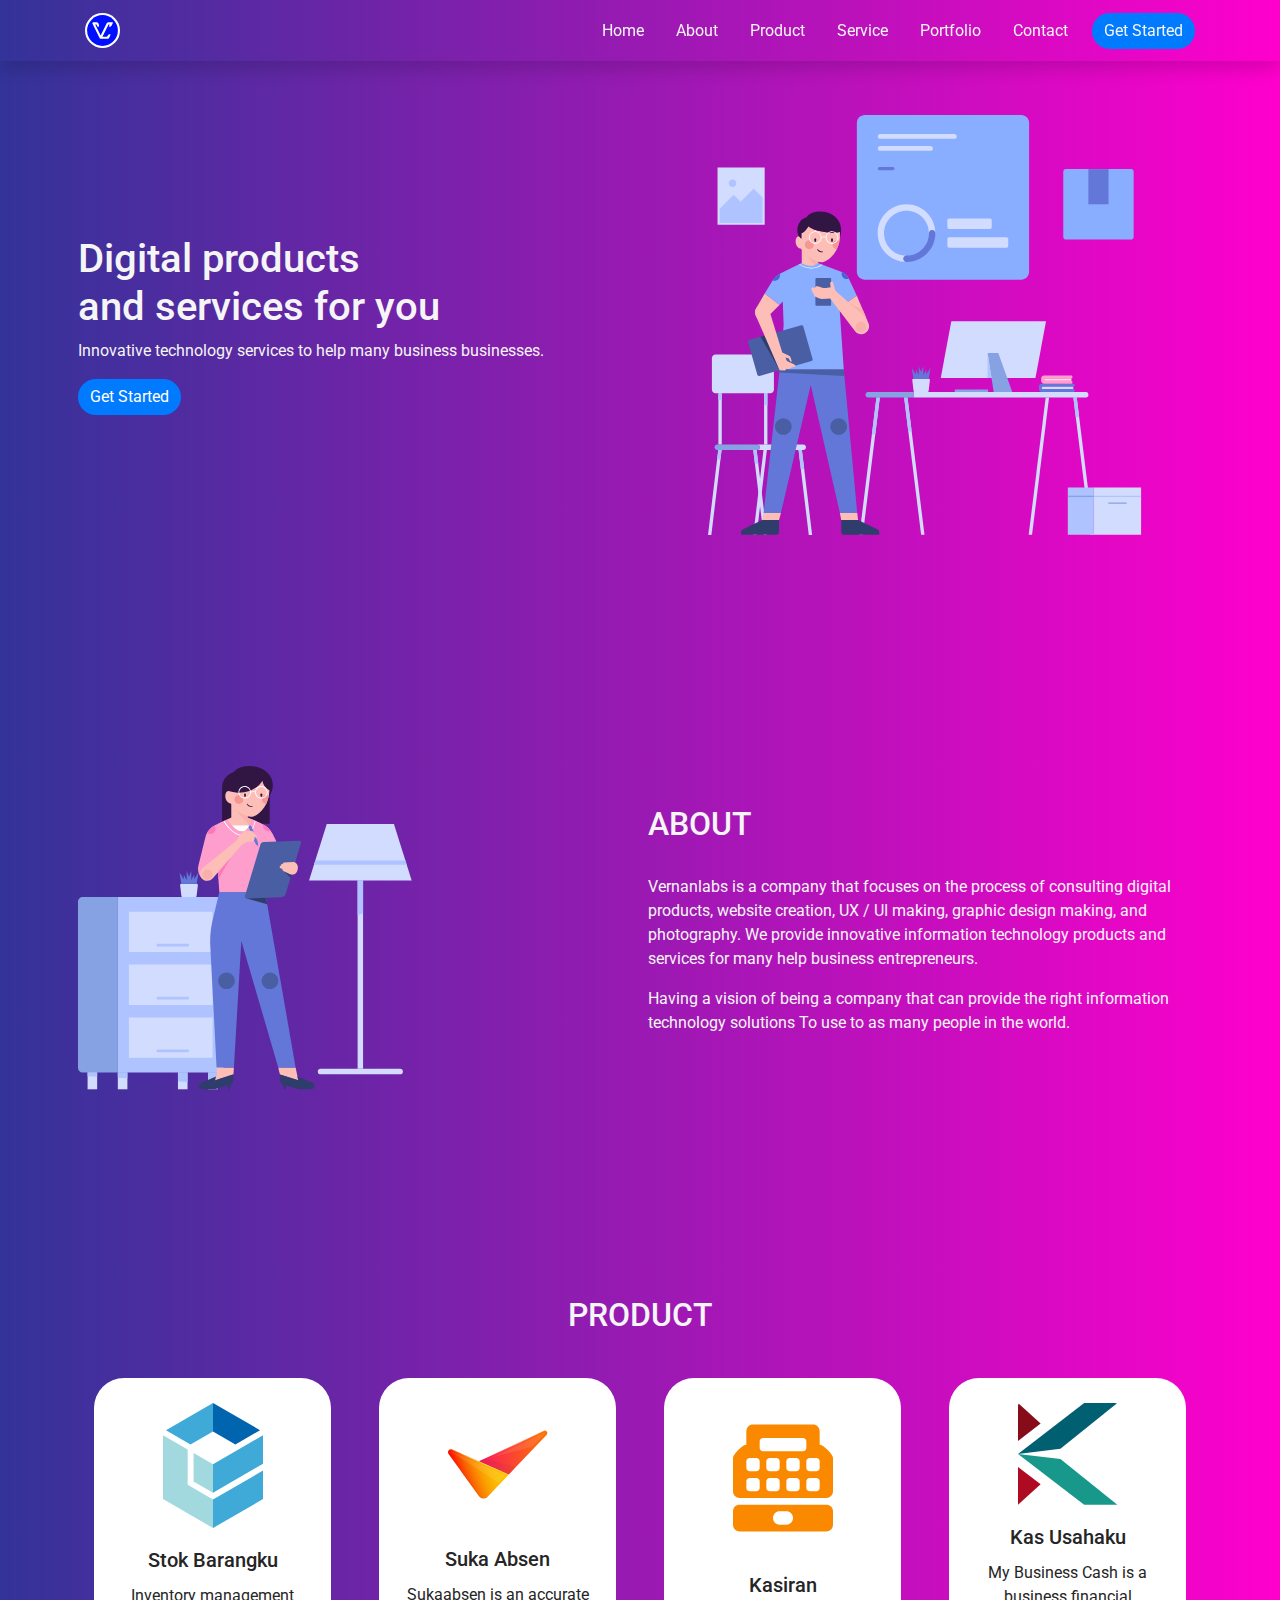
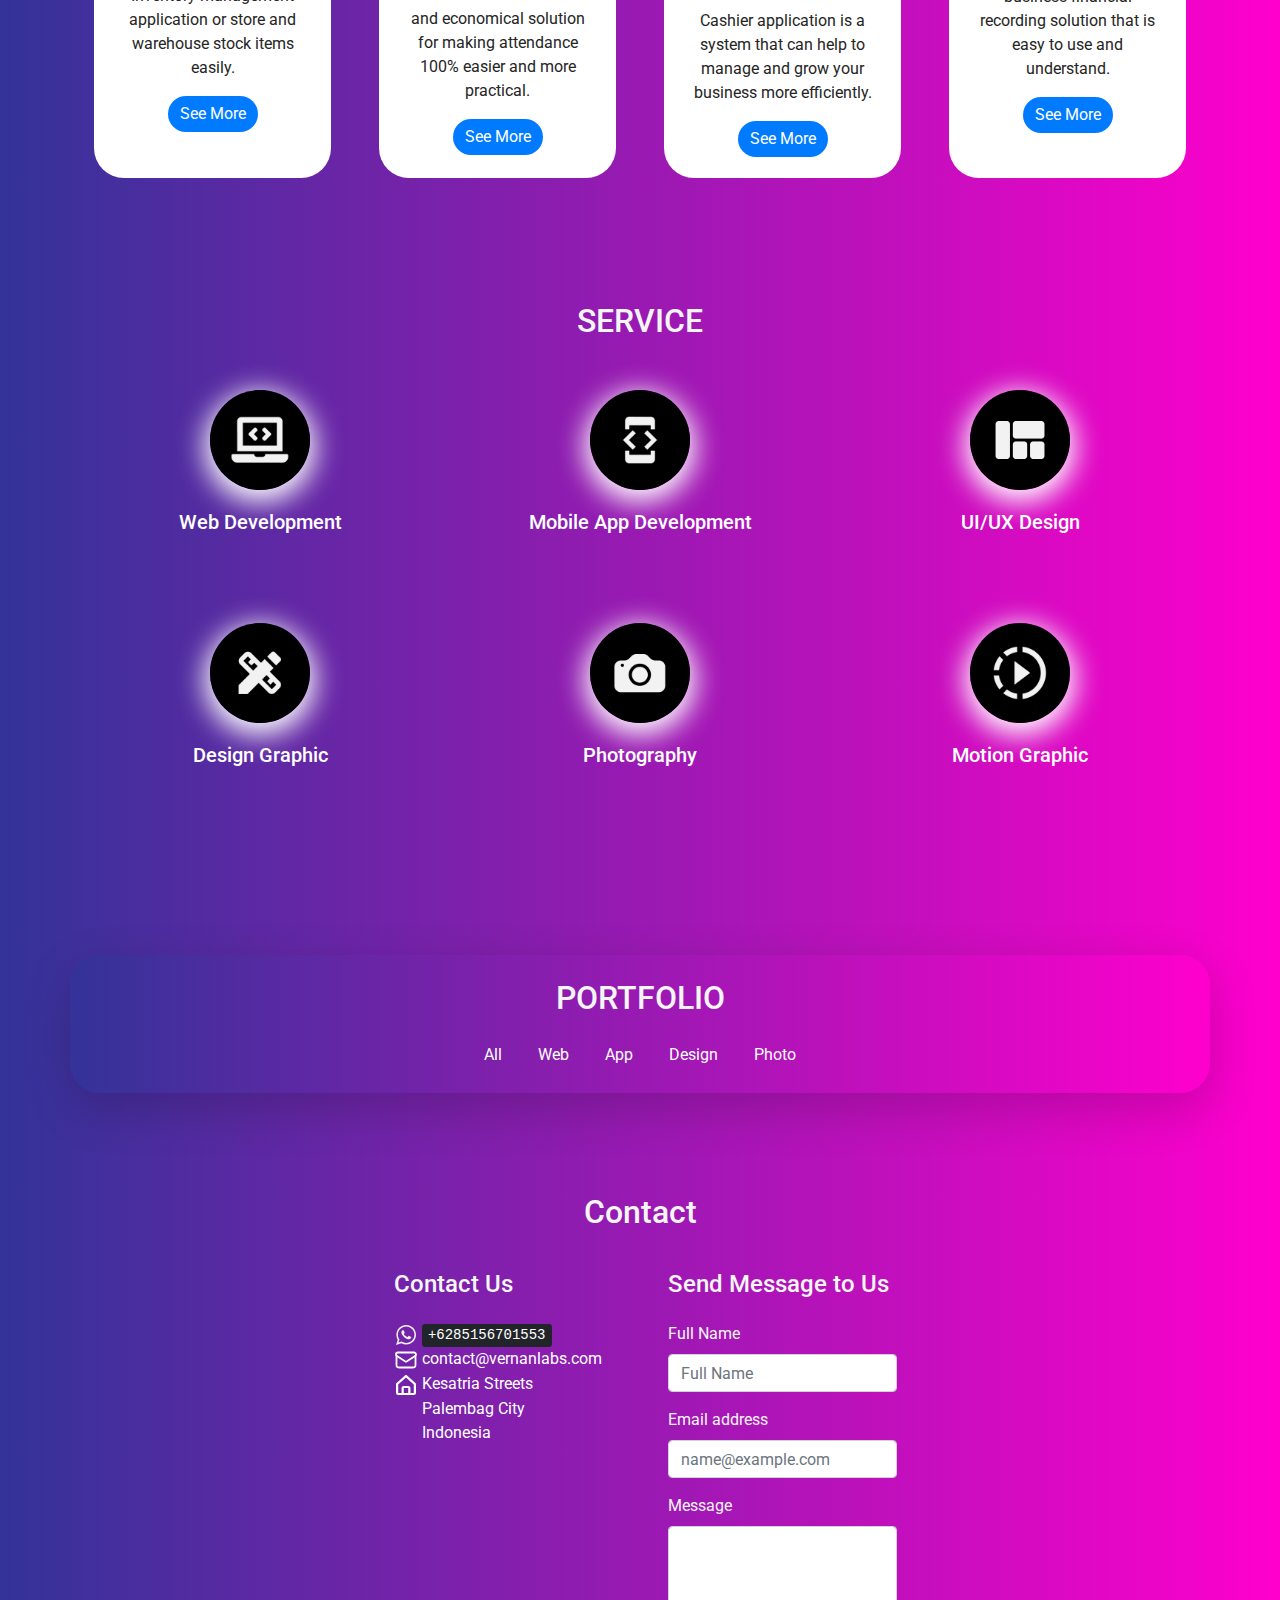
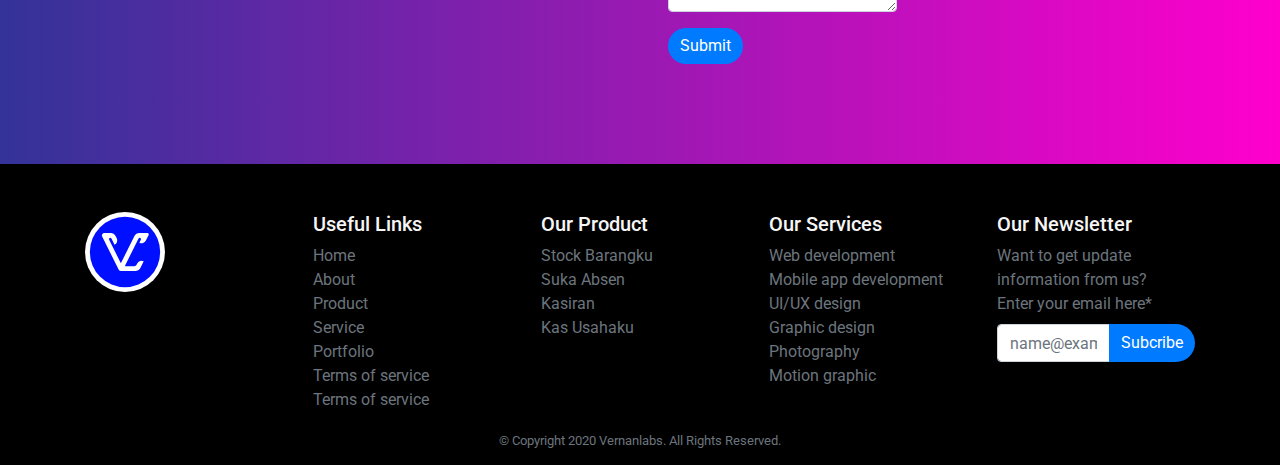
==== index.html @ 012f6603 "ef" ====
<!DOCTYPE html>
<html lang="en">

<head>
    <meta charset="UTF-8">
    <meta name="viewport" content="width=device-width, initial-scale=1.0">
    <title>Vernanlabs</title>

    <!-- link -->
    <link rel="shortcut icon" href="img/logos.svg" type="image/x-icon">
    <link
        href="https://fonts.googleapis.com/css?family=Montserrat:300,400,400i,600,700|Poppins:300,400,400i,600,700|Roboto:300,400,400i,700|Ubuntu:300,400,400i,700&display=swap"
        rel="stylesheet">
    <link rel="stylesheet" href="vendor/bootstarp/css/bootstrap.min.css">
    <link rel="stylesheet" href="css/style.css">
    <link rel="stylesheet" href="vendor/animate.css">
</head>

<body>

    <nav class="navbar shadow fixed-top navbar-expand-lg animate__animated animate__zoomInUp">
        <div class="container">
            <a class="navbar-brand" href="#">
                <img src="img/logos.svg" style="width: 35px;" alt="">
            </a>
            <button class="navbar-toggler navbar-dark" style="border-color: white" type=" button" data-toggle="collapse"
                data-target="#navbarSupportedContent" aria-controls="navbarSupportedContent" aria-expanded="false"
                aria-label="Toggle navigation">
                <span class="navbar-toggler-icon" s></span>
            </button>

            <div class="collapse navbar-collapse" id="navbarSupportedContent">
                <ul class="navbar-nav ml-auto">
                    <li class="nav-item mx-2 active">
                        <a class="nav-link" href="#">Home <span class="sr-only">awfwf</span></a>
                    </li>
                    <li class="nav-item mx-2">
                        <a class="nav-link" href="#halabout">About</a>
                    </li>
                    <li class="nav-item mx-2">
                        <a class="nav-link" href="#halproduct">Product</a>
                    </li>
                    <li class="nav-item mx-2">
                        <a class="nav-link" href="#hallayanan">Service</a>
                    </li>
                    <li class="nav-item mx-2">
                        <a class="nav-link" href="#halfolio">Portfolio</a>
                    </li>
                    <li class="nav-item mx-2 mr-3">
                        <a class="nav-link" href="#halkontak">Contact</a>
                    </li>
                    <form class="form-inline my-2 my-lg-0">
                        <a href="#halabout" class="btn btn-primary my-2 my-sm-0 getstar" style="border: 0px;"
                            type="submit">Get Started</a>
                    </form>

            </div>
        </div>
    </nav>


    <section class="halhomee">
        <div class="container">
            <div class="row d-flex align-items-center" style="height: 650px;">
                <div class="col-sm p-2">
                    <div
                        class="konten mx-auto d-block animate__animated animate__zoomIn animate__slow animate__delay-1s">
                        <h1>Digital products <br> and services for you</h1>
                        <p>Innovative technology services to help
                            many business businesses.</p>
                        <a href="#halabout" class="btn btn-primary my-2 my-sm-0 getstar" style="border: 0px;"
                            type="submit">Get Started</a>
                    </div>
                </div>
                <div class="col-sm p-2">
                    <div class="hom animate__animated animate__fadeInUp animate__delay-1s">
                        <img src="img/home1.svg"
                            class="mx-auto d-block img-fluid homeimg animate__animated animate__pulse animate__delay-3s animate__infinite animate__slow"
                            alt="">
                    </div>
                </div>
            </div>
        </div>
    </section>


    <section class="halabout" id="halabout">
        <h1 class="ab">ab</h1>
        <div class="container">
            <div class="row d-flex align-items-center abt">
                <div class="col-sm p-2">
                    <img src="img/about1.svg"
                        class="img-fluid imgabot animate__animated animate__headShake animate__infinite animate__slow"
                        alt="">
                </div>
                <div class="col-sm p-2">
                    <div class="about">
                        <h2>ABOUT</h2>
                        <br>
                        Vernanlabs is a company that focuses on the process of consulting digital products,
                        website creation, UX / UI making, graphic design making, and photography.
                        We provide innovative information technology products and services for many
                        help
                        business entrepreneurs.</p>
                        <p>Having a vision of being a company that can provide the right information technology
                            solutions
                            To use
                            to as many people in the world.</p>
                    </div>
                </div>
            </div>
        </div>
    </section>

    <div class="halproduct" id="halproduct">
        <h1 class="pr">pr</h1>
        <div class="container">
            <h2 class="text-center tsp">PRODUCT</h2>
            <div class="row d-flex justify-content-center prd">
                <div class="col-md col-sm-6 p-4">
                    <div
                        class="card align-items-center cdproduk animate__animated animate__pulse animate__slower animate__infinite">
                        <img src="img/stokbar.svg" class="card-img-top img-fluid iconproduk" alt="...">
                        <div class="card-body">
                            <h5 class="card-title text-center">Stok Barangku</h5>
                            <p class="card-text">Inventory management application or store and warehouse stock items
                                easily.</p>
                            <a href="maps/comingsoon.html" class="btn btn-primary">See More</a>
                        </div>
                    </div>
                </div>
                <div class="col-md col-sm-6 p-4">
                    <div
                        class="card align-items-center cdproduk animate__animated animate__pulse animate__slower animate__infinite">
                        <img src="img/absen.svg" class="card-img-top img-fluid iconproduk sukaabsen" alt="...">
                        <div class="card-body">
                            <h5 class="card-title text-center">Suka Absen</h5>
                            <p class="card-text">Sukaabsen is an accurate and economical solution for making attendance
                                100% easier and more practical.</p>
                            <a href="#" class="btn btn-primary">See More</a>
                        </div>
                    </div>
                </div>
                <div class="col-md col-sm-6 p-4">
                    <div
                        class="card align-items-center cdproduk animate__animated animate__pulse animate__slower animate__infinite">
                        <img src="img/kasir.svg" class="card-img-top img-fluid iconproduk kasiran" alt="...">
                        <div class="card-body">
                            <h5 class="card-title text-center">Kasiran</h5>
                            <p class="card-text">Cashier application is a system that can help to manage and grow your
                                business more efficiently.</p>
                            <a href="#" class="btn btn-primary">See More</a>
                        </div>
                    </div>
                </div>
                <div class="col-md col-sm-6 p-4">
                    <div
                        class="card align-items-center cdproduk animate__animated animate__pulse animate__slower animate__infinite">
                        <img src="img/kasush.svg" class="card-img-top img-fluid iconproduk" alt="...">
                        <div class="card-body">
                            <h5 class="card-title text-center ">Kas Usahaku</h5>
                            <p class="card-text">My Business Cash is a business financial recording solution that is
                                easy to use and understand.</p>
                            <a href="#" class="btn btn-primary">See More</a>
                        </div>
                    </div>
                </div>

            </div>
        </div>
    </div>

    <section class="hallayanan" id="hallayanan">
        <div class="container">
            <h2 class="text-center">SERVICE</h2>
            <div class="row d-flex justify-content-center lyn">
                <div class="col-md p-3">
                    <a href="#" target="_blank" rel="noopener noreferrer">
                        <div class="card align-items-center cdlyn">
                            <img src="img/layanan/webdev.png"
                                class="card-img-top img-fluid webdev iclyn animate__animated animate__pulse animate__slow animate__infinite"
                                alt="...">
                            <div class="card-body">
                                <h5 class="card-title text-center">Web Development</h5>
                            </div>
                        </div>
                    </a>
                </div>
                <div class="col-md p-3">
                    <a href="#" target="_blank" rel="noopener noreferrer">
                        <div class="card align-items-center cdlyn">
                            <img src="img/layanan/appdev.png"
                                class="card-img-top img-fluid iconproduk animate__animated animate__pulse animate__slow animate__infinite"
                                alt="...">
                            <div class="card-body">
                                <h5 class="card-title text-center">Mobile App Development</h5>
                            </div>
                        </div>
                    </a>
                </div>
                <div class="col-md p-3">
                    <a href="#" target="_blank" rel="noopener noreferrer">
                        <div class="card align-items-center cdlyn">
                            <img src="img/layanan/uiux.png"
                                class="card-img-top img-fluid iconproduk animate__animated animate__pulse animate__slow animate__infinite"
                                alt="...">
                            <div class="card-body">
                                <h5 class="card-title text-center">UI/UX Design</h5>
                            </div>
                        </div>
                    </a>
                </div>
            </div>
            <div class="row d-flex justify-content-center lyn">
                <div class="col-md p-3">
                    <a href="#" target="_blank" rel="noopener noreferrer">
                        <div class="card align-items-center cdlyn">
                            <img src="img/layanan/designn.png"
                                class="card-img-top img-fluid iconproduk animate__animated animate__pulse animate__slow animate__infinite"
                                alt="...">
                            <div class="card-body">
                                <h5 class="card-title text-center">Design Graphic</h5>
                            </div>
                        </div>
                    </a>
                </div>
                <div class="col-md p-3">
                    <a href="#" target="_blank" rel="noopener noreferrer">
                        <div class="card align-items-center cdlyn">
                            <img src="img/layanan/camera.png"
                                class="card-img-top img-fluid iconproduk animate__animated animate__pulse animate__slow animate__infinite"
                                alt="...">
                            <div class="card-body">
                                <h5 class="card-title text-center">Photography</h5>
                            </div>
                        </div>
                    </a>
                </div>
                <div class="col-md p-3">
                    <a href="#" target="_blank" rel="noopener noreferrer">
                        <div class="card align-items-center cdlyn">
                            <img src="img/layanan/motion.png"
                                class="card-img-top img-fluid iconproduk animate__animated animate__pulse animate__slow animate__infinite"
                                alt="...">
                            <div class="card-body">
                                <h5 class="card-title text-center">Motion Graphic</h5>
                            </div>
                        </div>
                    </a>
                </div>
            </div>
        </div>
    </section>

    <section class="halfolio" id="halfolio">
        <div class="container borfol shadow-lg">
            <h2 class="text-center pt-4 jdlfo">PORTFOLIO</h2>
            <div class="row d-fex justify-content-center pb-2">
                <div class="col-md p-2">
                    <ul class="nav justify-content-center">
                        <li class="nav-item">
                            <a class="nav-link active" data-toggle="collapse" href=".multic">All</a>
                        </li>
                        <li class="nav-item">
                            <a class="nav-link" data-toggle="collapse" href="#web">Web</a>
                        </li>
                        <li class="nav-item">
                            <a class="nav-link" data-toggle="collapse" href="#app">App</a>
                        </li>
                        <li class="nav-item">
                            <a class="nav-link" data-toggle="collapse" href="#design">Design</a>
                        </li>
                        <li class="nav-item">
                            <a class="nav-link" data-toggle="collapse" href="#photo">Photo</a>
                        </li>
                    </ul>
                </div>
            </div>
            <!--  web -->
            <div class="row d-fex justify-content-center collapse multic" id="web">
                <div class="col-md p-3">
                    <figure class="figure">
                        <div class="figure-img">
                            <img src="img/web1.png" class="figure-img img-fluid rounded" alt="">
                            <div class="konteks d-flex justify-content-center">
                                <div class="titel align-self-center text-center">
                                    <h4>Latihan baru</h4>
                                    <p>Web</p>
                                    <br>
                                    <a href="#" class="mx-2">
                                        <img src="img/zoom.png" alt="">
                                    </a>

                                    <a href="#" class="mx-2" target="_blank" rel="noopener noreferrer">
                                        <img src="img/visit.png" alt="">
                                    </a>
                                </div>
                            </div>
                        </div>
                    </figure>
                </div>
                <div class="col-md p-3">
                    <figure class="figure">
                        <div class="figure-img">
                            <img src="img/web2.png" class="figure-img img-fluid rounded" alt="">
                            <div class="konteks d-flex justify-content-center">
                                <div class="titel align-self-center text-center">
                                    <h4>dev shop</h4>
                                    <p>Web</p>
                                    <br>
                                    <a href="#" class="mx-2">
                                        <img src="img/zoom.png" alt="">
                                    </a>

                                    <a href="#" class="mx-2" target="_blank" rel="noopener noreferrer">
                                        <img src="img/visit.png" alt="">
                                    </a>
                                </div>
                            </div>
                        </div>
                    </figure>
                </div>
                <div class="col-md p-3">
                    <figure class="figure">
                        <div class="figure-img">
                            <img src="img/web3.png" class="figure-img img-fluid rounded" alt="">
                            <div class="konteks d-flex justify-content-center">
                                <div class="titel align-self-center text-center">
                                    <h4>Bootstrao</h4>
                                    <p>Web</p>
                                    <br>
                                    <a href="#" class="mx-2">
                                        <img src="img/zoom.png" alt="">
                                    </a>

                                    <a href="#" class="mx-2" target="_blank" rel="noopener noreferrer">
                                        <img src="img/visit.png" alt="">
                                    </a>
                                </div>
                            </div>
                        </div>
                    </figure>
                </div>
            </div>
            <!-- app -->
            <div class="row d-fex justify-content-center collapse multic" id="app">
                <div class="col-md p-3">
                    <figure class="figure">
                        <div class="figure-img">
                            <img src="img/hp1.png" class="figure-img img-fluid rounded" alt="">
                            <div class="konteks d-flex justify-content-center">
                                <div class="titel align-self-center text-center">
                                    <h4>Shop</h4>
                                    <p>Apps</p>
                                    <br>
                                    <a href="#" class="mx-2">
                                        <img src="img/zoom.png" alt="">
                                    </a>

                                    <a href="#" class="mx-2" target="_blank" rel="noopener noreferrer">
                                        <img src="img/visit.png" alt="">
                                    </a>
                                </div>
                            </div>
                        </div>
                    </figure>
                </div>
                <div class="col-md p-3">
                    <figure class="figure">
                        <div class="figure-img">
                            <img src="img/hp2.png" class="figure-img img-fluid rounded" alt="">
                            <div class="konteks d-flex justify-content-center">
                                <div class="titel align-self-center text-center">
                                    <h4>Dashboard</h4>
                                    <p>Apps</p>
                                    <br>
                                    <a href="#" class="mx-2">
                                        <img src="img/zoom.png" alt="">
                                    </a>

                                    <a href="#" class="mx-2" target="_blank" rel="noopener noreferrer">
                                        <img src="img/visit.png" alt="">
                                    </a>
                                </div>
                            </div>
                        </div>
                    </figure>
                </div>
                <div class="col-md p-3">
                    <figure class="figure">
                        <div class="figure-img">
                            <img src="img/hp3.png" class="figure-img img-fluid rounded" alt="">
                            <div class="konteks d-flex justify-content-center">
                                <div class="titel align-self-center text-center">
                                    <h4>UIUX login</h4>
                                    <p>Apps</p>
                                    <br>
                                    <a href="#" class="mx-2">
                                        <img src="img/zoom.png" alt="">
                                    </a>

                                    <a href="#" class="mx-2" target="_blank" rel="noopener noreferrer">
                                        <img src="img/visit.png" alt="">
                                    </a>
                                </div>
                            </div>
                        </div>
                    </figure>
                </div>
            </div>
            <!-- design -->
            <div class="row d-fex justify-content-center collapse multic" id="design">
                <div class="col-md p-3">
                    <figure class="figure">
                        <div class="figure-img">
                            <img src="img/ayu.png" class="figure-img img-fluid rounded" alt="">
                            <div class="konteks d-flex justify-content-center">
                                <div class="titel align-self-center text-center">
                                    <h4>Brosur wom</h4>
                                    <p>Desgin</p>
                                    <br>
                                    <a href="#" class="mx-2">
                                        <img src="img/zoom.png" alt="">
                                    </a>

                                    <a href="#" class="mx-2" target="_blank" rel="noopener noreferrer">
                                        <img src="img/visit.png" alt="">
                                    </a>
                                </div>
                            </div>
                        </div>
                    </figure>
                </div>
                <div class="col-md p-3">
                    <figure class="figure">
                        <div class="figure-img">
                            <img src="img/doni brosur1.png" class="figure-img img-fluid rounded" alt="">
                            <div class="konteks d-flex justify-content-center">
                                <div class="titel align-self-center text-center">
                                    <h4>Brosur</h4>
                                    <p>Design</p>
                                    <br>
                                    <a href="#" class="mx-2">
                                        <img src="img/zoom.png" alt="">
                                    </a>

                                    <a href="#" class="mx-2" target="_blank" rel="noopener noreferrer">
                                        <img src="img/visit.png" alt="">
                                    </a>
                                </div>
                            </div>
                        </div>
                    </figure>
                </div>
                <div class="col-md p-3">
                    <figure class="figure">
                        <div class="figure-img">
                            <img src="img/dika.jpg" class="figure-img img-fluid rounded" alt="">
                            <div class="konteks d-flex justify-content-center">
                                <div class="titel align-self-center text-center">
                                    <h4>Kaos</h4>
                                    <p>Design</p>
                                    <br>
                                    <a href="#" class="mx-2">
                                        <img src="img/zoom.png" alt="">
                                    </a>

                                    <a href="#" class="mx-2" target="_blank" rel="noopener noreferrer">
                                        <img src="img/visit.png" alt="">
                                    </a>
                                </div>
                            </div>
                        </div>
                    </figure>
                </div>
            </div>
            <!-- photo -->
            <div class="row d-fex justify-content-center collapse multic" id="photo">
                <div class="col-md p-3">
                    <figure class="figure">
                        <div class="figure-img">
                            <img src="img/off1.jpg" class="figure-img img-fluid rounded" alt="">
                            <div class="konteks d-flex justify-content-center">
                                <div class="titel align-self-center text-center">
                                    <h4>kantor okela</h4>
                                    <p>Photo</p>
                                    <br>
                                    <a href="#" class="mx-2">
                                        <img src="img/zoom.png" alt="">
                                    </a>

                                    <a href="#" class="mx-2" target="_blank" rel="noopener noreferrer">
                                        <img src="img/visit.png" alt="">
                                    </a>
                                </div>
                            </div>
                        </div>
                    </figure>
                </div>
                <div class="col-md p-3">
                    <figure class="figure">
                        <div class="figure-img">
                            <img src="img/off2.jpg" class="figure-img img-fluid rounded" alt="">
                            <div class="konteks d-flex justify-content-center">
                                <div class="titel align-self-center text-center">
                                    <h4>Room mantap</h4>
                                    <p>Photo</p>
                                    <br>
                                    <a href="#" class="mx-2">
                                        <img src="img/zoom.png" alt="">
                                    </a>

                                    <a href="#" class="mx-2" target="_blank" rel="noopener noreferrer">
                                        <img src="img/visit.png" alt="">
                                    </a>
                                </div>
                            </div>
                        </div>
                    </figure>
                </div>
                <div class="col-md p-3">
                    <figure class="figure">
                        <div class="figure-img">
                            <img src="img/off3.jpg" class="figure-img img-fluid rounded" alt="">
                            <div class="konteks d-flex justify-content-center">
                                <div class="titel align-self-center text-center">
                                    <h4>room oke</h4>
                                    <p>Photo</p>
                                    <br>
                                    <a href="#" class="mx-2">
                                        <img src="img/zoom.png" alt="">
                                    </a>

                                    <a href="#" class="mx-2" target="_blank" rel="noopener noreferrer">
                                        <img src="img/visit.png" alt="">
                                    </a>
                                </div>
                            </div>
                        </div>
                    </figure>
                </div>
            </div>
        </div>
    </section>

    <section class="halkontak" id="halkontak">
        <div class="container">
            <h2 class="text-center">Contact</h2>
            <div class="row d-flex justify-content-center">
                <div class="col"></div>
                <div class="col-md d-flex justify-content-center">
                    <div class="kotkon1">
                        <h4 class="pb-3">Contact Us</h4>
                        <a href="#">
                            <img src="img/icon/Whatsapp.svg" alt=""> <kbd>+6285156701553</kbd>
                        </a>
                        <br>
                        <a href="#">
                            <img src="img/icon/Email.svg" alt=""> contact@vernanlabs.com
                        </a>
                        <br>
                        <a href="#">
                            <img src="img/icon/home21.svg" alt=""> Kesatria Streets <br>
                            &nbsp;&nbsp;&nbsp;&nbsp;&nbsp;&nbsp; Palembag City <br>
                            &nbsp;&nbsp;&nbsp;&nbsp;&nbsp;&nbsp; Indonesia
                        </a>
                    </div>
                </div>
                <div class="col-md d-flex justify-content-center">
                    <div class="kotkon2">
                        <h4 class="pb-3">Send Message to Us</h4>
                        <form>
                            <div class="form-group">
                                <label for="exampleFormControlInput1">Full Name</label>
                                <input type="text" class="form-control" placeholder="Full Name">
                            </div>
                            <div class="form-group">
                                <label for="exampleFormControlInput1">Email address</label>
                                <input type="email" class="form-control" id="exampleFormControlInput1"
                                    placeholder="name@example.com">
                            </div>
                            <div class="form-group">
                                <label for="exampleFormControlTextarea1">Message</label>
                                <textarea class="form-control" id="exampleFormControlTextarea1" rows="3"></textarea>
                            </div>
                            <button type="submit" class="btn btn-primary">Submit</button>
                        </form>
                    </div>
                </div>
                <div class="col"></div>
            </div>
        </div>
    </section>

    <section class="foot">
        <div class="container-fluid">

        </div>
    </section>

    <footer class="container-fluid py-5">
        <div class="container">
            <div class="row">
                <div class="col-12 col-md">
                    <img src="img/logos.svg" alt="" class="fotlog">
                    <title>Product</title>
                    <circle cx="12" cy="12" r="10" />
                    <path
                        d="M14.31 8l5.74 9.94M9.69 8h11.48M7.38 12l5.74-9.94M9.69 16L3.95 6.06M14.31 16H2.83m13.79-4l-5.74 9.94" />
                    </svg>
                </div>
                <div class="col-6 col-md">
                    <h5>Useful Links</h5>
                    <ul class="list-unstyled text-small">
                        <li><a class="text-muted" href="#">Home</a></li>
                        <li><a class="text-muted" href="#">About</a></li>
                        <li><a class="text-muted" href="#">Product</a></li>
                        <li><a class="text-muted" href="#">Service</a></li>
                        <li><a class="text-muted" href="#">Portfolio</a></li>
                        <li><a class="text-muted" href="#">Terms of service</a></li>
                        <li><a class="text-muted" href="#">Terms of service</a></li>
                    </ul>
                </div>
                <div class="col-6 col-md">
                    <h5>Our Product</h5>
                    <ul class="list-unstyled text-small">
                        <li><a class="text-muted" href="#">Stock Barangku</a></li>
                        <li><a class="text-muted" href="#">Suka Absen</a></li>
                        <li><a class="text-muted" href="#">Kasiran</a></li>
                        <li><a class="text-muted" href="#">Kas Usahaku</a></li>
                    </ul>
                </div>
                <div class="col-6 col-md">
                    <h5>Our Services</h5>
                    <ul class="list-unstyled text-small">
                        <li><a class="text-muted" href="#">Web development</a></li>
                        <li><a class="text-muted" href="#">Mobile app development</a></li>
                        <li><a class="text-muted" href="#">UI/UX design</a></li>
                        <li><a class="text-muted" href="#">Graphic design</a></li>
                        <li><a class="text-muted" href="#">Photography</a></li>
                        <li><a class="text-muted" href="#">Motion graphic</a></li>
                    </ul>
                </div>
                <div class="col-6 col-md">
                    <h5>Our Newsletter</h5>
                    <ul class="list-unstyled text-small">
                        <li><a class="text-muted">Want to get update information from us?</a></li>
                        <li><a class="text-muted">
                                <class class="form-group">
                                    <label for="exampleFormControlInput1">Enter your email here*</label>
                                    <div class="input-group mb-3">
                                        <input type="email" class="form-control" id="exampleFormControlInput1"
                                            placeholder="name@example.com">
                                        <div class="input-group-append">
                                            <button class="btn btn-primary" type="button">Subcribe</button>
                                        </div>
                                    </div>
                                </class>
                            </a></li>
                        <li><a class="text-muted" href="#"></a></li>
                    </ul>
                </div>
            </div>
        </div>
        <div class="text-center text-muted" style="margin-bottom: -35px;"><small>&copy; Copyright 2020 Vernanlabs. All
                Rights Reserved.</small>

        </div>

    </footer>

    <!-- js -->
    <script src="vendor/jquery/jquery.js"></script>
    <script src="vendor/jquery/jquery.slim.min.js"></script>
    <script src="vendor/jquery/popper.min.js"></script>
    <script src="vendor/bootstarp/js/bootstrap.min.js"></script>
    <script src="js/main.js"></script>
</body>

</html>
---- css/style.css ----
html {
    scroll-behavior: smooth;
}

body {
    /* homepage */
    margin: 0;
    color: whitesmoke;
    background: #ff00cc;
    background: -webkit-linear-gradient(to right, #333399, #ff00cc);
    background: linear-gradient(to right, #333399, #ff00cc);
    background-repeat: no-repeat;
}

.navbar-brand {
    font-family: 'poppins';
    font-weight: bold;
}

.navbar {
    background: #ff00cc;
    background: -webkit-linear-gradient(to right, #333399, #ff00cc);
    background: linear-gradient(to right, #333399, #ff00cc);
}

.navbar a {
    color: whitesmoke;
}

/* halaman */

.halhome {
    padding-top: 0;
    height: 640px;
}

.halabout {
    margin-top: -30px;
}

.halproduct {
    margin-top: 100px;
}

/* end halaman */

@media (min-width: 992px) {
    ::-webkit-scrollbar {
        width: 8px;
    }

    ::-webkit-scrollbar-track {
        background: white;
    }

    ::-webkit-scrollbar-thumb {
        background: #00b1e9;
    }

    ::-webkit-scrollbar-button:start:decrement,
    ::-webkit-scrollbar-button:end:increment {
        background: #00b1e9;
    }
}

@media (max-width: 575.98px) {
    .konten {
        margin-top: 340px;
    }

    .hom {
        margin-top: -540px;
    }

    .homeimg {
        width: 200px;
        height: 200px;
    }
}

.navbar-toggler {
    border-color: rgb(255, 102, 203);
}

.ab {
    visibility: hidden;
}

.abt {
    margin-top: 90px;
}

.pr {
    visibility: hidden;
}

.prd {
    margin-top: 20px;
}

.tsp {
    margin-top: 50px;
}

.iconproduk {
    margin-top: 25px;
    width: 100px;
}

.sukaabsen {
    height: 124px;
}

.kasiran {
    height: 150px;
}

.cdproduk {
    font-family: "roboto";
    height: 400px;
    color: rgb(37, 37, 37);
    text-align: center;
    border-radius: 30px 30px 30px 30px;
    -moz-border-radius: 30px 30px 30px 30px;
    -webkit-border-radius: 30px 30px 30px 30px;
    border: 0px solid #000000;
}

.hallayanan {
    padding-top: 100px;
}

.cdlyn {
    border-radius: 70px;
    background: none;
    border: none;
    color: white;
}

.cdproduk:hover {
    -webkit-box-shadow: 0px 7px 28px 5px rgba(255, 255, 255, 1);
    -moz-box-shadow: 0px 7px 28px 5px rgba(255, 255, 255, 1);
    box-shadow: 0px 7px 28px 5px rgba(255, 255, 255, 1);
}

.btn {
    border: 0px;
    border-radius: 30px;
}

.btn:hover {
    -webkit-box-shadow: inset 0px 7px 300px 200px rgba(0, 255, 0, 1);
    -moz-box-shadow: inset 0px 7px 300px 200px rgba(0, 255, 0, 1);
    box-shadow: inset 0px 7px 300px 200px rgba(0, 255, 0, 1);
}

.hallayanan a:hover {
    text-decoration: none;
}

.halfolio .nav-item a {
    color: white;
    margin: 2px;
}

.portfolio #portfolio-flters {
    padding: 0;
    margin: 0 auto 25px auto;
    list-style: none;
    text-align: center;
    border-radius: 50px;
    padding: 2px 15px;
}

.portfolio .portfolio-wrap {
    transition: 0.3s;
    position: relative;
    overflow: hidden;
    z-index: 1;
}

.portfolio .portfolio-wrap::before {
    content: "";
    background: rgba(88, 70, 249, 0.8);
    position: absolute;
    left: 30px;
    right: 30px;
    top: 30px;
    bottom: 30px;
    transition: all ease-in-out 0.3s;
    z-index: 2;
    opacity: 0;
}

.halfolio img {
    vertical-align: middle;
    border-style: none;
}

.figure {
    position: relative;
}

.figure-img .konteks {
    position: absolute;
    top: 0;
    left: 0;
    right: 0;
    bottom: 15px;
    background-color: rgba(0, 0, 0, 0.80);
    opacity: 0;
    transition: opacity 0.5s;
}

.figure-img .konteks:hover {
    opacity: 1;
}

.borfol {
    border: 0px;
    background: #ff00cc;
    background: -webkit-linear-gradient(to right, #333399, #ff00cc);
    background: linear-gradient(to right, #333399, #ff00cc);
    background-repeat: no-repeat;
    border-radius: 30px;
}

.halfolio {
    padding-top: 140px;
}

.svg {
    color: white;
}

.hallayanan img {
    -webkit-box-shadow: 0px 7px 28px 5px rgba(255, 255, 255, 1);
    -moz-box-shadow: 0px 7px 28px 5px rgba(255, 255, 255, 1);
    box-shadow: 0px 7px 28px 5px rgba(255, 255, 255, 1);
}

.iclyn {
    margin-top: 25px;
    width: 100px;
    height: 100px;
}

.hallayanan img {
    border-radius: 100px;
}

.hallayanan .cdlyn:hover {
    -webkit-box-shadow: 0px 7px 28px 5px rgba(255, 255, 255, 1);
    -moz-box-shadow: 0px 7px 28px 5px rgba(255, 255, 255, 1);
    box-shadow: 0px 7px 28px 5px rgba(255, 255, 255, 1);
}

.halkontak {
    padding-top: 100px;
}

.halkontak a {
    text-decoration: none;
    color: white;
}

.halkontak {
    padding-bottom: 100px;
}

.halkontak h2 {
    padding-bottom: 30px;
}

footer {
    background-color: black;
}

.fotlog {
    width: 80px;
}
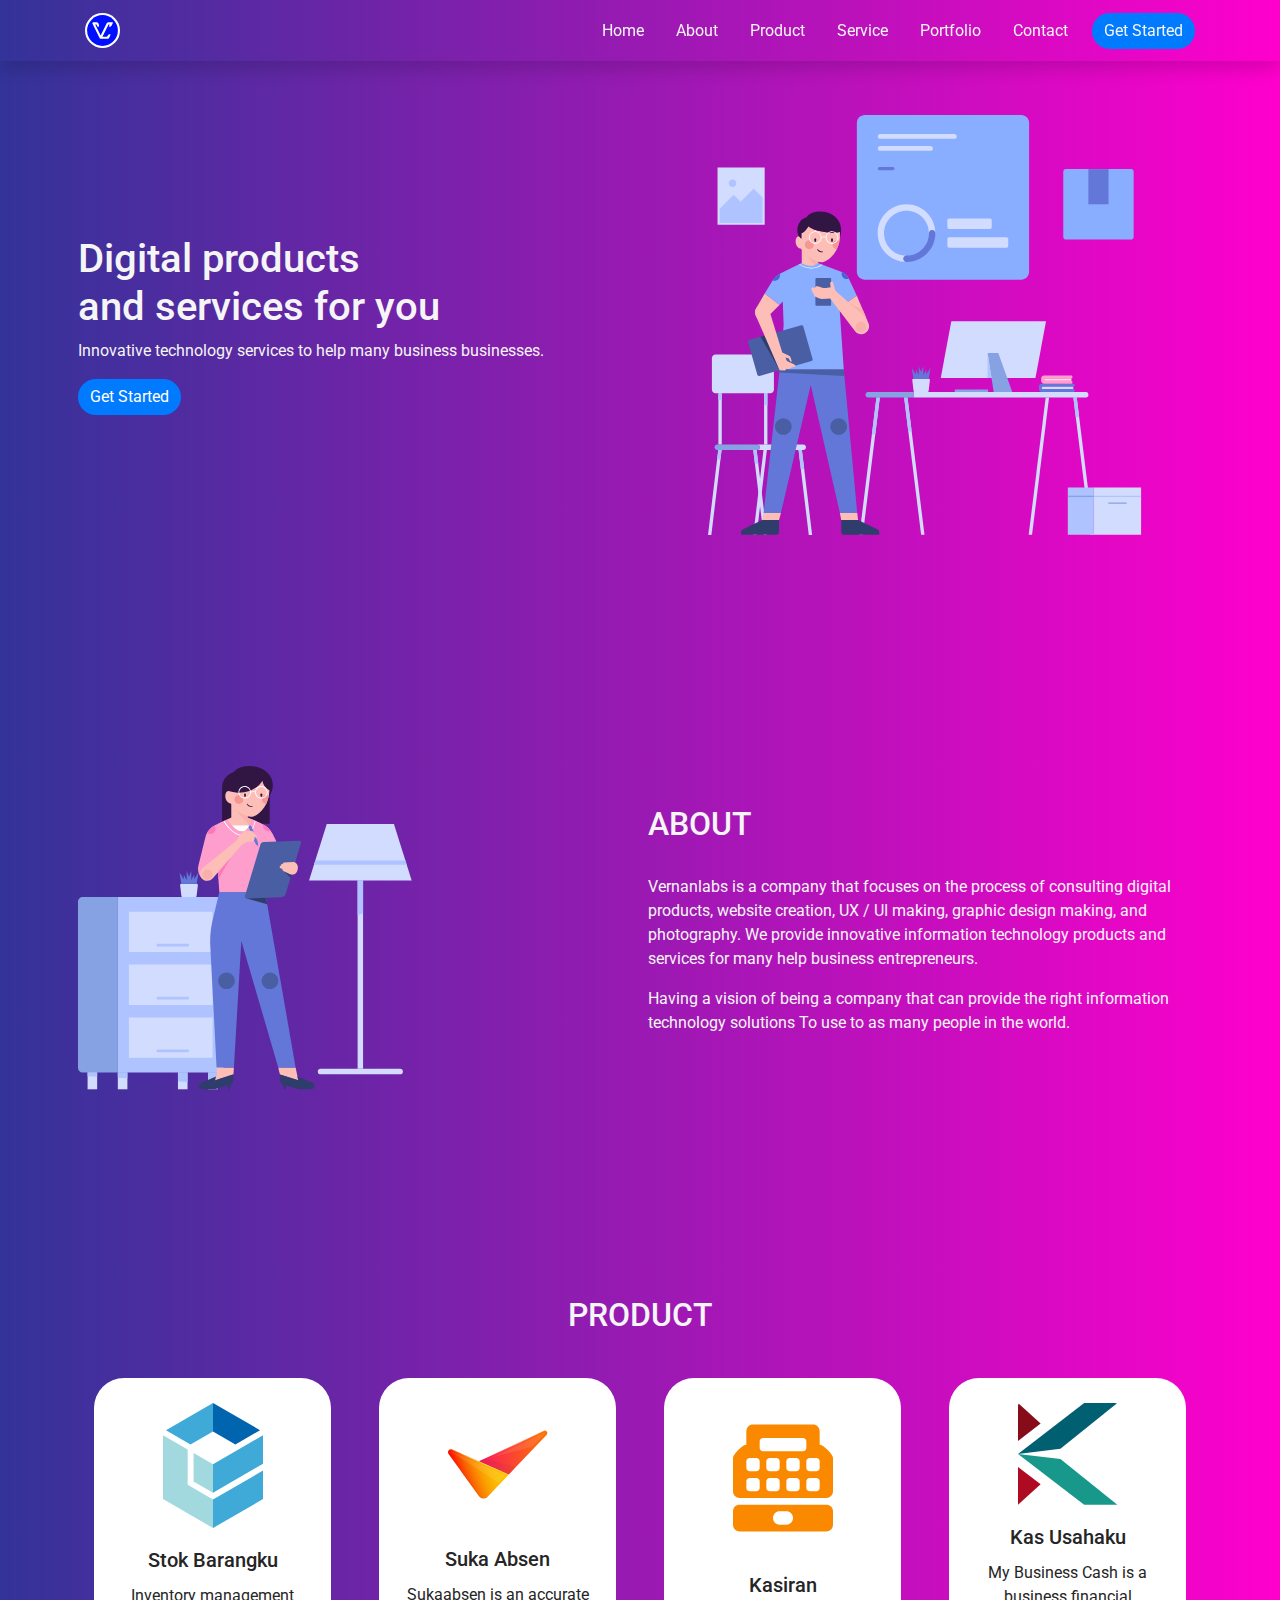
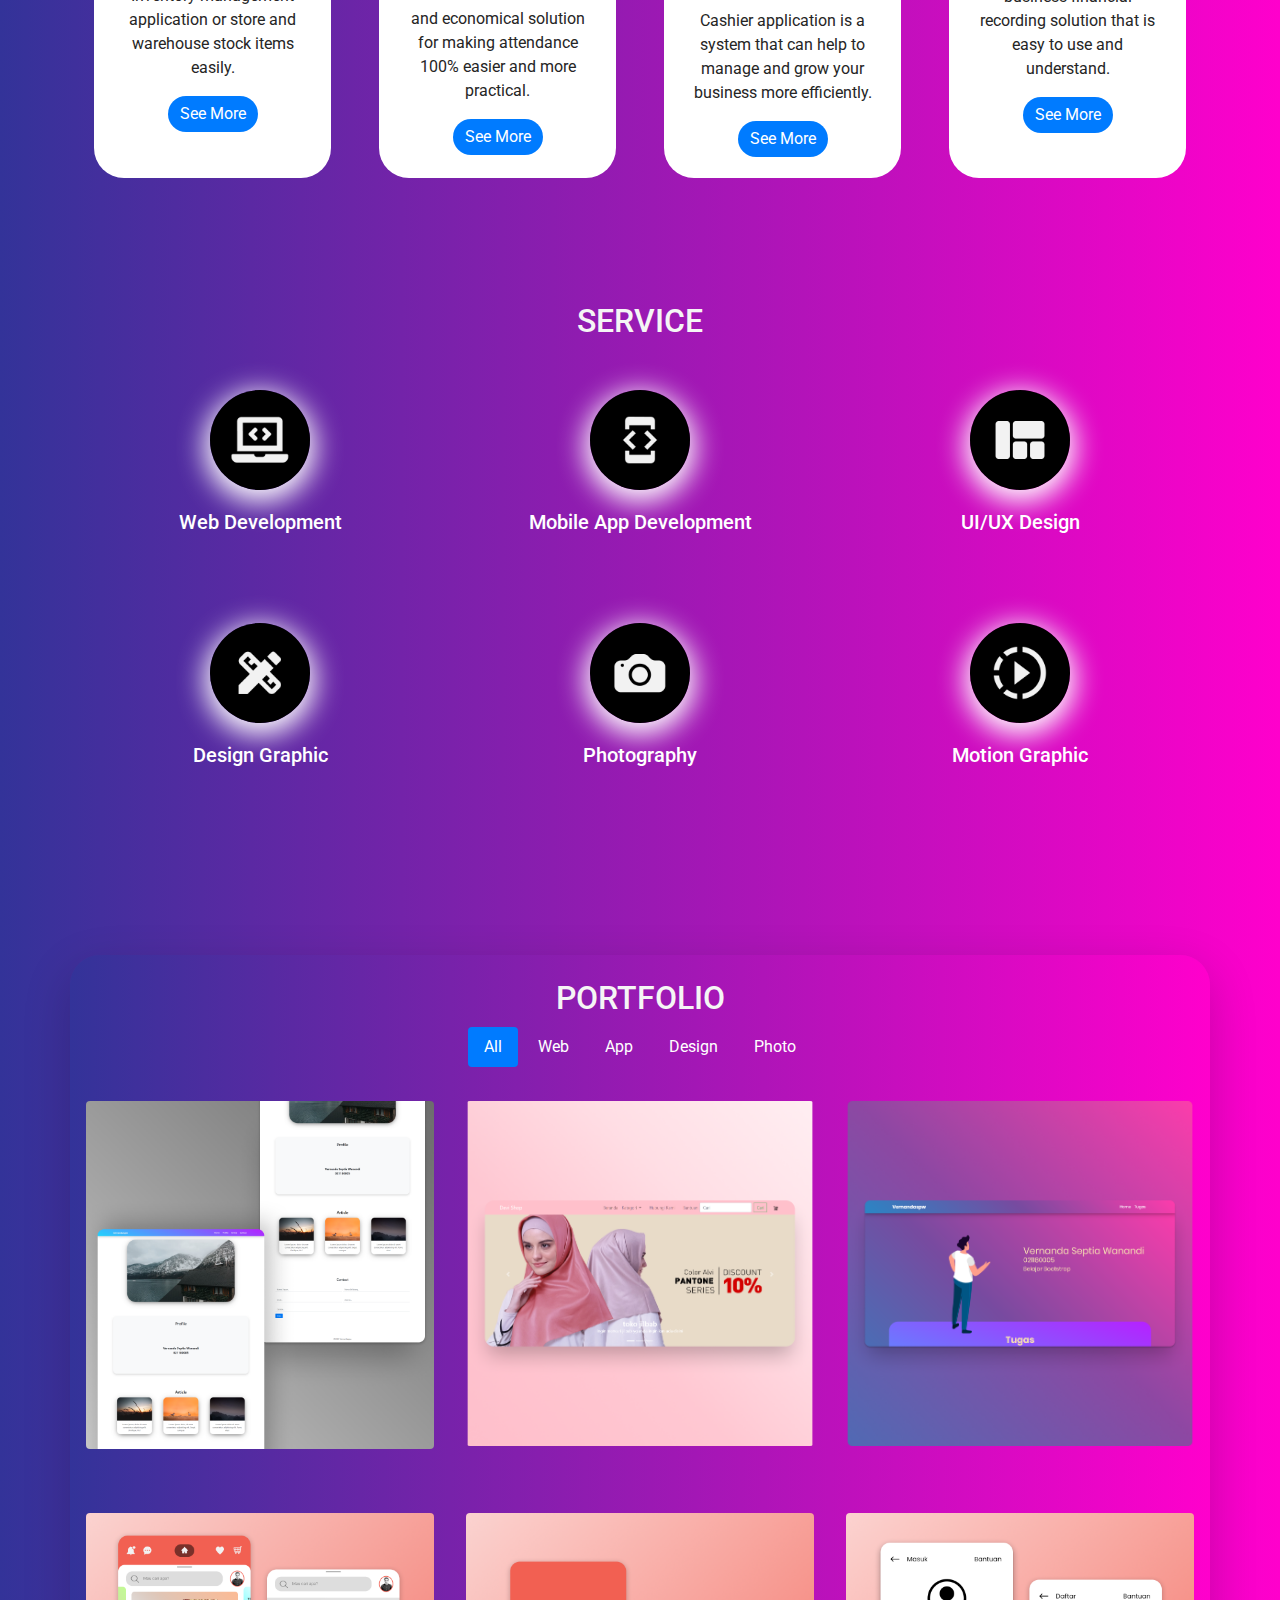
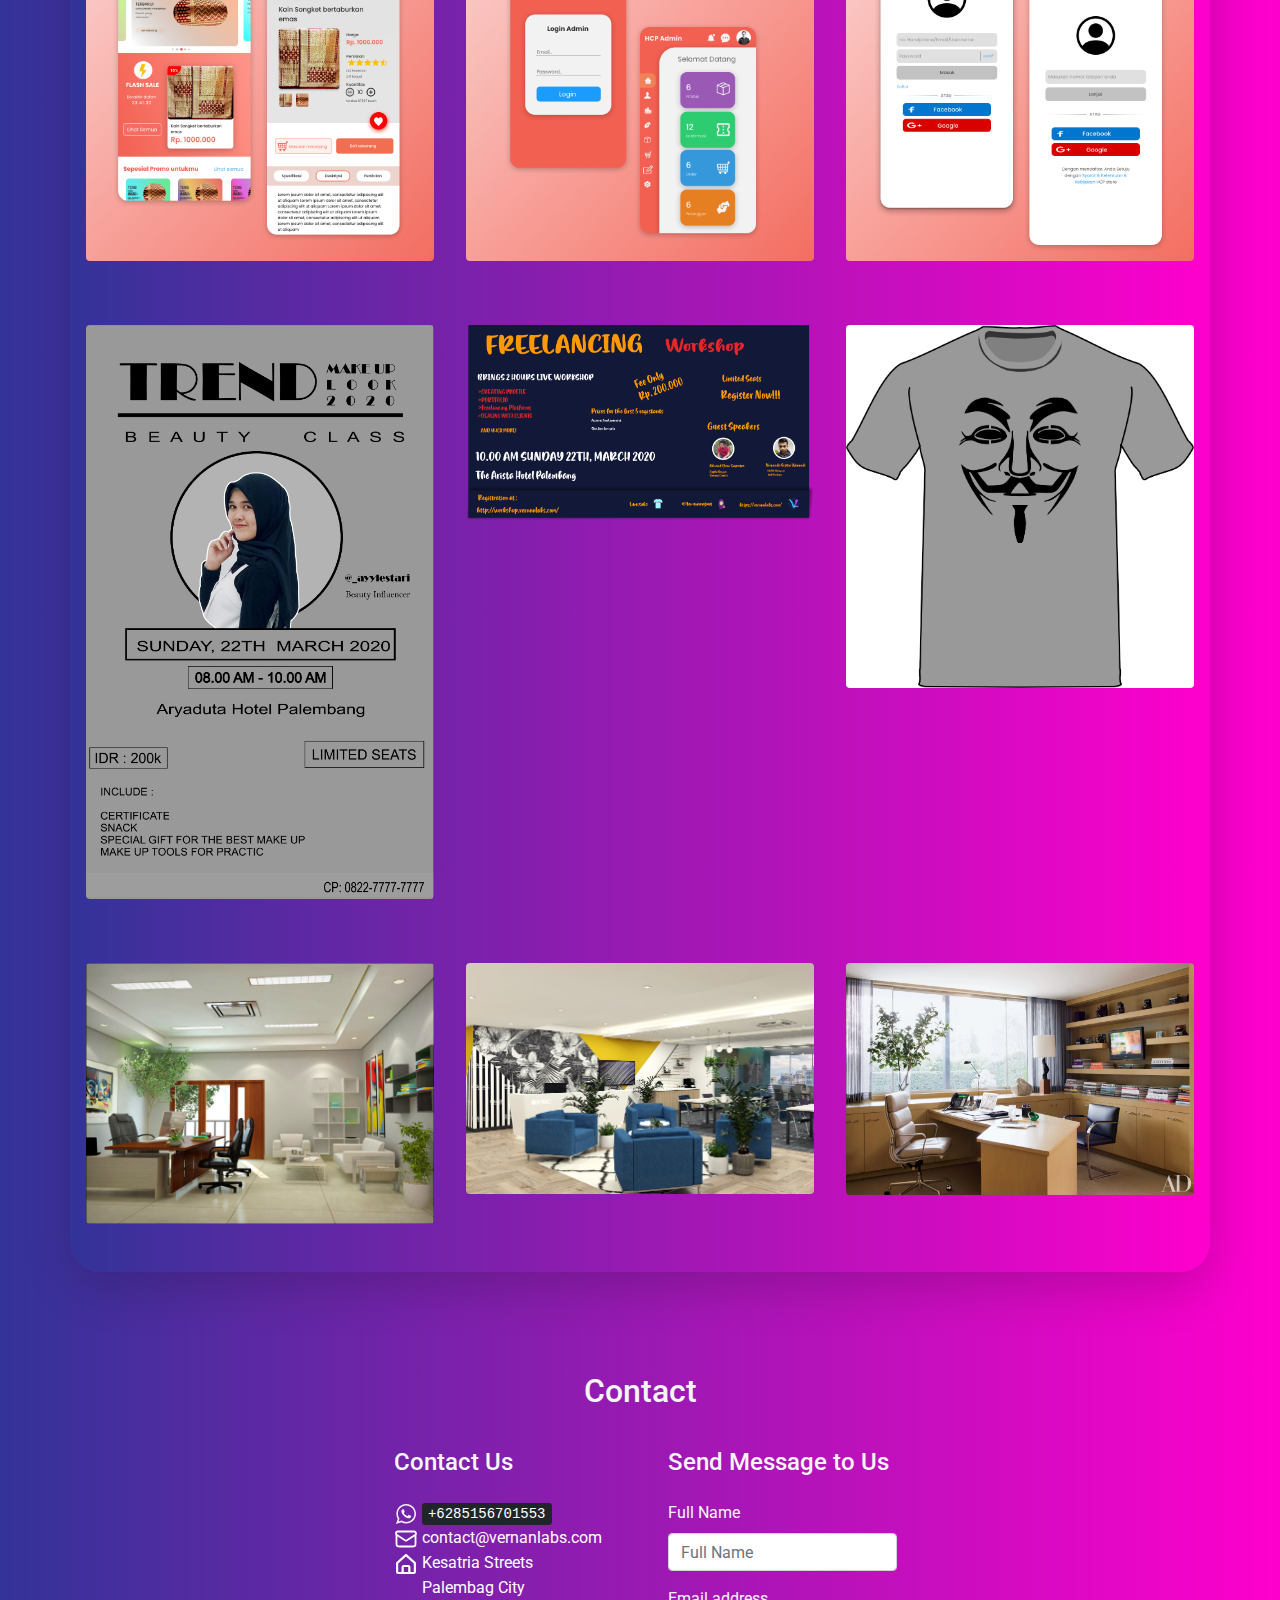
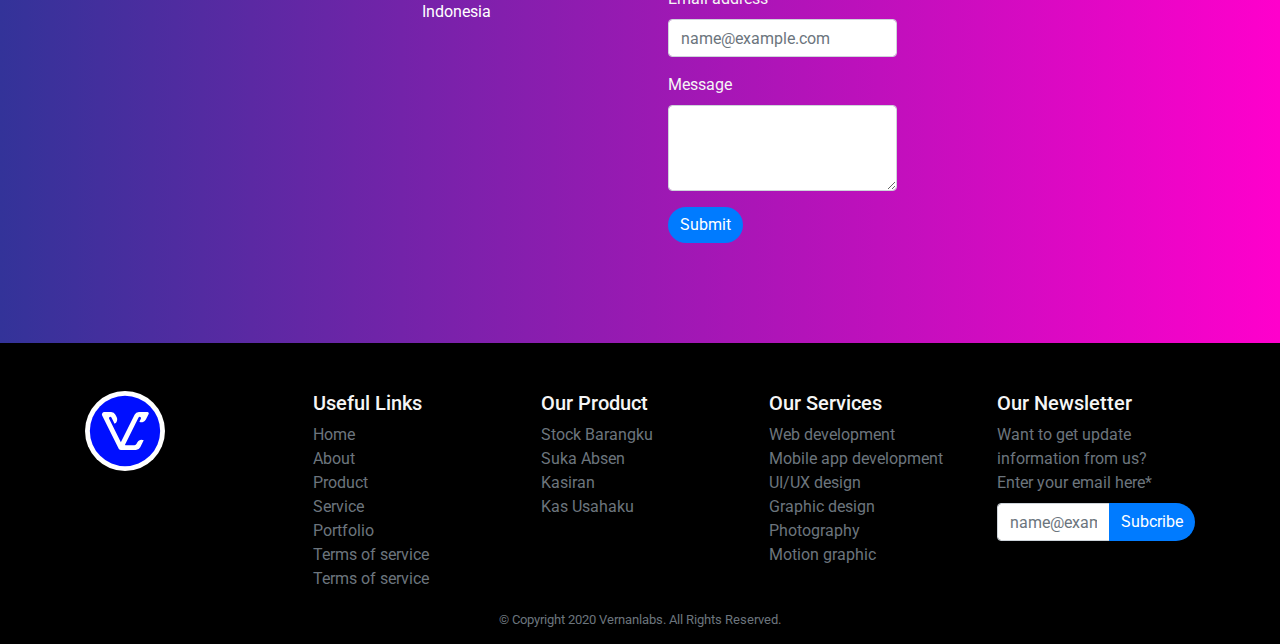
==== commit 8c23a4ce: "Update index.html" ====
--- a/index.html
+++ b/index.html
@@ -32,7 +32,7 @@
             <div class="collapse navbar-collapse" id="navbarSupportedContent">
                 <ul class="navbar-nav ml-auto">
                     <li class="nav-item mx-2 active">
-                        <a class="nav-link" href="#">Home <span class="sr-only">awfwf</span></a>
+                        <a class="nav-link active" href="#">Home <span class="sr-only"></span></a>
                     </li>
                     <li class="nav-item mx-2">
                         <a class="nav-link" href="#halabout">About</a>
@@ -255,293 +255,568 @@
     <section class="halfolio" id="halfolio">
         <div class="container borfol shadow-lg">
             <h2 class="text-center pt-4 jdlfo">PORTFOLIO</h2>
-            <div class="row d-fex justify-content-center pb-2">
-                <div class="col-md p-2">
-                    <ul class="nav justify-content-center">
-                        <li class="nav-item">
-                            <a class="nav-link active" data-toggle="collapse" href=".multic">All</a>
-                        </li>
-                        <li class="nav-item">
-                            <a class="nav-link" data-toggle="collapse" href="#web">Web</a>
-                        </li>
-                        <li class="nav-item">
-                            <a class="nav-link" data-toggle="collapse" href="#app">App</a>
-                        </li>
-                        <li class="nav-item">
-                            <a class="nav-link" data-toggle="collapse" href="#design">Design</a>
-                        </li>
-                        <li class="nav-item">
-                            <a class="nav-link" data-toggle="collapse" href="#photo">Photo</a>
-                        </li>
-                    </ul>
-                </div>
-            </div>
-            <!--  web -->
-            <div class="row d-fex justify-content-center collapse multic" id="web">
-                <div class="col-md p-3">
-                    <figure class="figure">
-                        <div class="figure-img">
-                            <img src="img/web1.png" class="figure-img img-fluid rounded" alt="">
-                            <div class="konteks d-flex justify-content-center">
-                                <div class="titel align-self-center text-center">
-                                    <h4>Latihan baru</h4>
-                                    <p>Web</p>
-                                    <br>
-                                    <a href="#" class="mx-2">
-                                        <img src="img/zoom.png" alt="">
-                                    </a>
-
-                                    <a href="#" class="mx-2" target="_blank" rel="noopener noreferrer">
-                                        <img src="img/visit.png" alt="">
-                                    </a>
-                                </div>
-                            </div>
-                        </div>
-                    </figure>
-                </div>
-                <div class="col-md p-3">
-                    <figure class="figure">
-                        <div class="figure-img">
-                            <img src="img/web2.png" class="figure-img img-fluid rounded" alt="">
-                            <div class="konteks d-flex justify-content-center">
-                                <div class="titel align-self-center text-center">
-                                    <h4>dev shop</h4>
-                                    <p>Web</p>
-                                    <br>
-                                    <a href="#" class="mx-2">
-                                        <img src="img/zoom.png" alt="">
-                                    </a>
-
-                                    <a href="#" class="mx-2" target="_blank" rel="noopener noreferrer">
-                                        <img src="img/visit.png" alt="">
-                                    </a>
-                                </div>
-                            </div>
-                        </div>
-                    </figure>
-                </div>
-                <div class="col-md p-3">
-                    <figure class="figure">
-                        <div class="figure-img">
-                            <img src="img/web3.png" class="figure-img img-fluid rounded" alt="">
-                            <div class="konteks d-flex justify-content-center">
-                                <div class="titel align-self-center text-center">
-                                    <h4>Bootstrao</h4>
-                                    <p>Web</p>
-                                    <br>
-                                    <a href="#" class="mx-2">
-                                        <img src="img/zoom.png" alt="">
-                                    </a>
-
-                                    <a href="#" class="mx-2" target="_blank" rel="noopener noreferrer">
-                                        <img src="img/visit.png" alt="">
-                                    </a>
-                                </div>
-                            </div>
-                        </div>
-                    </figure>
-                </div>
-            </div>
-            <!-- app -->
-            <div class="row d-fex justify-content-center collapse multic" id="app">
-                <div class="col-md p-3">
-                    <figure class="figure">
-                        <div class="figure-img">
-                            <img src="img/hp1.png" class="figure-img img-fluid rounded" alt="">
-                            <div class="konteks d-flex justify-content-center">
-                                <div class="titel align-self-center text-center">
-                                    <h4>Shop</h4>
-                                    <p>Apps</p>
-                                    <br>
-                                    <a href="#" class="mx-2">
-                                        <img src="img/zoom.png" alt="">
-                                    </a>
-
-                                    <a href="#" class="mx-2" target="_blank" rel="noopener noreferrer">
-                                        <img src="img/visit.png" alt="">
-                                    </a>
-                                </div>
-                            </div>
-                        </div>
-                    </figure>
-                </div>
-                <div class="col-md p-3">
-                    <figure class="figure">
-                        <div class="figure-img">
-                            <img src="img/hp2.png" class="figure-img img-fluid rounded" alt="">
-                            <div class="konteks d-flex justify-content-center">
-                                <div class="titel align-self-center text-center">
-                                    <h4>Dashboard</h4>
-                                    <p>Apps</p>
-                                    <br>
-                                    <a href="#" class="mx-2">
-                                        <img src="img/zoom.png" alt="">
-                                    </a>
-
-                                    <a href="#" class="mx-2" target="_blank" rel="noopener noreferrer">
-                                        <img src="img/visit.png" alt="">
-                                    </a>
-                                </div>
-                            </div>
-                        </div>
-                    </figure>
-                </div>
-                <div class="col-md p-3">
-                    <figure class="figure">
-                        <div class="figure-img">
-                            <img src="img/hp3.png" class="figure-img img-fluid rounded" alt="">
-                            <div class="konteks d-flex justify-content-center">
-                                <div class="titel align-self-center text-center">
-                                    <h4>UIUX login</h4>
-                                    <p>Apps</p>
-                                    <br>
-                                    <a href="#" class="mx-2">
-                                        <img src="img/zoom.png" alt="">
-                                    </a>
-
-                                    <a href="#" class="mx-2" target="_blank" rel="noopener noreferrer">
-                                        <img src="img/visit.png" alt="">
-                                    </a>
-                                </div>
-                            </div>
-                        </div>
-                    </figure>
-                </div>
-            </div>
-            <!-- design -->
-            <div class="row d-fex justify-content-center collapse multic" id="design">
-                <div class="col-md p-3">
-                    <figure class="figure">
-                        <div class="figure-img">
-                            <img src="img/ayu.png" class="figure-img img-fluid rounded" alt="">
-                            <div class="konteks d-flex justify-content-center">
-                                <div class="titel align-self-center text-center">
-                                    <h4>Brosur wom</h4>
-                                    <p>Desgin</p>
-                                    <br>
-                                    <a href="#" class="mx-2">
-                                        <img src="img/zoom.png" alt="">
-                                    </a>
-
-                                    <a href="#" class="mx-2" target="_blank" rel="noopener noreferrer">
-                                        <img src="img/visit.png" alt="">
-                                    </a>
-                                </div>
-                            </div>
-                        </div>
-                    </figure>
-                </div>
-                <div class="col-md p-3">
-                    <figure class="figure">
-                        <div class="figure-img">
-                            <img src="img/doni brosur1.png" class="figure-img img-fluid rounded" alt="">
-                            <div class="konteks d-flex justify-content-center">
-                                <div class="titel align-self-center text-center">
-                                    <h4>Brosur</h4>
-                                    <p>Design</p>
-                                    <br>
-                                    <a href="#" class="mx-2">
-                                        <img src="img/zoom.png" alt="">
-                                    </a>
-
-                                    <a href="#" class="mx-2" target="_blank" rel="noopener noreferrer">
-                                        <img src="img/visit.png" alt="">
-                                    </a>
-                                </div>
-                            </div>
-                        </div>
-                    </figure>
-                </div>
-                <div class="col-md p-3">
-                    <figure class="figure">
-                        <div class="figure-img">
-                            <img src="img/dika.jpg" class="figure-img img-fluid rounded" alt="">
-                            <div class="konteks d-flex justify-content-center">
-                                <div class="titel align-self-center text-center">
-                                    <h4>Kaos</h4>
-                                    <p>Design</p>
-                                    <br>
-                                    <a href="#" class="mx-2">
-                                        <img src="img/zoom.png" alt="">
-                                    </a>
-
-                                    <a href="#" class="mx-2" target="_blank" rel="noopener noreferrer">
-                                        <img src="img/visit.png" alt="">
-                                    </a>
-                                </div>
-                            </div>
-                        </div>
-                    </figure>
-                </div>
-            </div>
-            <!-- photo -->
-            <div class="row d-fex justify-content-center collapse multic" id="photo">
-                <div class="col-md p-3">
-                    <figure class="figure">
-                        <div class="figure-img">
-                            <img src="img/off1.jpg" class="figure-img img-fluid rounded" alt="">
-                            <div class="konteks d-flex justify-content-center">
-                                <div class="titel align-self-center text-center">
-                                    <h4>kantor okela</h4>
-                                    <p>Photo</p>
-                                    <br>
-                                    <a href="#" class="mx-2">
-                                        <img src="img/zoom.png" alt="">
-                                    </a>
-
-                                    <a href="#" class="mx-2" target="_blank" rel="noopener noreferrer">
-                                        <img src="img/visit.png" alt="">
-                                    </a>
-                                </div>
-                            </div>
-                        </div>
-                    </figure>
-                </div>
-                <div class="col-md p-3">
-                    <figure class="figure">
-                        <div class="figure-img">
-                            <img src="img/off2.jpg" class="figure-img img-fluid rounded" alt="">
-                            <div class="konteks d-flex justify-content-center">
-                                <div class="titel align-self-center text-center">
-                                    <h4>Room mantap</h4>
-                                    <p>Photo</p>
-                                    <br>
-                                    <a href="#" class="mx-2">
-                                        <img src="img/zoom.png" alt="">
-                                    </a>
-
-                                    <a href="#" class="mx-2" target="_blank" rel="noopener noreferrer">
-                                        <img src="img/visit.png" alt="">
-                                    </a>
-                                </div>
-                            </div>
-                        </div>
-                    </figure>
-                </div>
-                <div class="col-md p-3">
-                    <figure class="figure">
-                        <div class="figure-img">
-                            <img src="img/off3.jpg" class="figure-img img-fluid rounded" alt="">
-                            <div class="konteks d-flex justify-content-center">
-                                <div class="titel align-self-center text-center">
-                                    <h4>room oke</h4>
-                                    <p>Photo</p>
-                                    <br>
-                                    <a href="#" class="mx-2">
-                                        <img src="img/zoom.png" alt="">
-                                    </a>
-
-                                    <a href="#" class="mx-2" target="_blank" rel="noopener noreferrer">
-                                        <img src="img/visit.png" alt="">
-                                    </a>
-                                </div>
-                            </div>
-                        </div>
-                    </figure>
+            <ul class="nav nav-pills mb-3 justify-content-center" id="pills-tab" role="tablist">
+                <li class="nav-item" role="presentation">
+                    <a class="nav-link active" id="pills-all-tab" data-toggle="pill" href="#pills-all" role="tab"
+                        aria-controls="pills-all" aria-selected="true">All</a>
+                </li>
+                <li class="nav-item" role="presentation">
+                    <a class="nav-link" id="pills-web-tab" data-toggle="pill" href="#pills-web" role="tab"
+                        aria-controls="pills-web" aria-selected="false">Web</a>
+                </li>
+                <li class="nav-item" role="presentation">
+                    <a class="nav-link" id="pills-app-tab" data-toggle="pill" href="#pills-app" role="tab"
+                        aria-controls="pills-app" aria-selected="false">App</a>
+                </li>
+                <li class="nav-item" role="presentation">
+                    <a class="nav-link" id="pills-design-tab" data-toggle="pill" href="#pills-design" role="tab"
+                        aria-controls="pills-design" aria-selected="false">Design</a>
+                </li>
+                <li class="nav-item" role="presentation">
+                    <a class="nav-link" id="pills-photo-tab" data-toggle="pill" href="#pills-photo" role="tab"
+                        aria-controls="pills-photo" aria-selected="false">Photo</a>
+                </li>
+            </ul>
+            <div class="tab-content" id="pills-tabContent">
+                <!-- all -->
+                <div class="tab-pane fade show active" id="pills-all" role="tabpanel" aria-labelledby="pills-all-tab">
+                    <div class="row d-fex justify-content-center">
+                        <div class="col-md p-3">
+                            <figure class="figure">
+                                <div class="figure-img">
+                                    <img src="img/web1.png" class="figure-img img-fluid rounded" alt="">
+                                    <div class="konteks d-flex justify-content-center">
+                                        <div class="titel align-self-center text-center">
+                                            <h4>Latihan baru</h4>
+                                            <p>Web</p>
+                                            <br>
+                                            <a href="#" class="mx-2">
+                                                <img src="img/zoom.png" alt="">
+                                            </a>
+
+                                            <a href="#" class="mx-2" target="_blank" rel="noopener noreferrer">
+                                                <img src="img/visit.png" alt="">
+                                            </a>
+                                        </div>
+                                    </div>
+                                </div>
+                            </figure>
+                        </div>
+                        <div class="col-md p-3">
+                            <figure class="figure">
+                                <div class="figure-img">
+                                    <img src="img/web2.png" class="figure-img img-fluid rounded" alt="">
+                                    <div class="konteks d-flex justify-content-center">
+                                        <div class="titel align-self-center text-center">
+                                            <h4>dev shop</h4>
+                                            <p>Web</p>
+                                            <br>
+                                            <a href="#" class="mx-2">
+                                                <img src="img/zoom.png" alt="">
+                                            </a>
+
+                                            <a href="#" class="mx-2" target="_blank" rel="noopener noreferrer">
+                                                <img src="img/visit.png" alt="">
+                                            </a>
+                                        </div>
+                                    </div>
+                                </div>
+                            </figure>
+                        </div>
+                        <div class="col-md p-3">
+                            <figure class="figure">
+                                <div class="figure-img">
+                                    <img src="img/web3.png" class="figure-img img-fluid rounded" alt="">
+                                    <div class="konteks d-flex justify-content-center">
+                                        <div class="titel align-self-center text-center">
+                                            <h4>Bootstrao</h4>
+                                            <p>Web</p>
+                                            <br>
+                                            <a href="#" class="mx-2">
+                                                <img src="img/zoom.png" alt="">
+                                            </a>
+
+                                            <a href="#" class="mx-2" target="_blank" rel="noopener noreferrer">
+                                                <img src="img/visit.png" alt="">
+                                            </a>
+                                        </div>
+                                    </div>
+                                </div>
+                            </figure>
+                        </div>
+                    </div>
+                    <div class="row d-fex justify-content-center">
+                        <div class="col-md p-3">
+                            <figure class="figure">
+                                <div class="figure-img">
+                                    <img src="img/hp1.png" class="figure-img img-fluid rounded" alt="">
+                                    <div class="konteks d-flex justify-content-center">
+                                        <div class="titel align-self-center text-center">
+                                            <h4>Shop</h4>
+                                            <p>Apps</p>
+                                            <br>
+                                            <a href="#" class="mx-2">
+                                                <img src="img/zoom.png" alt="">
+                                            </a>
+
+                                            <a href="#" class="mx-2" target="_blank" rel="noopener noreferrer">
+                                                <img src="img/visit.png" alt="">
+                                            </a>
+                                        </div>
+                                    </div>
+                                </div>
+                            </figure>
+                        </div>
+                        <div class="col-md p-3">
+                            <figure class="figure">
+                                <div class="figure-img">
+                                    <img src="img/hp2.png" class="figure-img img-fluid rounded" alt="">
+                                    <div class="konteks d-flex justify-content-center">
+                                        <div class="titel align-self-center text-center">
+                                            <h4>Dashboard</h4>
+                                            <p>Apps</p>
+                                            <br>
+                                            <a href="#" class="mx-2">
+                                                <img src="img/zoom.png" alt="">
+                                            </a>
+
+                                            <a href="#" class="mx-2" target="_blank" rel="noopener noreferrer">
+                                                <img src="img/visit.png" alt="">
+                                            </a>
+                                        </div>
+                                    </div>
+                                </div>
+                            </figure>
+                        </div>
+                        <div class="col-md p-3">
+                            <figure class="figure">
+                                <div class="figure-img">
+                                    <img src="img/hp3.png" class="figure-img img-fluid rounded" alt="">
+                                    <div class="konteks d-flex justify-content-center">
+                                        <div class="titel align-self-center text-center">
+                                            <h4>UIUX login</h4>
+                                            <p>Apps</p>
+                                            <br>
+                                            <a href="#" class="mx-2">
+                                                <img src="img/zoom.png" alt="">
+                                            </a>
+
+                                            <a href="#" class="mx-2" target="_blank" rel="noopener noreferrer">
+                                                <img src="img/visit.png" alt="">
+                                            </a>
+                                        </div>
+                                    </div>
+                                </div>
+                            </figure>
+                        </div>
+                    </div>
+                    <div class="row d-fex justify-content-center">
+                        <div class="col-md p-3">
+                            <figure class="figure">
+                                <div class="figure-img">
+                                    <img src="img/ayu.png" class="figure-img img-fluid rounded" alt="">
+                                    <div class="konteks d-flex justify-content-center">
+                                        <div class="titel align-self-center text-center">
+                                            <h4>Brosur wom</h4>
+                                            <p>Desgin</p>
+                                            <br>
+                                            <a href="#" class="mx-2">
+                                                <img src="img/zoom.png" alt="">
+                                            </a>
+
+                                            <a href="#" class="mx-2" target="_blank" rel="noopener noreferrer">
+                                                <img src="img/visit.png" alt="">
+                                            </a>
+                                        </div>
+                                    </div>
+                                </div>
+                            </figure>
+                        </div>
+                        <div class="col-md p-3">
+                            <figure class="figure">
+                                <div class="figure-img">
+                                    <img src="img/doni brosur1.png" class="figure-img img-fluid rounded" alt="">
+                                    <div class="konteks d-flex justify-content-center">
+                                        <div class="titel align-self-center text-center">
+                                            <h4>Brosur</h4>
+                                            <p>Design</p>
+                                            <br>
+                                            <a href="#" class="mx-2">
+                                                <img src="img/zoom.png" alt="">
+                                            </a>
+
+                                            <a href="#" class="mx-2" target="_blank" rel="noopener noreferrer">
+                                                <img src="img/visit.png" alt="">
+                                            </a>
+                                        </div>
+                                    </div>
+                                </div>
+                            </figure>
+                        </div>
+                        <div class="col-md p-3">
+                            <figure class="figure">
+                                <div class="figure-img">
+                                    <img src="img/dika.jpg" class="figure-img img-fluid rounded" alt="">
+                                    <div class="konteks d-flex justify-content-center">
+                                        <div class="titel align-self-center text-center">
+                                            <h4>Kaos</h4>
+                                            <p>Design</p>
+                                            <br>
+                                            <a href="#" class="mx-2">
+                                                <img src="img/zoom.png" alt="">
+                                            </a>
+
+                                            <a href="#" class="mx-2" target="_blank" rel="noopener noreferrer">
+                                                <img src="img/visit.png" alt="">
+                                            </a>
+                                        </div>
+                                    </div>
+                                </div>
+                            </figure>
+                        </div>
+                    </div>
+                    <div class="row d-fex justify-content-center">
+                        <div class="col-md p-3">
+                            <figure class="figure">
+                                <div class="figure-img">
+                                    <img src="img/off1.jpg" class="figure-img img-fluid rounded" alt="">
+                                    <div class="konteks d-flex justify-content-center">
+                                        <div class="titel align-self-center text-center">
+                                            <h4>kantor okela</h4>
+                                            <p>Photo</p>
+                                            <br>
+                                            <a href="#" class="mx-2">
+                                                <img src="img/zoom.png" alt="">
+                                            </a>
+
+                                            <a href="#" class="mx-2" target="_blank" rel="noopener noreferrer">
+                                                <img src="img/visit.png" alt="">
+                                            </a>
+                                        </div>
+                                    </div>
+                                </div>
+                            </figure>
+                        </div>
+                        <div class="col-md p-3">
+                            <figure class="figure">
+                                <div class="figure-img">
+                                    <img src="img/off2.jpg" class="figure-img img-fluid rounded" alt="">
+                                    <div class="konteks d-flex justify-content-center">
+                                        <div class="titel align-self-center text-center">
+                                            <h4>Room mantap</h4>
+                                            <p>Photo</p>
+                                            <br>
+                                            <a href="#" class="mx-2">
+                                                <img src="img/zoom.png" alt="">
+                                            </a>
+
+                                            <a href="#" class="mx-2" target="_blank" rel="noopener noreferrer">
+                                                <img src="img/visit.png" alt="">
+                                            </a>
+                                        </div>
+                                    </div>
+                                </div>
+                            </figure>
+                        </div>
+                        <div class="col-md p-3">
+                            <figure class="figure">
+                                <div class="figure-img">
+                                    <img src="img/off3.jpg" class="figure-img img-fluid rounded" alt="">
+                                    <div class="konteks d-flex justify-content-center">
+                                        <div class="titel align-self-center text-center">
+                                            <h4>room oke</h4>
+                                            <p>Photo</p>
+                                            <br>
+                                            <a href="#" class="mx-2">
+                                                <img src="img/zoom.png" alt="">
+                                            </a>
+
+                                            <a href="#" class="mx-2" target="_blank" rel="noopener noreferrer">
+                                                <img src="img/visit.png" alt="">
+                                            </a>
+                                        </div>
+                                    </div>
+                                </div>
+                            </figure>
+                        </div>
+                    </div>
+                </div>
+                <!-- web -->
+                <div class="tab-pane fade" id="pills-web" role="tabpanel" aria-labelledby="pills-web-tab">
+                    <div class="row d-fex justify-content-center">
+                        <div class="col-md p-3">
+                            <figure class="figure">
+                                <div class="figure-img">
+                                    <img src="img/web1.png" class="figure-img img-fluid rounded" alt="">
+                                    <div class="konteks d-flex justify-content-center">
+                                        <div class="titel align-self-center text-center">
+                                            <h4>Latihan baru</h4>
+                                            <p>Web</p>
+                                            <br>
+                                            <a href="#" class="mx-2">
+                                                <img src="img/zoom.png" alt="">
+                                            </a>
+
+                                            <a href="#" class="mx-2" target="_blank" rel="noopener noreferrer">
+                                                <img src="img/visit.png" alt="">
+                                            </a>
+                                        </div>
+                                    </div>
+                                </div>
+                            </figure>
+                        </div>
+                        <div class="col-md p-3">
+                            <figure class="figure">
+                                <div class="figure-img">
+                                    <img src="img/web2.png" class="figure-img img-fluid rounded" alt="">
+                                    <div class="konteks d-flex justify-content-center">
+                                        <div class="titel align-self-center text-center">
+                                            <h4>dev shop</h4>
+                                            <p>Web</p>
+                                            <br>
+                                            <a href="#" class="mx-2">
+                                                <img src="img/zoom.png" alt="">
+                                            </a>
+
+                                            <a href="#" class="mx-2" target="_blank" rel="noopener noreferrer">
+                                                <img src="img/visit.png" alt="">
+                                            </a>
+                                        </div>
+                                    </div>
+                                </div>
+                            </figure>
+                        </div>
+                        <div class="col-md p-3">
+                            <figure class="figure">
+                                <div class="figure-img">
+                                    <img src="img/web3.png" class="figure-img img-fluid rounded" alt="">
+                                    <div class="konteks d-flex justify-content-center">
+                                        <div class="titel align-self-center text-center">
+                                            <h4>Bootstrao</h4>
+                                            <p>Web</p>
+                                            <br>
+                                            <a href="#" class="mx-2">
+                                                <img src="img/zoom.png" alt="">
+                                            </a>
+
+                                            <a href="#" class="mx-2" target="_blank" rel="noopener noreferrer">
+                                                <img src="img/visit.png" alt="">
+                                            </a>
+                                        </div>
+                                    </div>
+                                </div>
+                            </figure>
+                        </div>
+                    </div>
+                </div>
+                <!--app  -->
+                <div class="tab-pane fade" id="pills-app" role="tabpanel" aria-labelledby="pills-app-tab">
+                    <div class="row d-fex justify-content-center">
+                        <div class="col-md p-3">
+                            <figure class="figure">
+                                <div class="figure-img">
+                                    <img src="img/hp1.png" class="figure-img img-fluid rounded" alt="">
+                                    <div class="konteks d-flex justify-content-center">
+                                        <div class="titel align-self-center text-center">
+                                            <h4>Shop</h4>
+                                            <p>Apps</p>
+                                            <br>
+                                            <a href="#" class="mx-2">
+                                                <img src="img/zoom.png" alt="">
+                                            </a>
+
+                                            <a href="#" class="mx-2" target="_blank" rel="noopener noreferrer">
+                                                <img src="img/visit.png" alt="">
+                                            </a>
+                                        </div>
+                                    </div>
+                                </div>
+                            </figure>
+                        </div>
+                        <div class="col-md p-3">
+                            <figure class="figure">
+                                <div class="figure-img">
+                                    <img src="img/hp2.png" class="figure-img img-fluid rounded" alt="">
+                                    <div class="konteks d-flex justify-content-center">
+                                        <div class="titel align-self-center text-center">
+                                            <h4>Dashboard</h4>
+                                            <p>Apps</p>
+                                            <br>
+                                            <a href="#" class="mx-2">
+                                                <img src="img/zoom.png" alt="">
+                                            </a>
+
+                                            <a href="#" class="mx-2" target="_blank" rel="noopener noreferrer">
+                                                <img src="img/visit.png" alt="">
+                                            </a>
+                                        </div>
+                                    </div>
+                                </div>
+                            </figure>
+                        </div>
+                        <div class="col-md p-3">
+                            <figure class="figure">
+                                <div class="figure-img">
+                                    <img src="img/hp3.png" class="figure-img img-fluid rounded" alt="">
+                                    <div class="konteks d-flex justify-content-center">
+                                        <div class="titel align-self-center text-center">
+                                            <h4>UIUX login</h4>
+                                            <p>Apps</p>
+                                            <br>
+                                            <a href="#" class="mx-2">
+                                                <img src="img/zoom.png" alt="">
+                                            </a>
+
+                                            <a href="#" class="mx-2" target="_blank" rel="noopener noreferrer">
+                                                <img src="img/visit.png" alt="">
+                                            </a>
+                                        </div>
+                                    </div>
+                                </div>
+                            </figure>
+                        </div>
+                    </div>
+                </div>
+                <!-- design -->
+                <div class="tab-pane fade" id="pills-design" role="tabpanel" aria-labelledby="pills-design-tab">
+                    <div class="row d-fex justify-content-center">
+                        <div class="col-md p-3">
+                            <figure class="figure">
+                                <div class="figure-img">
+                                    <img src="img/ayu.png" class="figure-img img-fluid rounded" alt="">
+                                    <div class="konteks d-flex justify-content-center">
+                                        <div class="titel align-self-center text-center">
+                                            <h4>Brosur wom</h4>
+                                            <p>Desgin</p>
+                                            <br>
+                                            <a href="#" class="mx-2">
+                                                <img src="img/zoom.png" alt="">
+                                            </a>
+
+                                            <a href="#" class="mx-2" target="_blank" rel="noopener noreferrer">
+                                                <img src="img/visit.png" alt="">
+                                            </a>
+                                        </div>
+                                    </div>
+                                </div>
+                            </figure>
+                        </div>
+                        <div class="col-md p-3">
+                            <figure class="figure">
+                                <div class="figure-img">
+                                    <img src="img/doni brosur1.png" class="figure-img img-fluid rounded" alt="">
+                                    <div class="konteks d-flex justify-content-center">
+                                        <div class="titel align-self-center text-center">
+                                            <h4>Brosur</h4>
+                                            <p>Design</p>
+                                            <br>
+                                            <a href="#" class="mx-2">
+                                                <img src="img/zoom.png" alt="">
+                                            </a>
+
+                                            <a href="#" class="mx-2" target="_blank" rel="noopener noreferrer">
+                                                <img src="img/visit.png" alt="">
+                                            </a>
+                                        </div>
+                                    </div>
+                                </div>
+                            </figure>
+                        </div>
+                        <div class="col-md p-3">
+                            <figure class="figure">
+                                <div class="figure-img">
+                                    <img src="img/dika.jpg" class="figure-img img-fluid rounded" alt="">
+                                    <div class="konteks d-flex justify-content-center">
+                                        <div class="titel align-self-center text-center">
+                                            <h4>Kaos</h4>
+                                            <p>Design</p>
+                                            <br>
+                                            <a href="#" class="mx-2">
+                                                <img src="img/zoom.png" alt="">
+                                            </a>
+
+                                            <a href="#" class="mx-2" target="_blank" rel="noopener noreferrer">
+                                                <img src="img/visit.png" alt="">
+                                            </a>
+                                        </div>
+                                    </div>
+                                </div>
+                            </figure>
+                        </div>
+                    </div>
+                </div>
+                <!-- photo -->
+                <div class="tab-pane fade" id="pills-photo" role="tabpanel" aria-labelledby="pills-photo-tab">
+                    <div class="row d-fex justify-content-center">
+                        <div class="col-md p-3">
+                            <figure class="figure">
+                                <div class="figure-img">
+                                    <img src="img/off1.jpg" class="figure-img img-fluid rounded" alt="">
+                                    <div class="konteks d-flex justify-content-center">
+                                        <div class="titel align-self-center text-center">
+                                            <h4>kantor okela</h4>
+                                            <p>Photo</p>
+                                            <br>
+                                            <a href="#" class="mx-2">
+                                                <img src="img/zoom.png" alt="">
+                                            </a>
+
+                                            <a href="#" class="mx-2" target="_blank" rel="noopener noreferrer">
+                                                <img src="img/visit.png" alt="">
+                                            </a>
+                                        </div>
+                                    </div>
+                                </div>
+                            </figure>
+                        </div>
+                        <div class="col-md p-3">
+                            <figure class="figure">
+                                <div class="figure-img">
+                                    <img src="img/off2.jpg" class="figure-img img-fluid rounded" alt="">
+                                    <div class="konteks d-flex justify-content-center">
+                                        <div class="titel align-self-center text-center">
+                                            <h4>Room mantap</h4>
+                                            <p>Photo</p>
+                                            <br>
+                                            <a href="#" class="mx-2">
+                                                <img src="img/zoom.png" alt="">
+                                            </a>
+
+                                            <a href="#" class="mx-2" target="_blank" rel="noopener noreferrer">
+                                                <img src="img/visit.png" alt="">
+                                            </a>
+                                        </div>
+                                    </div>
+                                </div>
+                            </figure>
+                        </div>
+                        <div class="col-md p-3">
+                            <figure class="figure">
+                                <div class="figure-img">
+                                    <img src="img/off3.jpg" class="figure-img img-fluid rounded" alt="">
+                                    <div class="konteks d-flex justify-content-center">
+                                        <div class="titel align-self-center text-center">
+                                            <h4>room oke</h4>
+                                            <p>Photo</p>
+                                            <br>
+                                            <a href="#" class="mx-2">
+                                                <img src="img/zoom.png" alt="">
+                                            </a>
+
+                                            <a href="#" class="mx-2" target="_blank" rel="noopener noreferrer">
+                                                <img src="img/visit.png" alt="">
+                                            </a>
+                                        </div>
+                                    </div>
+                                </div>
+                            </figure>
+                        </div>
+                    </div>
                 </div>
             </div>
         </div>
     </section>
+
 
     <section class="halkontak" id="halkontak">
         <div class="container">
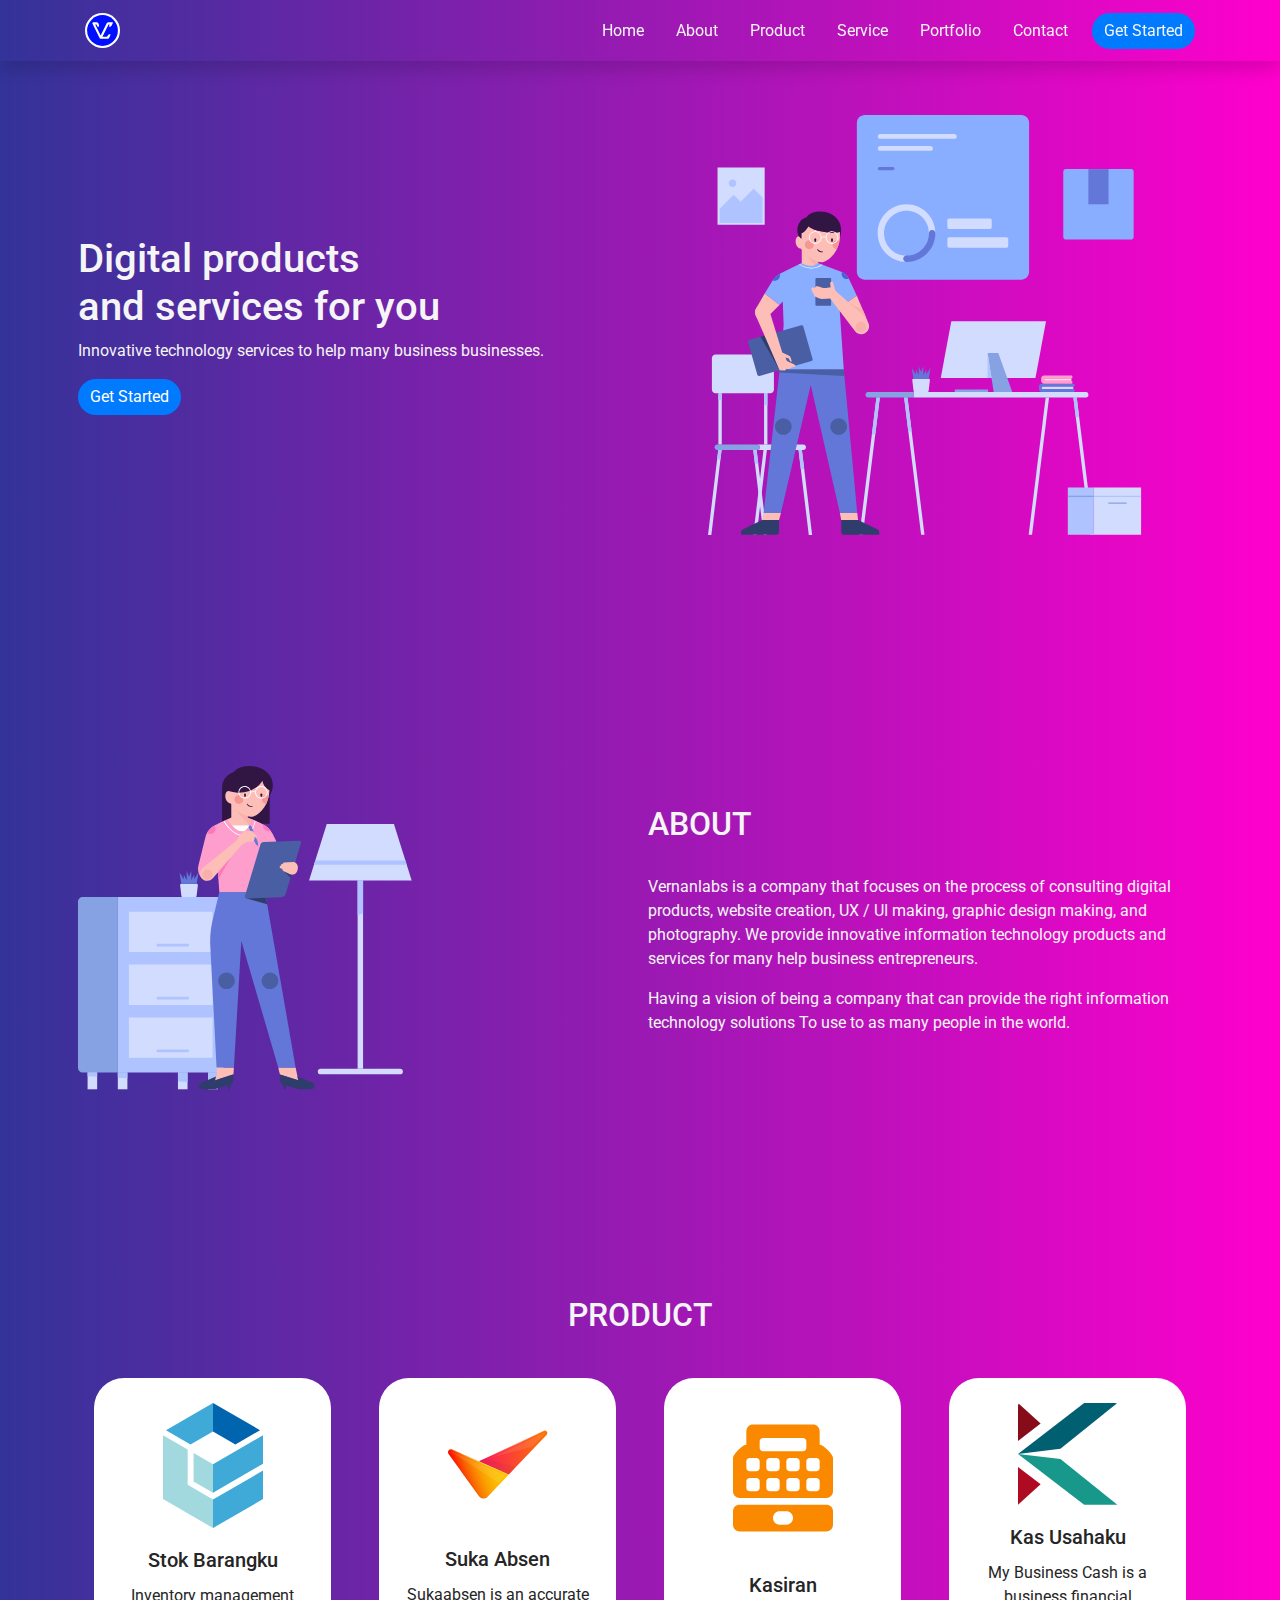
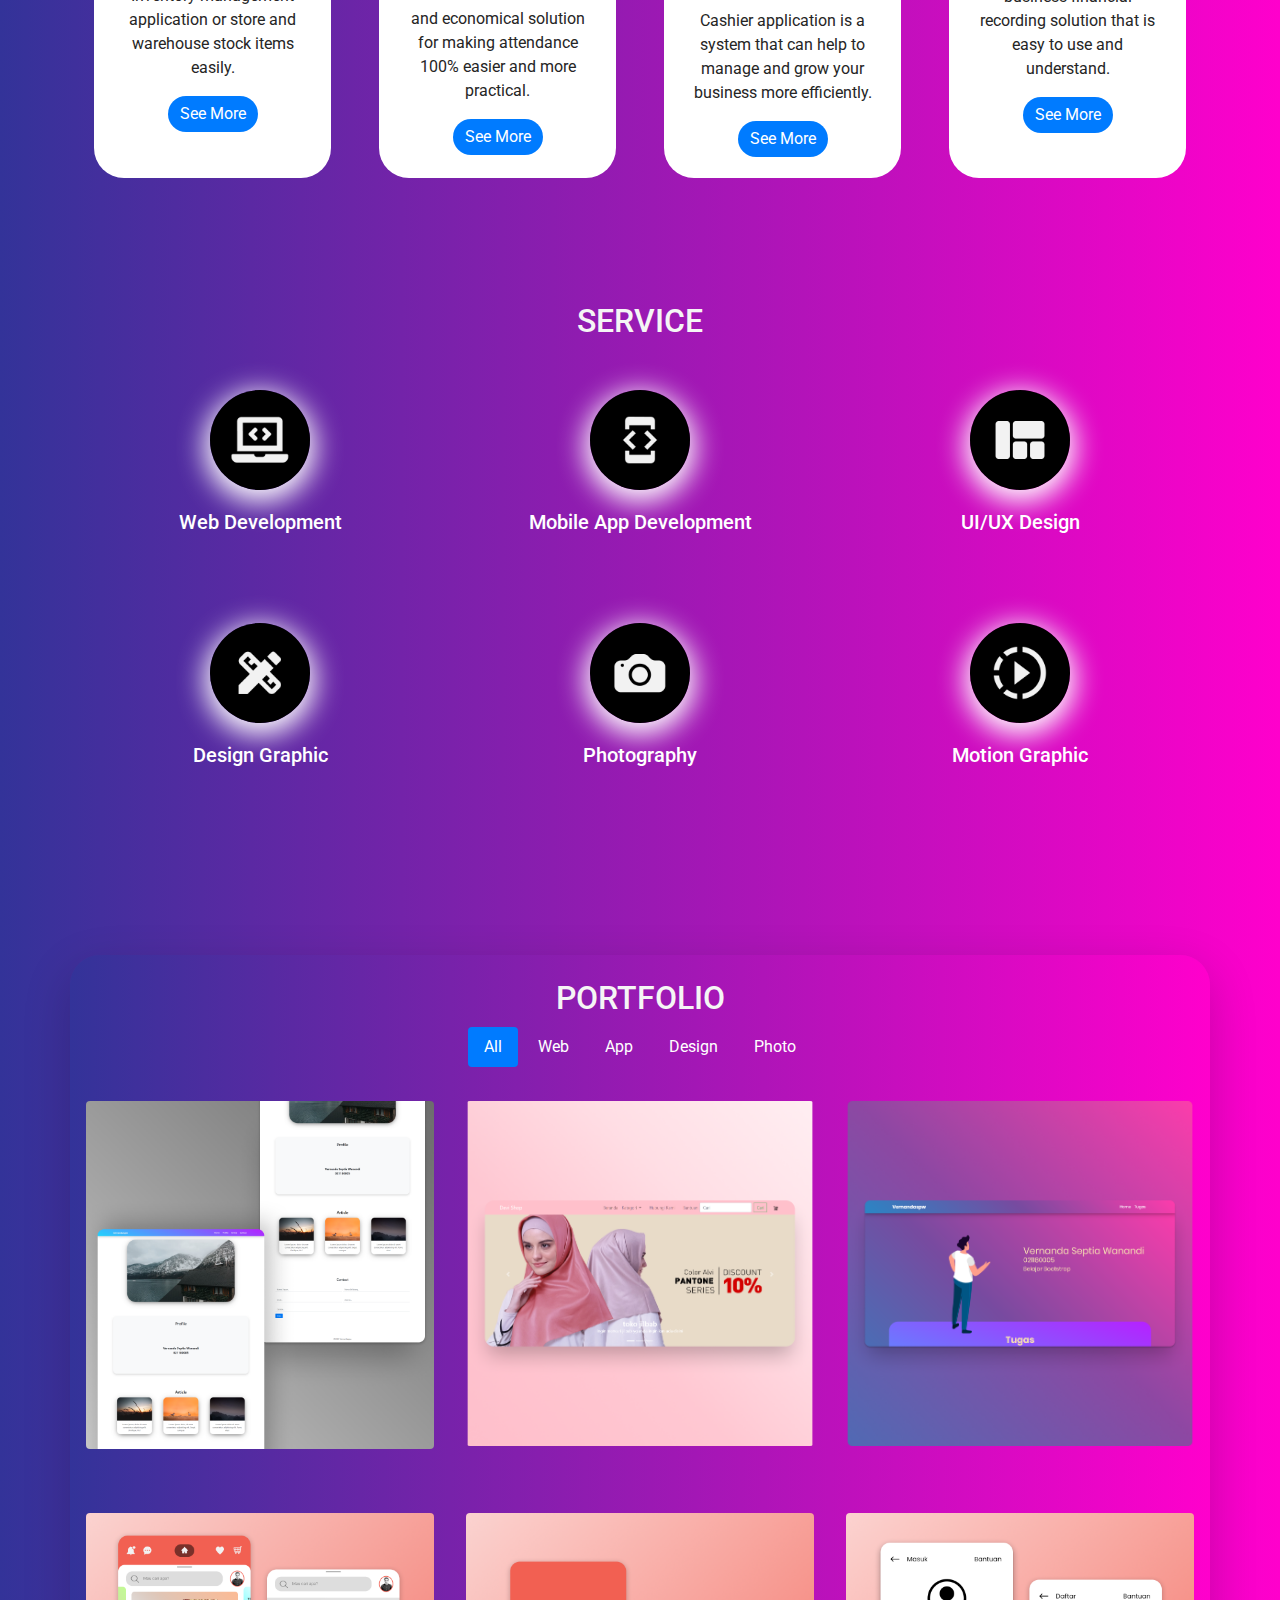
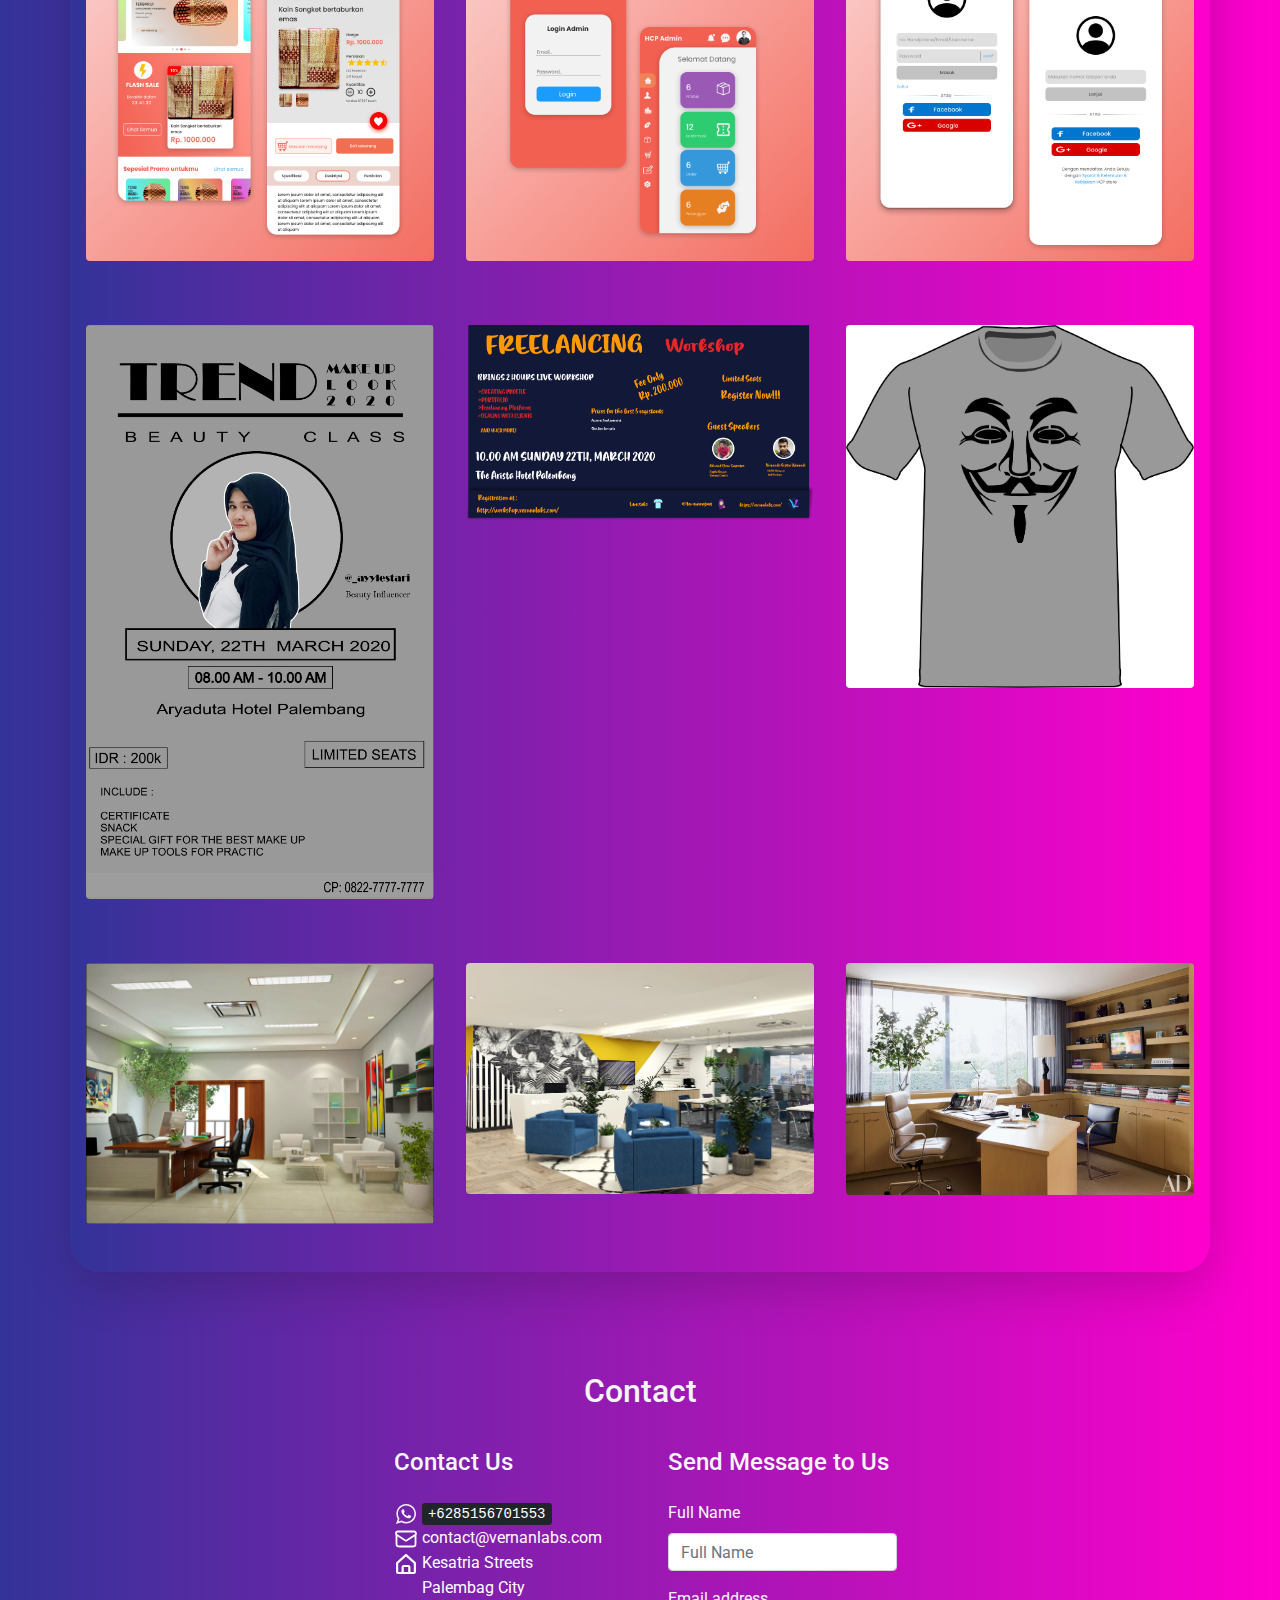
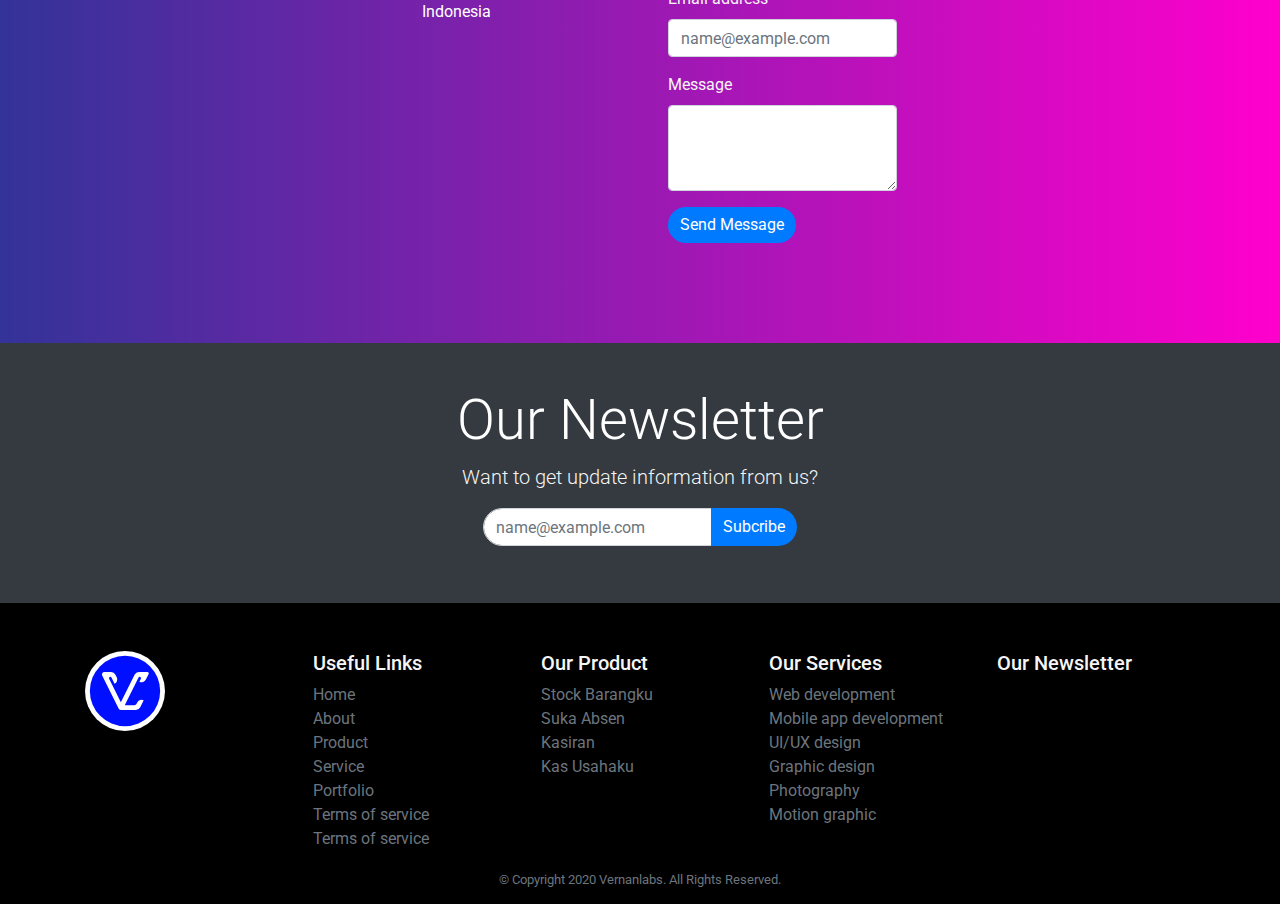
==== commit e26b58a1: "sc" ====
--- a/index.html
+++ b/index.html
@@ -31,22 +31,22 @@
 
             <div class="collapse navbar-collapse" id="navbarSupportedContent">
                 <ul class="navbar-nav ml-auto">
-                    <li class="nav-item mx-2 active">
+                    <li class="nav-item mx-2 feed active">
                         <a class="nav-link active" href="#">Home <span class="sr-only"></span></a>
                     </li>
-                    <li class="nav-item mx-2">
+                    <li class="nav-item mx-2 feed">
                         <a class="nav-link" href="#halabout">About</a>
                     </li>
-                    <li class="nav-item mx-2">
+                    <li class="nav-item mx-2 feed">
                         <a class="nav-link" href="#halproduct">Product</a>
                     </li>
-                    <li class="nav-item mx-2">
+                    <li class="nav-item mx-2 feed">
                         <a class="nav-link" href="#hallayanan">Service</a>
                     </li>
-                    <li class="nav-item mx-2">
+                    <li class="nav-item mx-2 feed">
                         <a class="nav-link" href="#halfolio">Portfolio</a>
                     </li>
-                    <li class="nav-item mx-2 mr-3">
+                    <li class="nav-item mx-2 feed mr-3">
                         <a class="nav-link" href="#halkontak">Contact</a>
                     </li>
                     <form class="form-inline my-2 my-lg-0">
@@ -858,7 +858,7 @@
                                 <label for="exampleFormControlTextarea1">Message</label>
                                 <textarea class="form-control" id="exampleFormControlTextarea1" rows="3"></textarea>
                             </div>
-                            <button type="submit" class="btn btn-primary">Submit</button>
+                            <button type="submit" class="btn btn-primary">Send Message</button>
                         </form>
                     </div>
                 </div>
@@ -867,9 +867,24 @@
         </div>
     </section>
 
-    <section class="foot">
-        <div class="container-fluid">
-
+    <section class="subcribe" style="height: 260px;">
+        <div class="jumbotron jumbotron-fluid bg-dark d-flex justify-content-center">
+            <div class="container text-center" style="margin-top: -20px;">
+                <h6 class="display-4" style="color: white;">Our Newsletter</h6>
+                <p class="lead">Want to get update information from us?
+                </p>
+                <div class="col-12 d-flex justify-content-center">
+                    <class class="form-group">
+                        <div class="input-group mb-3">
+                            <input type="email" class="form-control" id="exampleFormControlInput1"
+                                placeholder="name@example.com">
+                            <div class="input-group-append">
+                                <button class="btn btn-primary" type="button">Subcribe</button>
+                            </div>
+                        </div>
+                </div>
+
+            </div>
         </div>
     </section>
 
@@ -918,28 +933,12 @@
                 </div>
                 <div class="col-6 col-md">
                     <h5>Our Newsletter</h5>
-                    <ul class="list-unstyled text-small">
-                        <li><a class="text-muted">Want to get update information from us?</a></li>
-                        <li><a class="text-muted">
-                                <class class="form-group">
-                                    <label for="exampleFormControlInput1">Enter your email here*</label>
-                                    <div class="input-group mb-3">
-                                        <input type="email" class="form-control" id="exampleFormControlInput1"
-                                            placeholder="name@example.com">
-                                        <div class="input-group-append">
-                                            <button class="btn btn-primary" type="button">Subcribe</button>
-                                        </div>
-                                    </div>
-                                </class>
-                            </a></li>
-                        <li><a class="text-muted" href="#"></a></li>
-                    </ul>
+
                 </div>
             </div>
         </div>
         <div class="text-center text-muted" style="margin-bottom: -35px;"><small>&copy; Copyright 2020 Vernanlabs. All
                 Rights Reserved.</small>
-
         </div>
 
     </footer>
--- a/css/style.css
+++ b/css/style.css
@@ -280,3 +280,6 @@
     width: 80px;
 }
 
+.subcribe input {
+    border-radius: 30px;
+}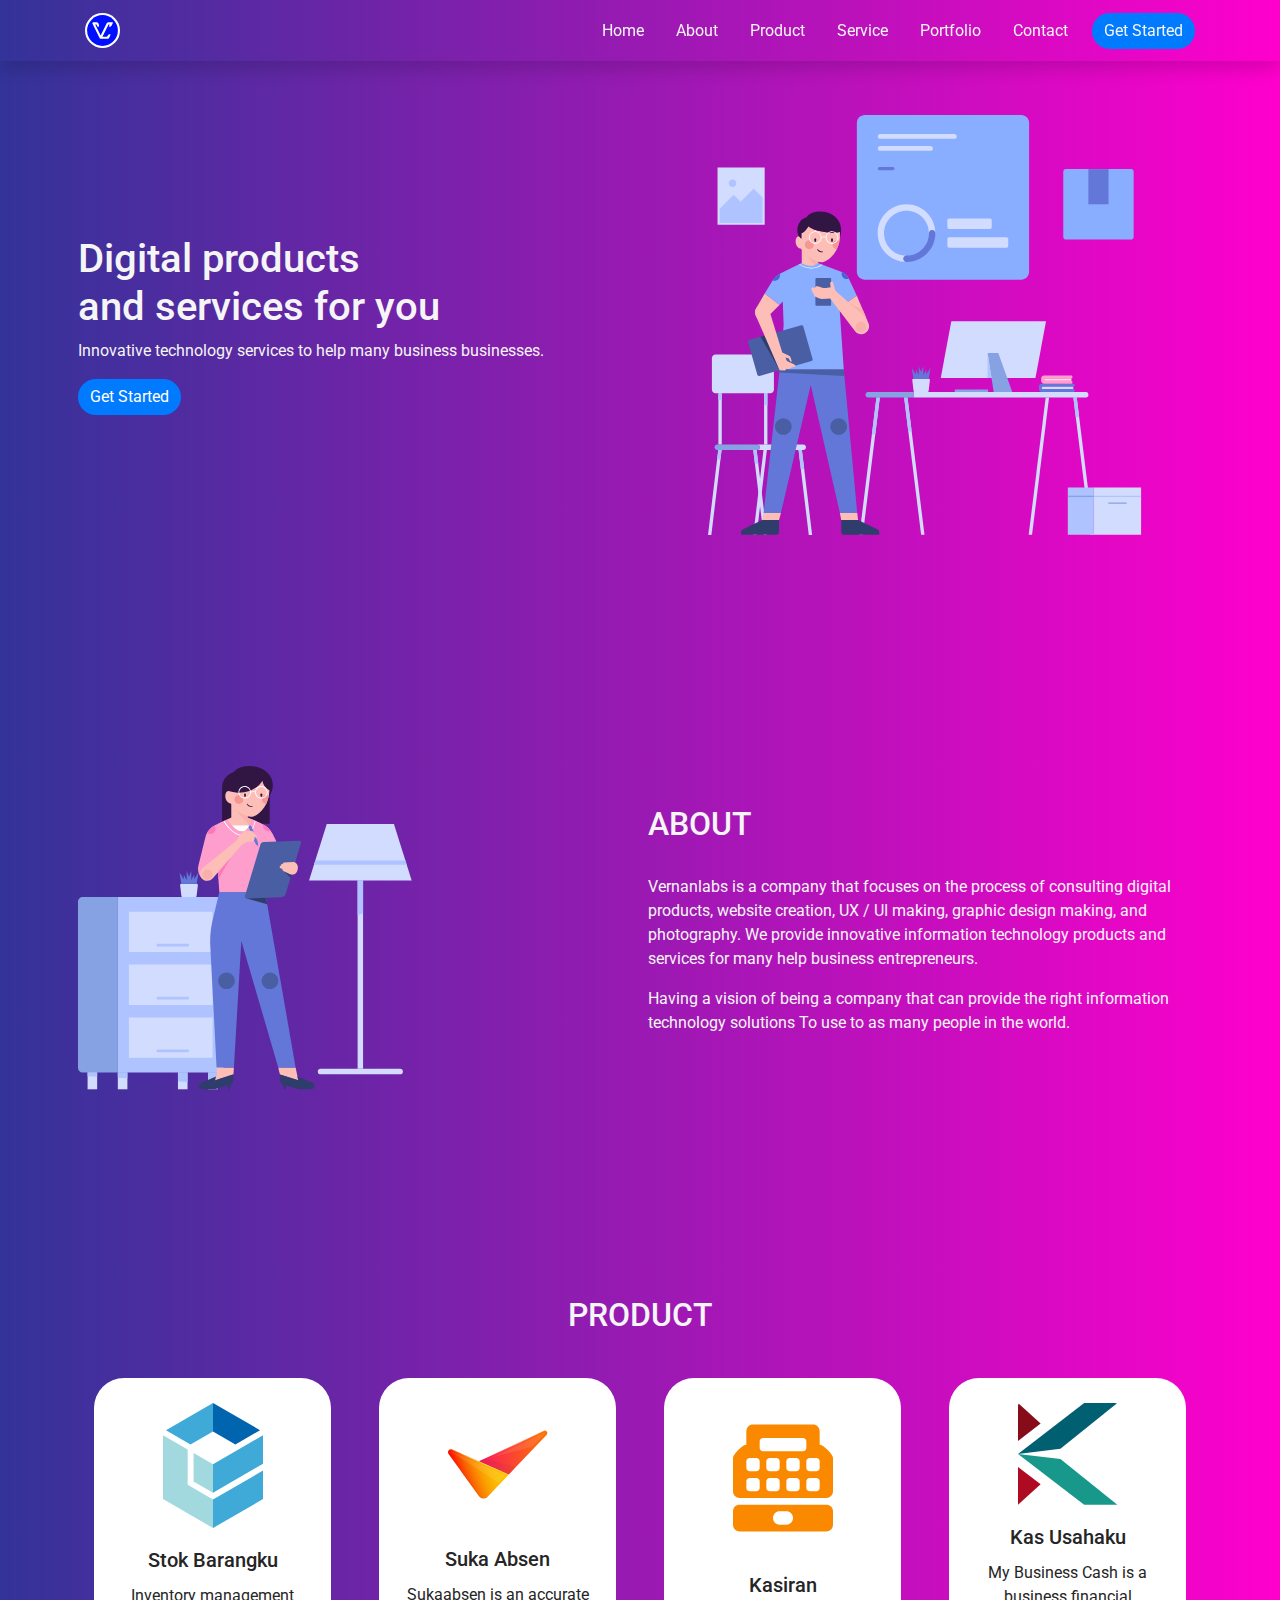
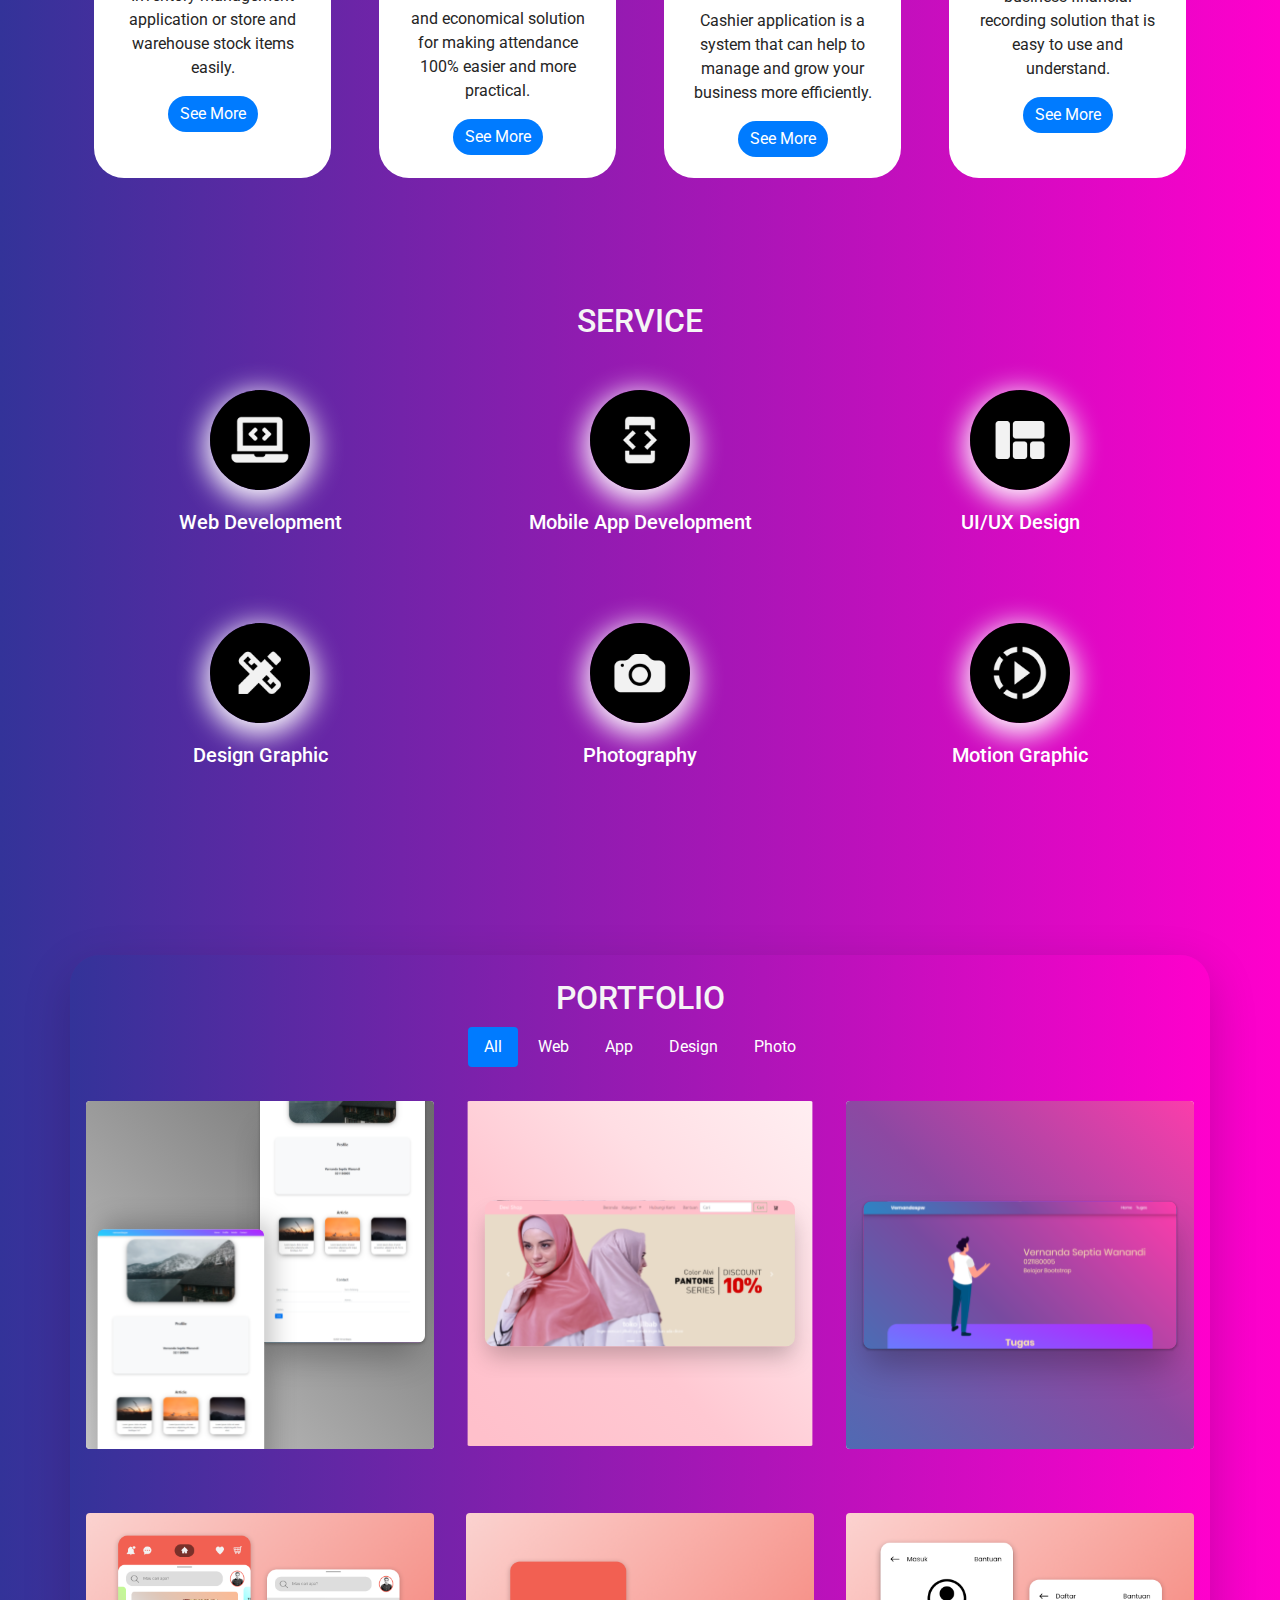
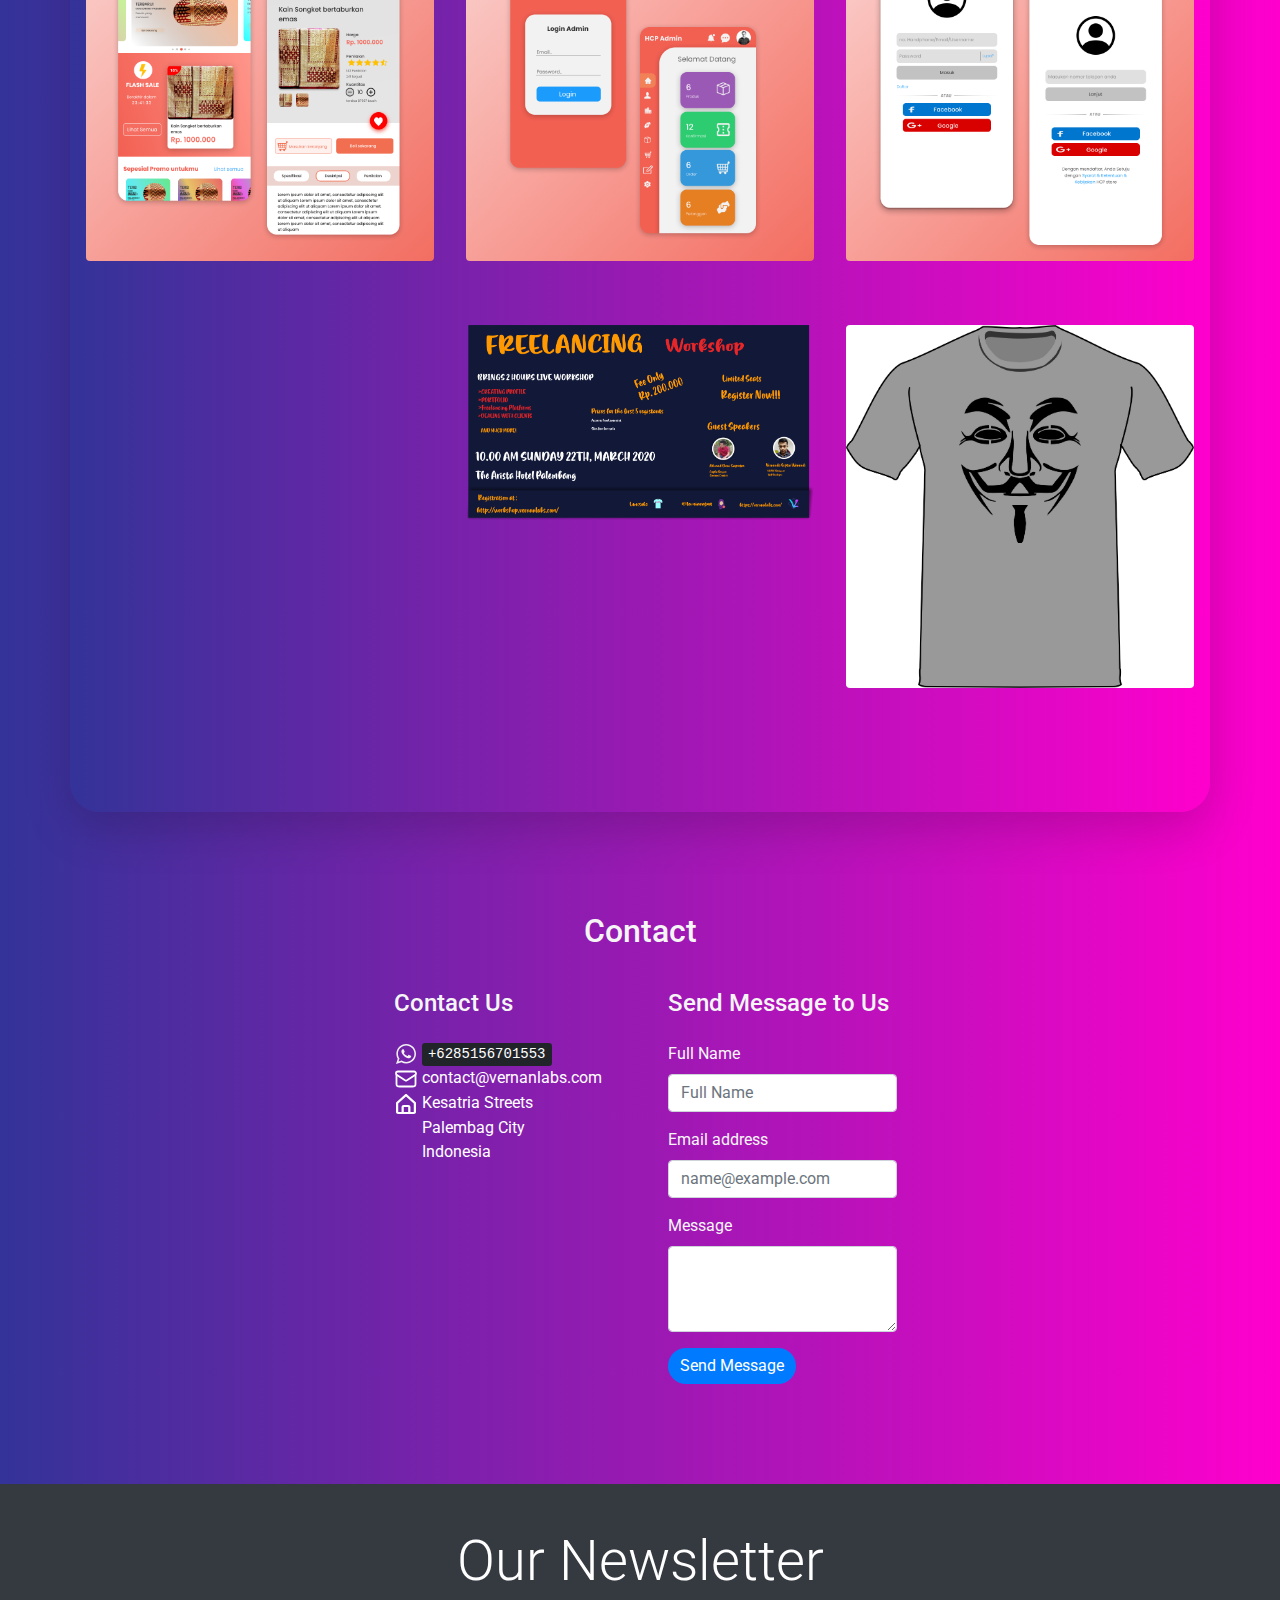
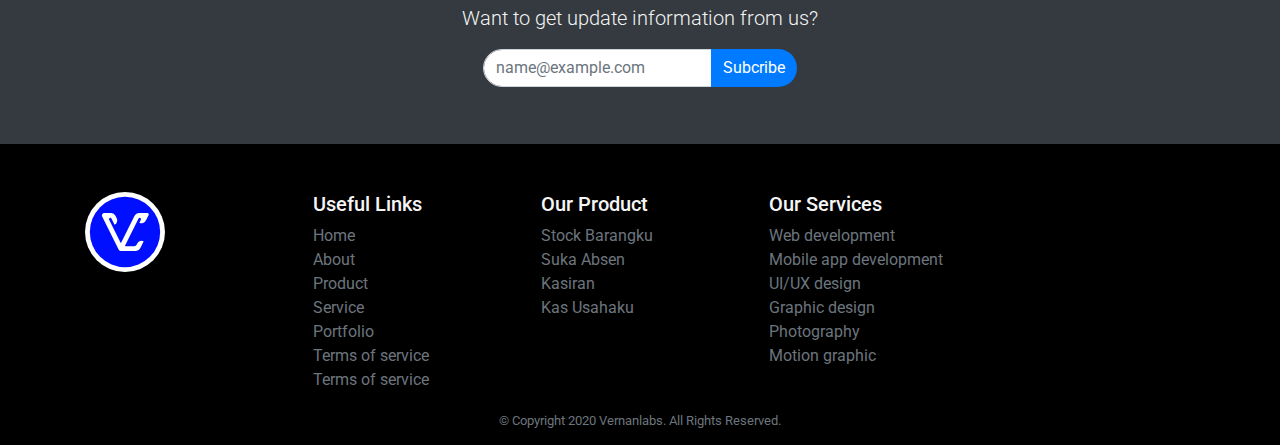
==== commit a40b746b: "fg" ====
--- a/index.html
+++ b/index.html
@@ -284,7 +284,7 @@
                         <div class="col-md p-3">
                             <figure class="figure">
                                 <div class="figure-img">
-                                    <img src="img/web1.png" class="figure-img img-fluid rounded" alt="">
+                                    <img src="img/portofolio/web1.svg" class="figure-img img-fluid rounded" alt="">
                                     <div class="konteks d-flex justify-content-center">
                                         <div class="titel align-self-center text-center">
                                             <h4>Latihan baru</h4>
@@ -305,7 +305,7 @@
                         <div class="col-md p-3">
                             <figure class="figure">
                                 <div class="figure-img">
-                                    <img src="img/web2.png" class="figure-img img-fluid rounded" alt="">
+                                    <img src="img/portofolio/web2.svg" class="figure-img img-fluid rounded" alt="">
                                     <div class="konteks d-flex justify-content-center">
                                         <div class="titel align-self-center text-center">
                                             <h4>dev shop</h4>
@@ -326,7 +326,7 @@
                         <div class="col-md p-3">
                             <figure class="figure">
                                 <div class="figure-img">
-                                    <img src="img/web3.png" class="figure-img img-fluid rounded" alt="">
+                                    <img src="img/portofolio/web3.svg" class="figure-img img-fluid rounded" alt="">
                                     <div class="konteks d-flex justify-content-center">
                                         <div class="titel align-self-center text-center">
                                             <h4>Bootstrao</h4>
@@ -932,7 +932,7 @@
                     </ul>
                 </div>
                 <div class="col-6 col-md">
-                    <h5>Our Newsletter</h5>
+                    <h5></h5>
 
                 </div>
             </div>
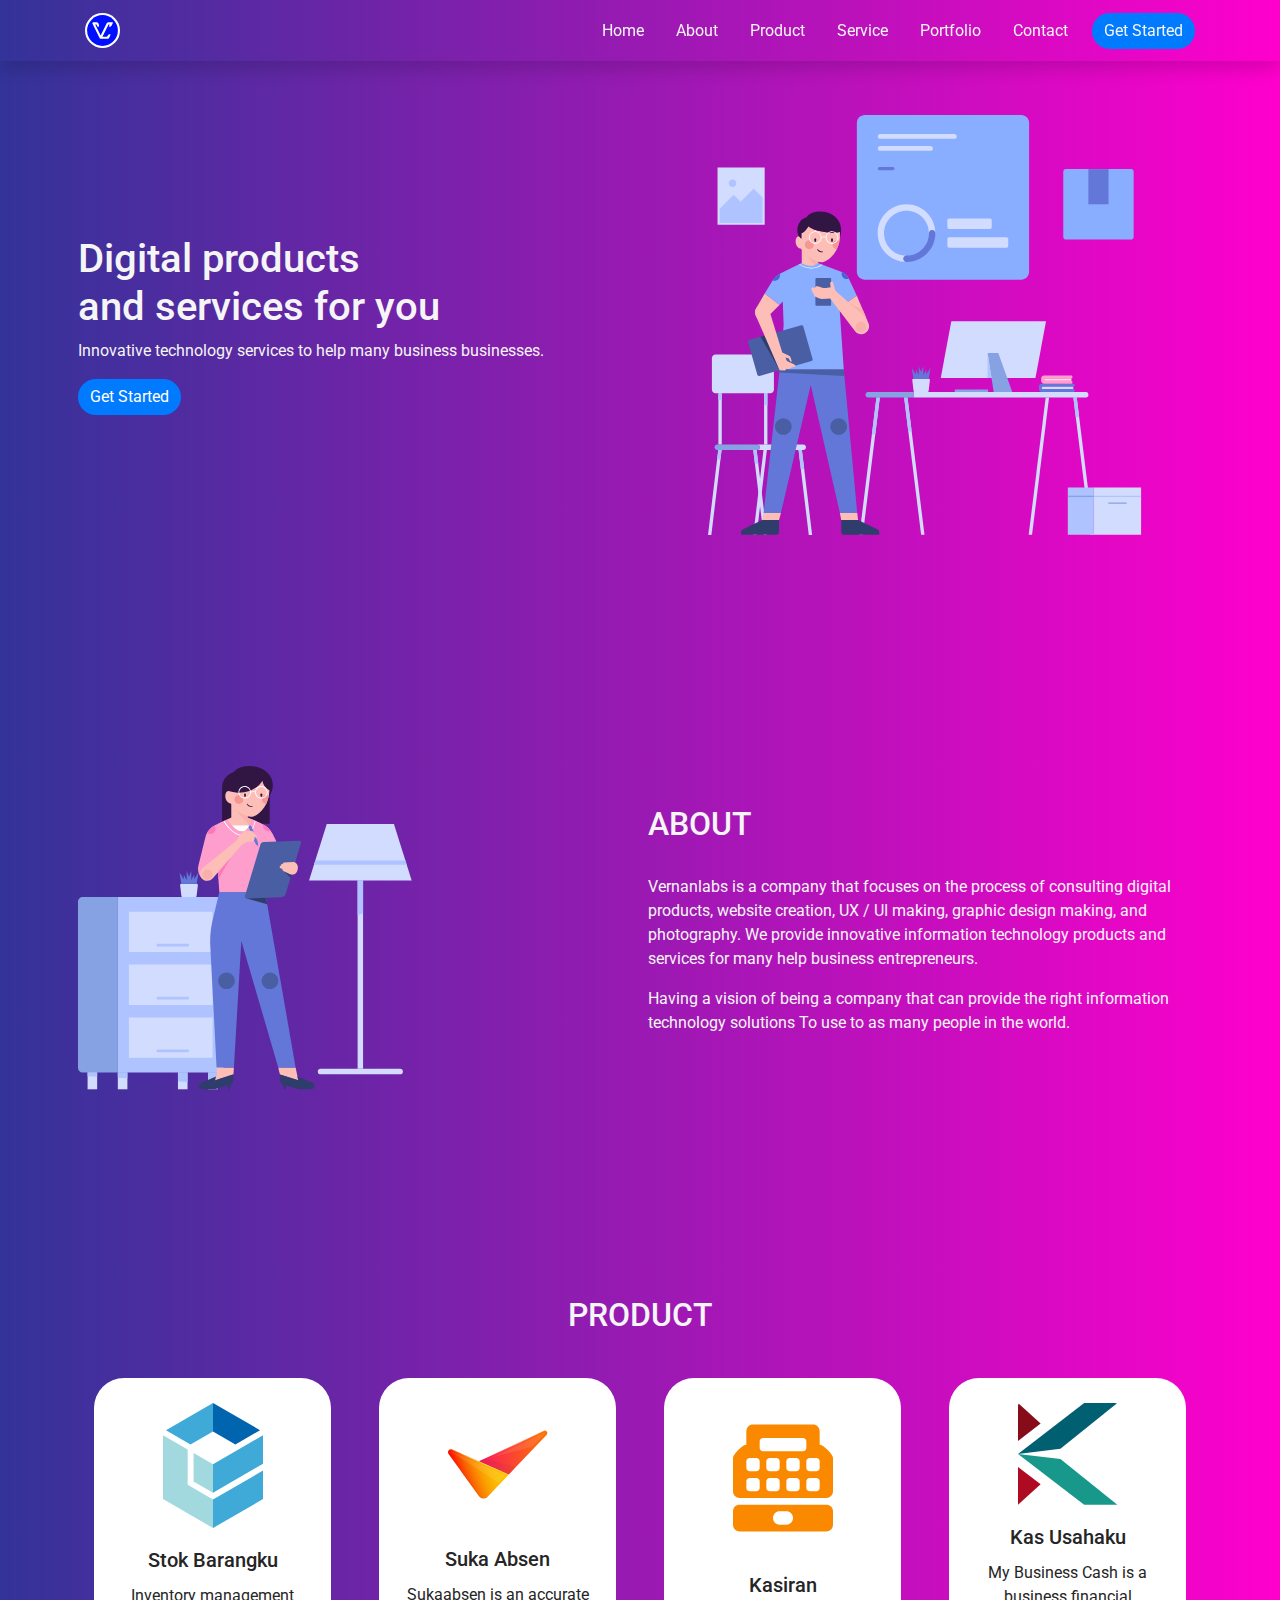
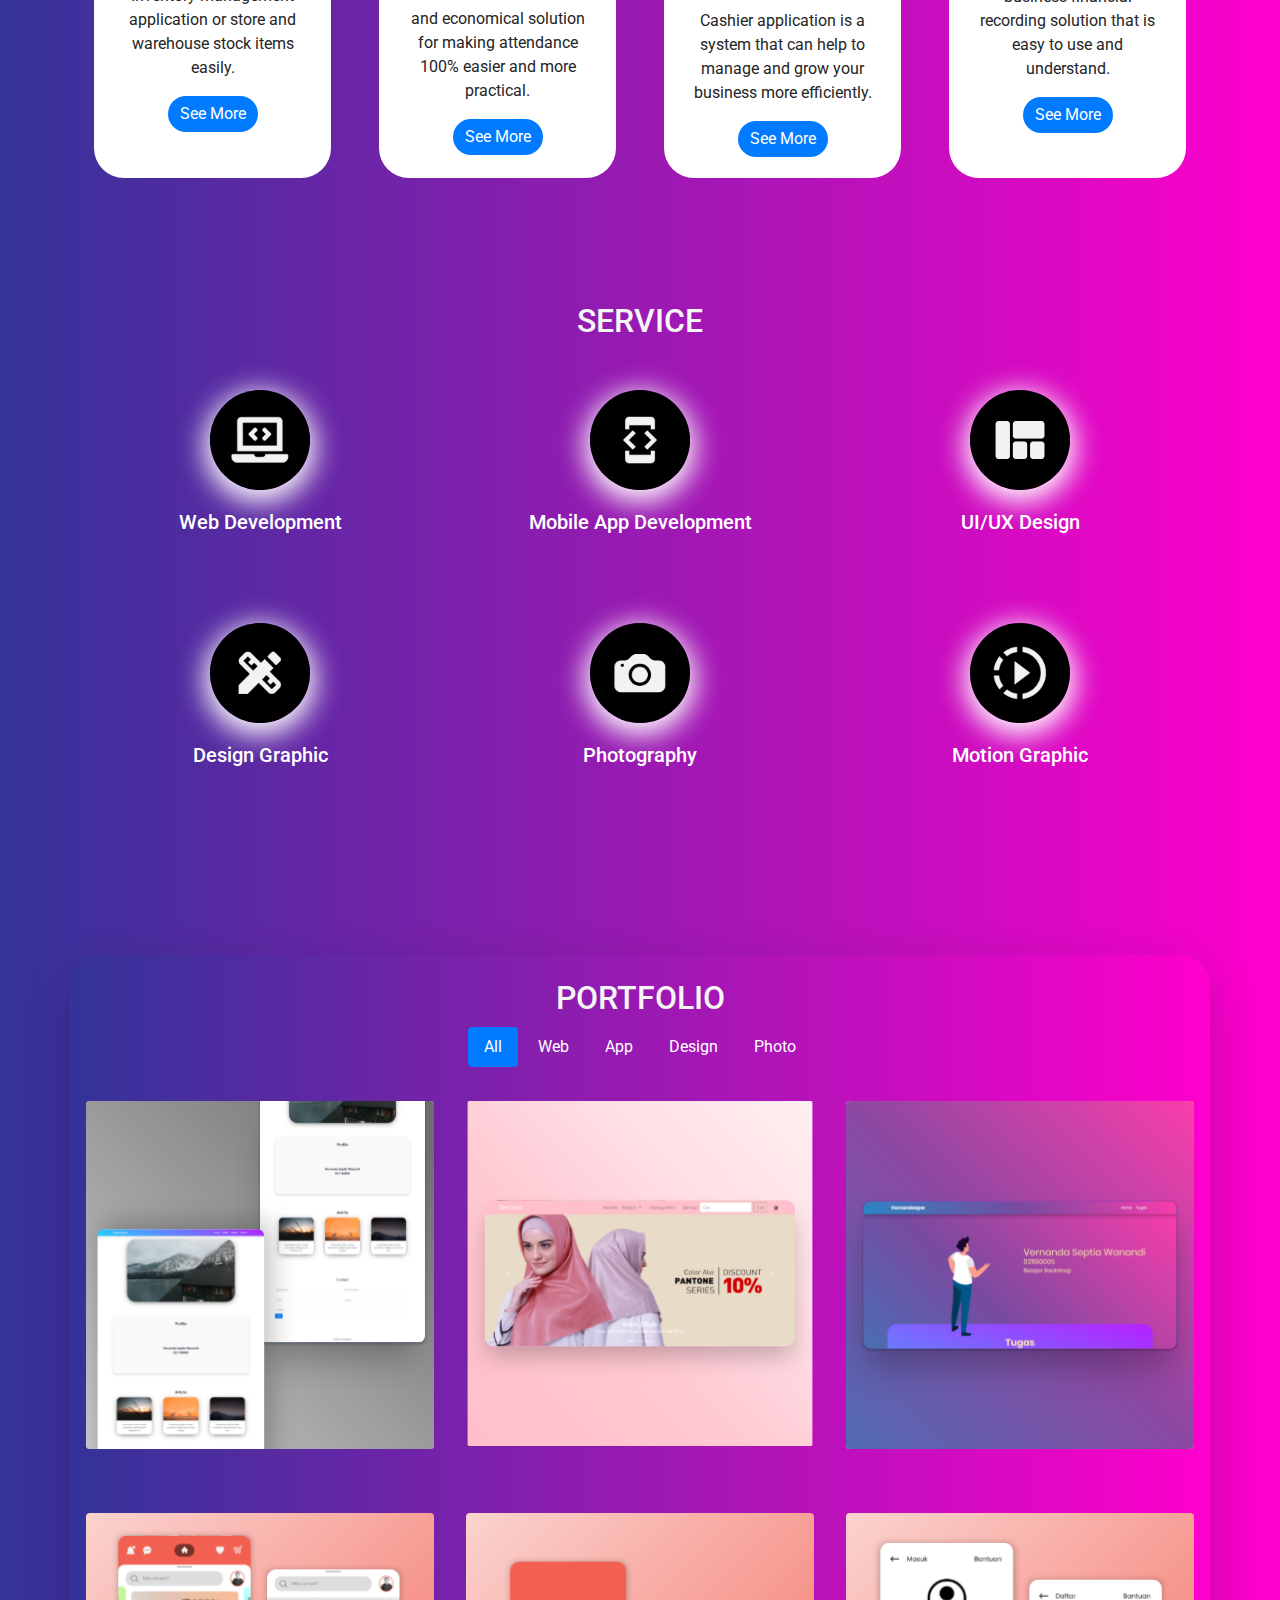
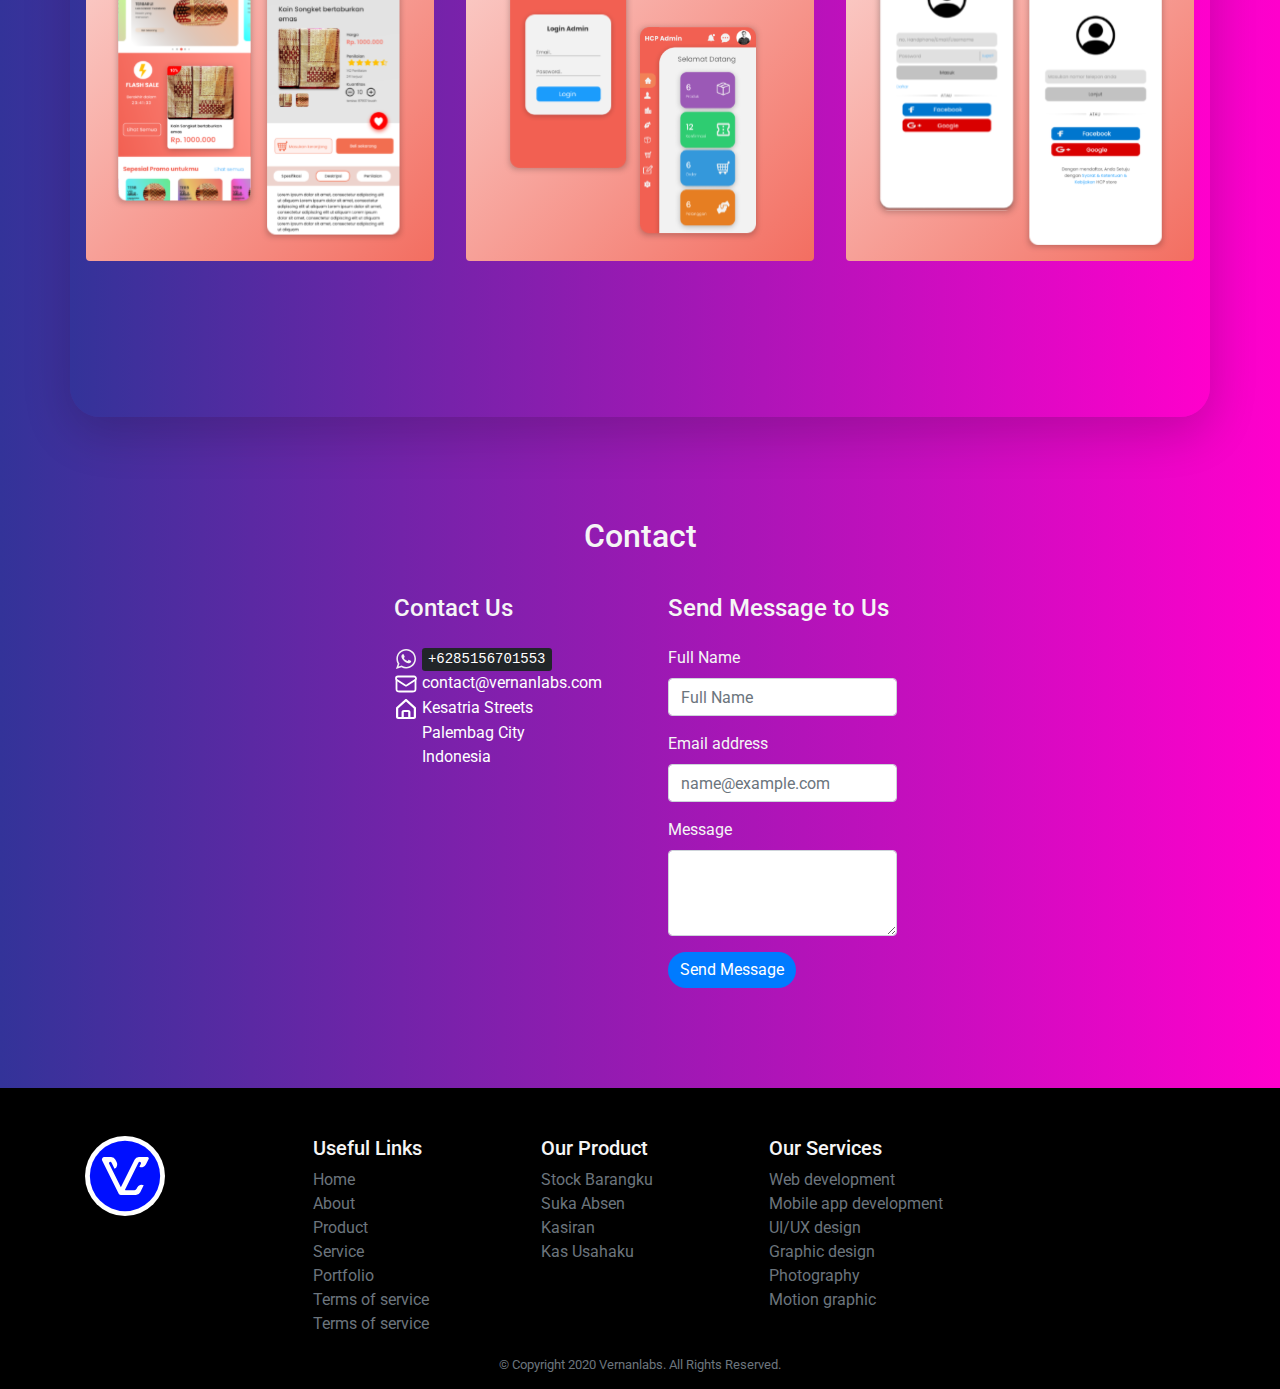
==== commit 63ceb041: "fxg" ====
--- a/index.html
+++ b/index.html
@@ -349,7 +349,7 @@
                         <div class="col-md p-3">
                             <figure class="figure">
                                 <div class="figure-img">
-                                    <img src="img/hp1.png" class="figure-img img-fluid rounded" alt="">
+                                    <img src="img/portofolio/h1.svg" class="figure-img img-fluid rounded" alt="">
                                     <div class="konteks d-flex justify-content-center">
                                         <div class="titel align-self-center text-center">
                                             <h4>Shop</h4>
@@ -370,7 +370,7 @@
                         <div class="col-md p-3">
                             <figure class="figure">
                                 <div class="figure-img">
-                                    <img src="img/hp2.png" class="figure-img img-fluid rounded" alt="">
+                                    <img src="img/portofolio/h2.svg" class="figure-img img-fluid rounded" alt="">
                                     <div class="konteks d-flex justify-content-center">
                                         <div class="titel align-self-center text-center">
                                             <h4>Dashboard</h4>
@@ -391,7 +391,7 @@
                         <div class="col-md p-3">
                             <figure class="figure">
                                 <div class="figure-img">
-                                    <img src="img/hp3.png" class="figure-img img-fluid rounded" alt="">
+                                    <img src="img/portofolio/h3.svg" class="figure-img img-fluid rounded" alt="">
                                     <div class="konteks d-flex justify-content-center">
                                         <div class="titel align-self-center text-center">
                                             <h4>UIUX login</h4>
@@ -433,6 +433,7 @@
                             </figure>
                         </div>
                         <div class="col-md p-3">
+                            <!--  
                             <figure class="figure">
                                 <div class="figure-img">
                                     <img src="img/doni brosur1.png" class="figure-img img-fluid rounded" alt="">
@@ -452,8 +453,10 @@
                                     </div>
                                 </div>
                             </figure>
-                        </div>
-                        <div class="col-md p-3">
+                             -->
+                        </div>
+                        <div class="col-md p-3">
+                            <!-- 
                             <figure class="figure">
                                 <div class="figure-img">
                                     <img src="img/dika.jpg" class="figure-img img-fluid rounded" alt="">
@@ -473,10 +476,12 @@
                                     </div>
                                 </div>
                             </figure>
+                              -->
                         </div>
                     </div>
                     <div class="row d-fex justify-content-center">
                         <div class="col-md p-3">
+                            <!-- 
                             <figure class="figure">
                                 <div class="figure-img">
                                     <img src="img/off1.jpg" class="figure-img img-fluid rounded" alt="">
@@ -496,8 +501,10 @@
                                     </div>
                                 </div>
                             </figure>
-                        </div>
-                        <div class="col-md p-3">
+                             -->
+                        </div>
+                        <div class="col-md p-3">
+                            <!--  
                             <figure class="figure">
                                 <div class="figure-img">
                                     <img src="img/off2.jpg" class="figure-img img-fluid rounded" alt="">
@@ -517,8 +524,10 @@
                                     </div>
                                 </div>
                             </figure>
-                        </div>
-                        <div class="col-md p-3">
+                            -->
+                        </div>
+                        <div class="col-md p-3">
+                            <!--  
                             <figure class="figure">
                                 <div class="figure-img">
                                     <img src="img/off3.jpg" class="figure-img img-fluid rounded" alt="">
@@ -538,7 +547,9 @@
                                     </div>
                                 </div>
                             </figure>
-                        </div>
+                             -->
+                        </div>
+
                     </div>
                 </div>
                 <!-- web -->
@@ -681,6 +692,7 @@
                 <div class="tab-pane fade" id="pills-design" role="tabpanel" aria-labelledby="pills-design-tab">
                     <div class="row d-fex justify-content-center">
                         <div class="col-md p-3">
+                            <!--  
                             <figure class="figure">
                                 <div class="figure-img">
                                     <img src="img/ayu.png" class="figure-img img-fluid rounded" alt="">
@@ -700,8 +712,10 @@
                                     </div>
                                 </div>
                             </figure>
-                        </div>
-                        <div class="col-md p-3">
+                             -->
+                        </div>
+                        <div class="col-md p-3">
+                            <!-- 
                             <figure class="figure">
                                 <div class="figure-img">
                                     <img src="img/doni brosur1.png" class="figure-img img-fluid rounded" alt="">
@@ -721,8 +735,10 @@
                                     </div>
                                 </div>
                             </figure>
-                        </div>
-                        <div class="col-md p-3">
+                          -->
+                        </div>
+                        <div class="col-md p-3">
+                            <!-- 
                             <figure class="figure">
                                 <div class="figure-img">
                                     <img src="img/dika.jpg" class="figure-img img-fluid rounded" alt="">
@@ -742,6 +758,7 @@
                                     </div>
                                 </div>
                             </figure>
+                             -->
                         </div>
                     </div>
                 </div>
@@ -749,6 +766,7 @@
                 <div class="tab-pane fade" id="pills-photo" role="tabpanel" aria-labelledby="pills-photo-tab">
                     <div class="row d-fex justify-content-center">
                         <div class="col-md p-3">
+                            <!--  
                             <figure class="figure">
                                 <div class="figure-img">
                                     <img src="img/off1.jpg" class="figure-img img-fluid rounded" alt="">
@@ -768,8 +786,10 @@
                                     </div>
                                 </div>
                             </figure>
-                        </div>
-                        <div class="col-md p-3">
+                             -->
+                        </div>
+                        <div class="col-md p-3">
+                            <!--  
                             <figure class="figure">
                                 <div class="figure-img">
                                     <img src="img/off2.jpg" class="figure-img img-fluid rounded" alt="">
@@ -789,8 +809,10 @@
                                     </div>
                                 </div>
                             </figure>
-                        </div>
-                        <div class="col-md p-3">
+                             -->
+                        </div>
+                        <div class="col-md p-3">
+                            <!-- 
                             <figure class="figure">
                                 <div class="figure-img">
                                     <img src="img/off3.jpg" class="figure-img img-fluid rounded" alt="">
@@ -810,6 +832,7 @@
                                     </div>
                                 </div>
                             </figure>
+                             -->
                         </div>
                     </div>
                 </div>
@@ -867,26 +890,6 @@
         </div>
     </section>
 
-    <section class="subcribe" style="height: 260px;">
-        <div class="jumbotron jumbotron-fluid bg-dark d-flex justify-content-center">
-            <div class="container text-center" style="margin-top: -20px;">
-                <h6 class="display-4" style="color: white;">Our Newsletter</h6>
-                <p class="lead">Want to get update information from us?
-                </p>
-                <div class="col-12 d-flex justify-content-center">
-                    <class class="form-group">
-                        <div class="input-group mb-3">
-                            <input type="email" class="form-control" id="exampleFormControlInput1"
-                                placeholder="name@example.com">
-                            <div class="input-group-append">
-                                <button class="btn btn-primary" type="button">Subcribe</button>
-                            </div>
-                        </div>
-                </div>
-
-            </div>
-        </div>
-    </section>
 
     <footer class="container-fluid py-5">
         <div class="container">
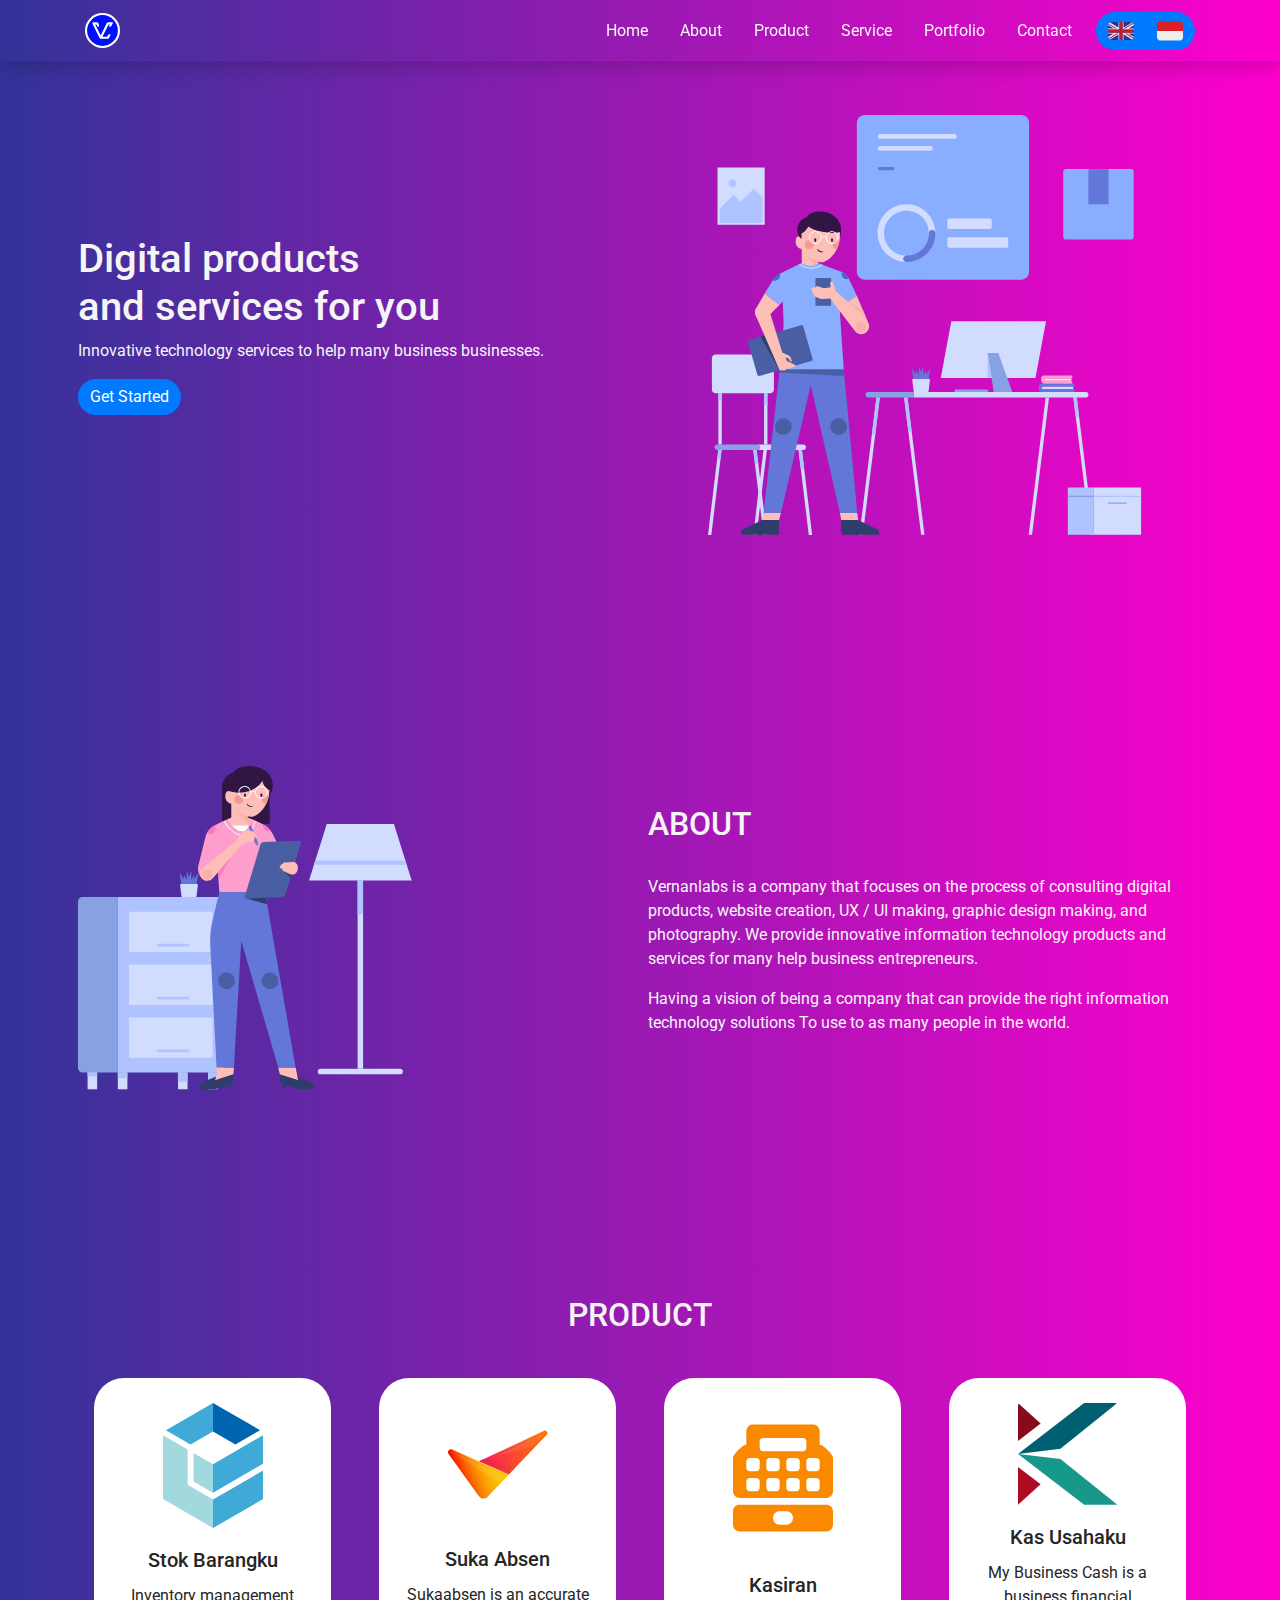
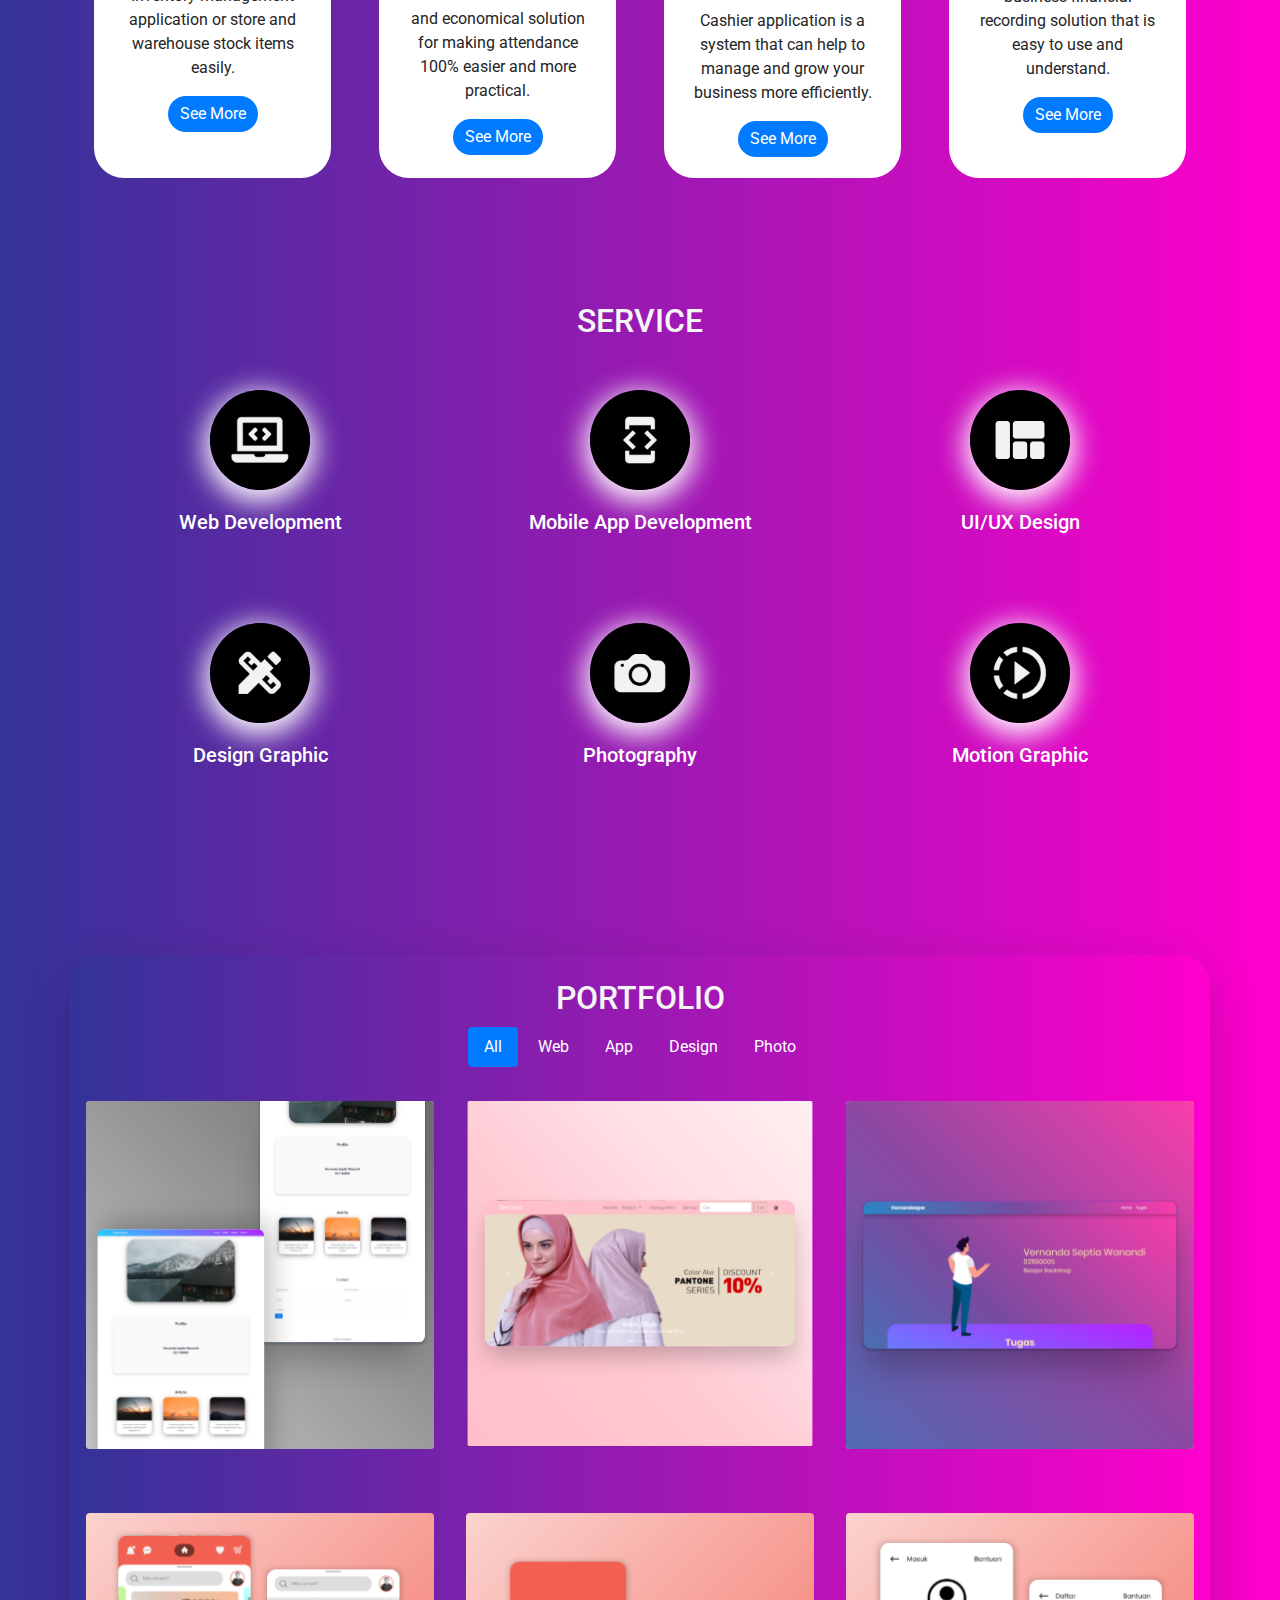
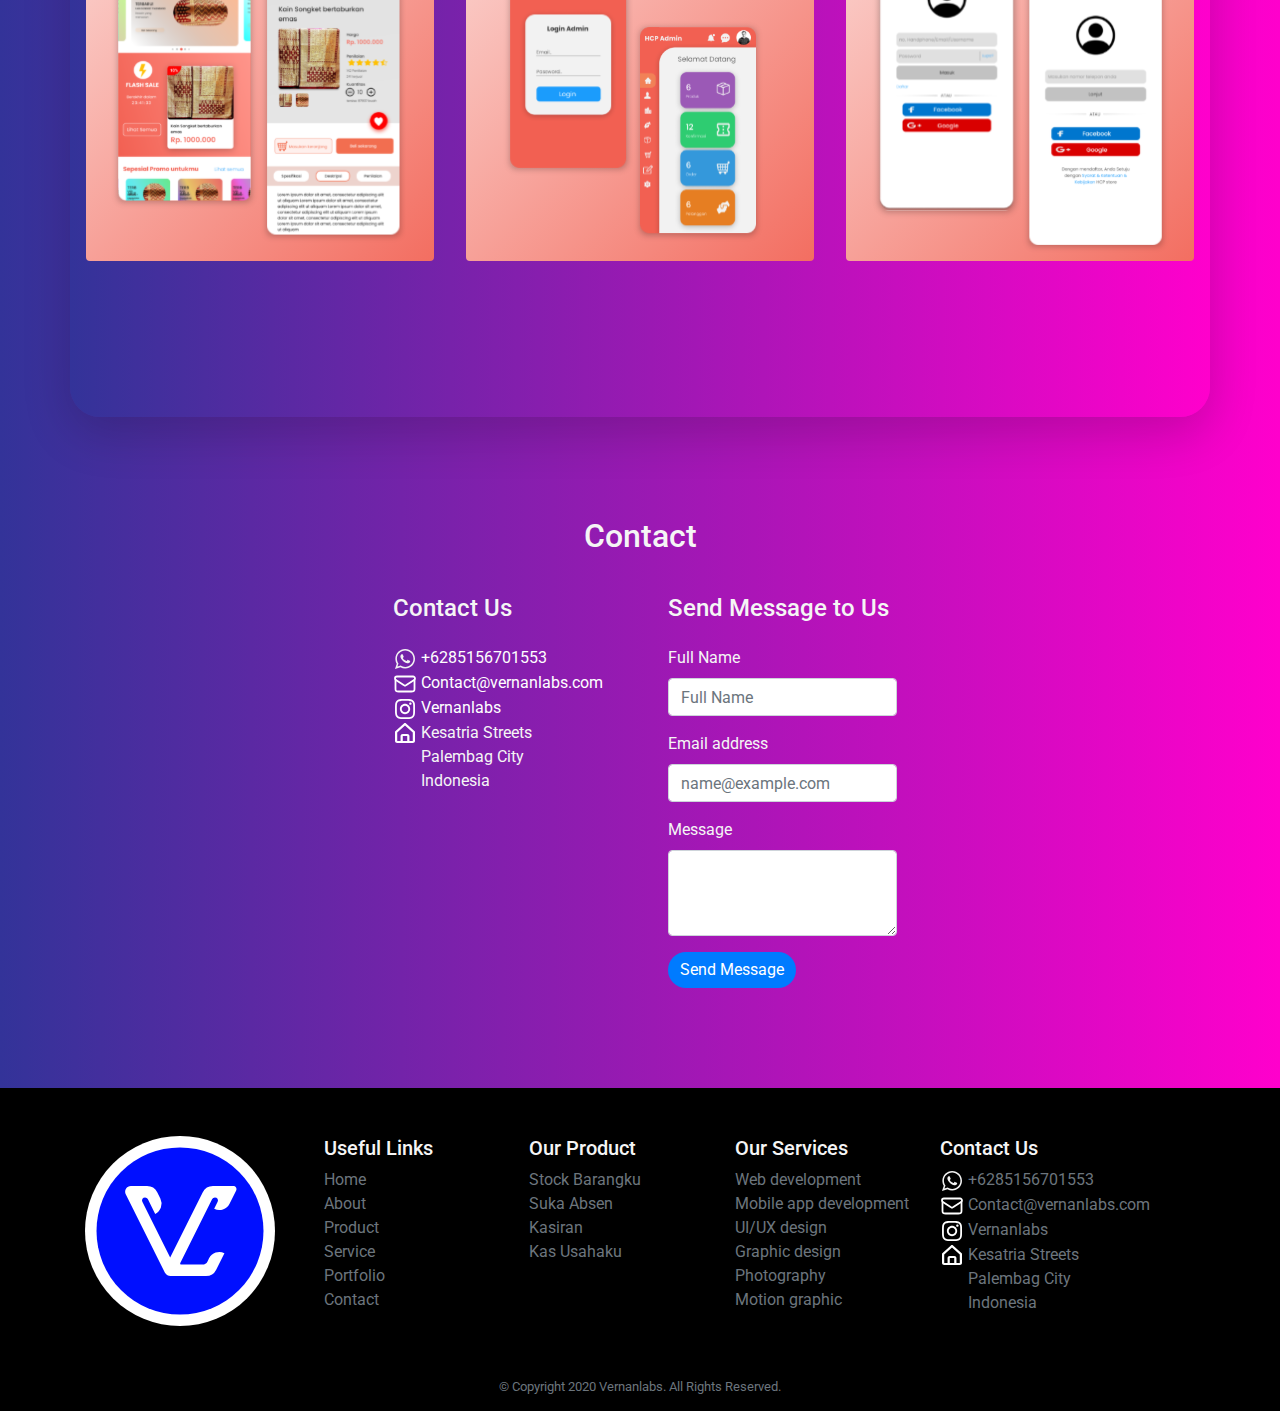
==== commit 669c1e52: "f" ====
--- a/index.html
+++ b/index.html
@@ -50,8 +50,19 @@
                         <a class="nav-link" href="#halkontak">Contact</a>
                     </li>
                     <form class="form-inline my-2 my-lg-0">
-                        <a href="#halabout" class="btn btn-primary my-2 my-sm-0 getstar" style="border: 0px;"
-                            type="submit">Get Started</a>
+
+                        <div href="#" class="btn-group my-2 my-sm-0" role="group"">
+                            <button type=" button" class="btn btn-primary">
+                            <a href="index.html">
+                                <img class="lang" src="img/icon/en.svg" alt="">
+                            </a>
+                            </button>
+                            <button type="button" class="btn btn-primary">
+                                <a href="maps/id.html">
+                                    <img class="lang" src="img/icon/indo.svg" alt="">
+                                </a>
+                            </button>
+                        </div>
                     </form>
 
             </div>
@@ -137,7 +148,7 @@
                             <h5 class="card-title text-center">Suka Absen</h5>
                             <p class="card-text">Sukaabsen is an accurate and economical solution for making attendance
                                 100% easier and more practical.</p>
-                            <a href="#" class="btn btn-primary">See More</a>
+                            <a href="maps/comingsoon.html" class="btn btn-primary">See More</a>
                         </div>
                     </div>
                 </div>
@@ -149,7 +160,7 @@
                             <h5 class="card-title text-center">Kasiran</h5>
                             <p class="card-text">Cashier application is a system that can help to manage and grow your
                                 business more efficiently.</p>
-                            <a href="#" class="btn btn-primary">See More</a>
+                            <a href="maps/comingsoon.html" class="btn btn-primary">See More</a>
                         </div>
                     </div>
                 </div>
@@ -161,7 +172,7 @@
                             <h5 class="card-title text-center ">Kas Usahaku</h5>
                             <p class="card-text">My Business Cash is a business financial recording solution that is
                                 easy to use and understand.</p>
-                            <a href="#" class="btn btn-primary">See More</a>
+                            <a href="maps/comingsoon.html" class="btn btn-primary">See More</a>
                         </div>
                     </div>
                 </div>
@@ -175,7 +186,7 @@
             <h2 class="text-center">SERVICE</h2>
             <div class="row d-flex justify-content-center lyn">
                 <div class="col-md p-3">
-                    <a href="#" target="_blank" rel="noopener noreferrer">
+                    <a href="maps/comingsoon.html" target="_blank" rel="noopener noreferrer">
                         <div class="card align-items-center cdlyn">
                             <img src="img/layanan/webdev.png"
                                 class="card-img-top img-fluid webdev iclyn animate__animated animate__pulse animate__slow animate__infinite"
@@ -187,7 +198,7 @@
                     </a>
                 </div>
                 <div class="col-md p-3">
-                    <a href="#" target="_blank" rel="noopener noreferrer">
+                    <a href="maps/comingsoon.html" target="_blank" rel="noopener noreferrer">
                         <div class="card align-items-center cdlyn">
                             <img src="img/layanan/appdev.png"
                                 class="card-img-top img-fluid iconproduk animate__animated animate__pulse animate__slow animate__infinite"
@@ -199,7 +210,7 @@
                     </a>
                 </div>
                 <div class="col-md p-3">
-                    <a href="#" target="_blank" rel="noopener noreferrer">
+                    <a href="maps/comingsoon.html" target="_blank" rel="noopener noreferrer">
                         <div class="card align-items-center cdlyn">
                             <img src="img/layanan/uiux.png"
                                 class="card-img-top img-fluid iconproduk animate__animated animate__pulse animate__slow animate__infinite"
@@ -213,7 +224,7 @@
             </div>
             <div class="row d-flex justify-content-center lyn">
                 <div class="col-md p-3">
-                    <a href="#" target="_blank" rel="noopener noreferrer">
+                    <a href="maps/comingsoon.html" target="_blank" rel="noopener noreferrer">
                         <div class="card align-items-center cdlyn">
                             <img src="img/layanan/designn.png"
                                 class="card-img-top img-fluid iconproduk animate__animated animate__pulse animate__slow animate__infinite"
@@ -225,7 +236,7 @@
                     </a>
                 </div>
                 <div class="col-md p-3">
-                    <a href="#" target="_blank" rel="noopener noreferrer">
+                    <a href="maps/comingsoon.html" target="_blank" rel="noopener noreferrer">
                         <div class="card align-items-center cdlyn">
                             <img src="img/layanan/camera.png"
                                 class="card-img-top img-fluid iconproduk animate__animated animate__pulse animate__slow animate__infinite"
@@ -237,7 +248,7 @@
                     </a>
                 </div>
                 <div class="col-md p-3">
-                    <a href="#" target="_blank" rel="noopener noreferrer">
+                    <a href="maps/comingsoon.html" target="_blank" rel="noopener noreferrer">
                         <div class="card align-items-center cdlyn">
                             <img src="img/layanan/motion.png"
                                 class="card-img-top img-fluid iconproduk animate__animated animate__pulse animate__slow animate__infinite"
@@ -849,19 +860,24 @@
                 <div class="col-md d-flex justify-content-center">
                     <div class="kotkon1">
                         <h4 class="pb-3">Contact Us</h4>
-                        <a href="#">
-                            <img src="img/icon/Whatsapp.svg" alt=""> <kbd>+6285156701553</kbd>
+                        <a href="https://wa.me/085156701553">
+                            <img src="img/icon/Whatsapp.svg" alt=""> +6285156701553
                         </a>
                         <br>
                         <a href="#">
-                            <img src="img/icon/Email.svg" alt=""> contact@vernanlabs.com
+                            <img src="img/icon/Email.svg" alt=""> Contact@vernanlabs.com
                         </a>
                         <br>
-                        <a href="#">
+                        <a href="https://www.instagram.com/vernanlabs/">
+                            <img src="img/icon/Instagram.svg" alt="">
+                            Vernanlabs
+                        </a>
+                        <br>
+                        <span href="#">
                             <img src="img/icon/home21.svg" alt=""> Kesatria Streets <br>
                             &nbsp;&nbsp;&nbsp;&nbsp;&nbsp;&nbsp; Palembag City <br>
                             &nbsp;&nbsp;&nbsp;&nbsp;&nbsp;&nbsp; Indonesia
-                        </a>
+                        </span>
                     </div>
                 </div>
                 <div class="col-md d-flex justify-content-center">
@@ -894,7 +910,7 @@
     <footer class="container-fluid py-5">
         <div class="container">
             <div class="row">
-                <div class="col-12 col-md">
+                <div class="col-12 col-md pb-5 pr-5">
                     <img src="img/logos.svg" alt="" class="fotlog">
                     <title>Product</title>
                     <circle cx="12" cy="12" r="10" />
@@ -906,44 +922,56 @@
                     <h5>Useful Links</h5>
                     <ul class="list-unstyled text-small">
                         <li><a class="text-muted" href="#">Home</a></li>
-                        <li><a class="text-muted" href="#">About</a></li>
-                        <li><a class="text-muted" href="#">Product</a></li>
-                        <li><a class="text-muted" href="#">Service</a></li>
-                        <li><a class="text-muted" href="#">Portfolio</a></li>
-                        <li><a class="text-muted" href="#">Terms of service</a></li>
-                        <li><a class="text-muted" href="#">Terms of service</a></li>
+                        <li><a class="text-muted" href="#halabout">About</a></li>
+                        <li><a class="text-muted" href="#halproduct">Product</a></li>
+                        <li><a class="text-muted" href="#hallayanan">Service</a></li>
+                        <li><a class="text-muted" href="#halfolio">Portfolio</a></li>
+                        <li><a class="text-muted" href="#halkontak">Contact</a></li>
                     </ul>
                 </div>
                 <div class="col-6 col-md">
                     <h5>Our Product</h5>
                     <ul class="list-unstyled text-small">
-                        <li><a class="text-muted" href="#">Stock Barangku</a></li>
-                        <li><a class="text-muted" href="#">Suka Absen</a></li>
-                        <li><a class="text-muted" href="#">Kasiran</a></li>
-                        <li><a class="text-muted" href="#">Kas Usahaku</a></li>
+                        <li><a class="text-muted" href="maps/comingsoon.html">Stock Barangku</a></li>
+                        <li><a class="text-muted" href="maps/comingsoon.html">Suka Absen</a></li>
+                        <li><a class="text-muted" href="maps/comingsoon.html">Kasiran</a></li>
+                        <li><a class="text-muted" href="maps/comingsoon.html">Kas Usahaku</a></li>
                     </ul>
                 </div>
                 <div class="col-6 col-md">
                     <h5>Our Services</h5>
                     <ul class="list-unstyled text-small">
-                        <li><a class="text-muted" href="#">Web development</a></li>
-                        <li><a class="text-muted" href="#">Mobile app development</a></li>
-                        <li><a class="text-muted" href="#">UI/UX design</a></li>
-                        <li><a class="text-muted" href="#">Graphic design</a></li>
-                        <li><a class="text-muted" href="#">Photography</a></li>
-                        <li><a class="text-muted" href="#">Motion graphic</a></li>
+                        <li><a class="text-muted" href="maps/comingsoon.html">Web development</a></li>
+                        <li><a class="text-muted" href="maps/comingsoon.html">Mobile app development</a></li>
+                        <li><a class="text-muted" href="maps/comingsoon.html">UI/UX design</a></li>
+                        <li><a class="text-muted" href="maps/comingsoon.html">Graphic design</a></li>
+                        <li><a class="text-muted" href="maps/comingsoon.html">Photography</a></li>
+                        <li><a class="text-muted" href="maps/comingsoon.html">Motion graphic</a></li>
                     </ul>
                 </div>
-                <div class="col-6 col-md">
-                    <h5></h5>
-
+                <div class="col-3 d-d-flex">
+                    <h5>Contact Us</h5>
+                    <ul class="list-unstyled text-small">
+                        <li><a class="text-muted" href="https://wa.me/085156701553"><img src="img/icon/Whatsapp.svg"
+                                    alt=""> +6285156701553</a>
+                        </li>
+                        <li><a class="text-muted" href="#"><img src="img/icon/Email.svg" alt="">
+                                Contact@vernanlabs.com</a></li>
+                        <li><a class="text-muted" href="https://www.instagram.com/vernanlabs/"><img
+                                    src="img/icon/Instagram.svg" alt="">
+                                Vernanlabs</a></li>
+                        <li><span class="text-muted" href="#"><img src="img/icon/home21.svg" alt=""> Kesatria Streets
+                                <br>
+                                &nbsp;&nbsp;&nbsp;&nbsp;&nbsp;&nbsp; Palembag City <br>
+                                &nbsp;&nbsp;&nbsp;&nbsp;&nbsp;&nbsp; Indonesia</span></li>
+
+                    </ul>
                 </div>
             </div>
         </div>
         <div class="text-center text-muted" style="margin-bottom: -35px;"><small>&copy; Copyright 2020 Vernanlabs. All
                 Rights Reserved.</small>
         </div>
-
     </footer>
 
     <!-- js -->
--- a/css/style.css
+++ b/css/style.css
@@ -249,11 +249,7 @@
     border-radius: 100px;
 }
 
-.hallayanan .cdlyn:hover {
-    -webkit-box-shadow: 0px 7px 28px 5px rgba(255, 255, 255, 1);
-    -moz-box-shadow: 0px 7px 28px 5px rgba(255, 255, 255, 1);
-    box-shadow: 0px 7px 28px 5px rgba(255, 255, 255, 1);
-}
+
 
 .halkontak {
     padding-top: 100px;
@@ -277,9 +273,13 @@
 }
 
 .fotlog {
-    width: 80px;
+    width: 190px;
 }
 
 .subcribe input {
     border-radius: 30px;
+}
+
+.lang {
+    width: 26px;
 }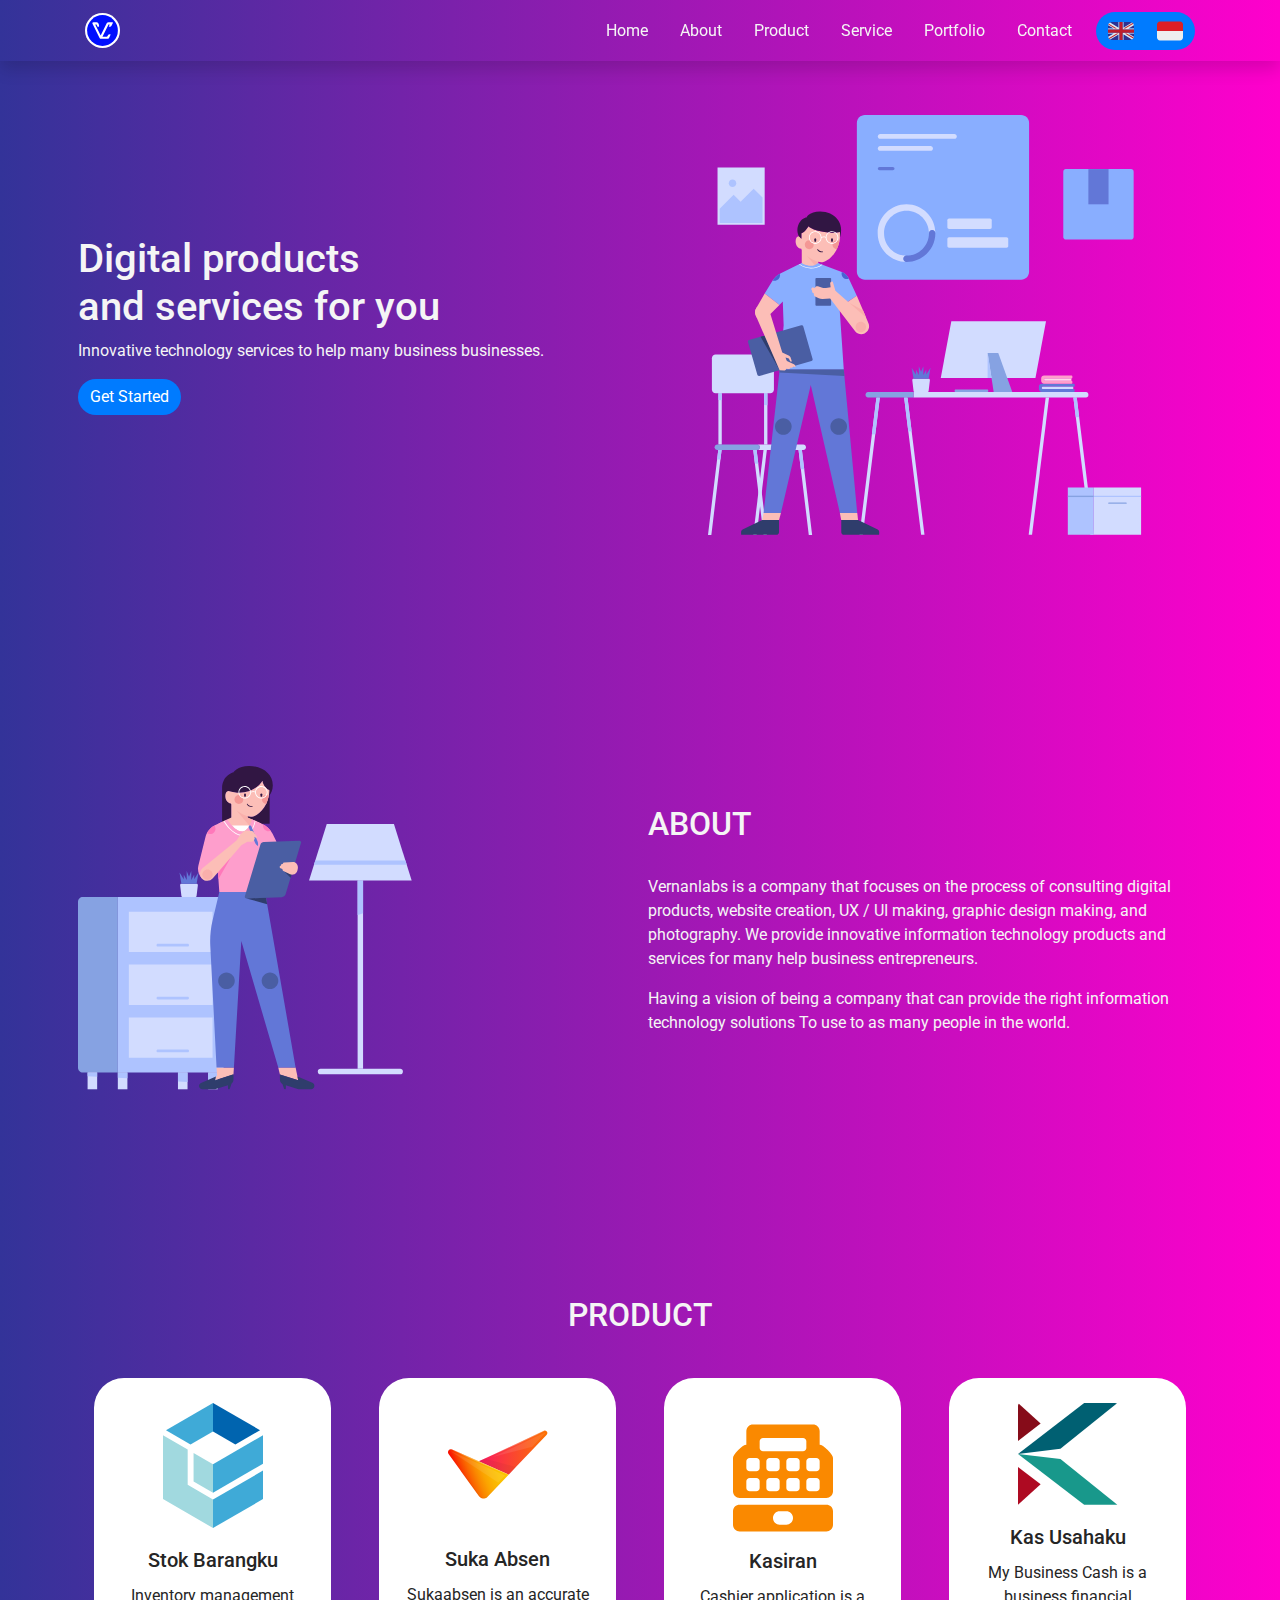
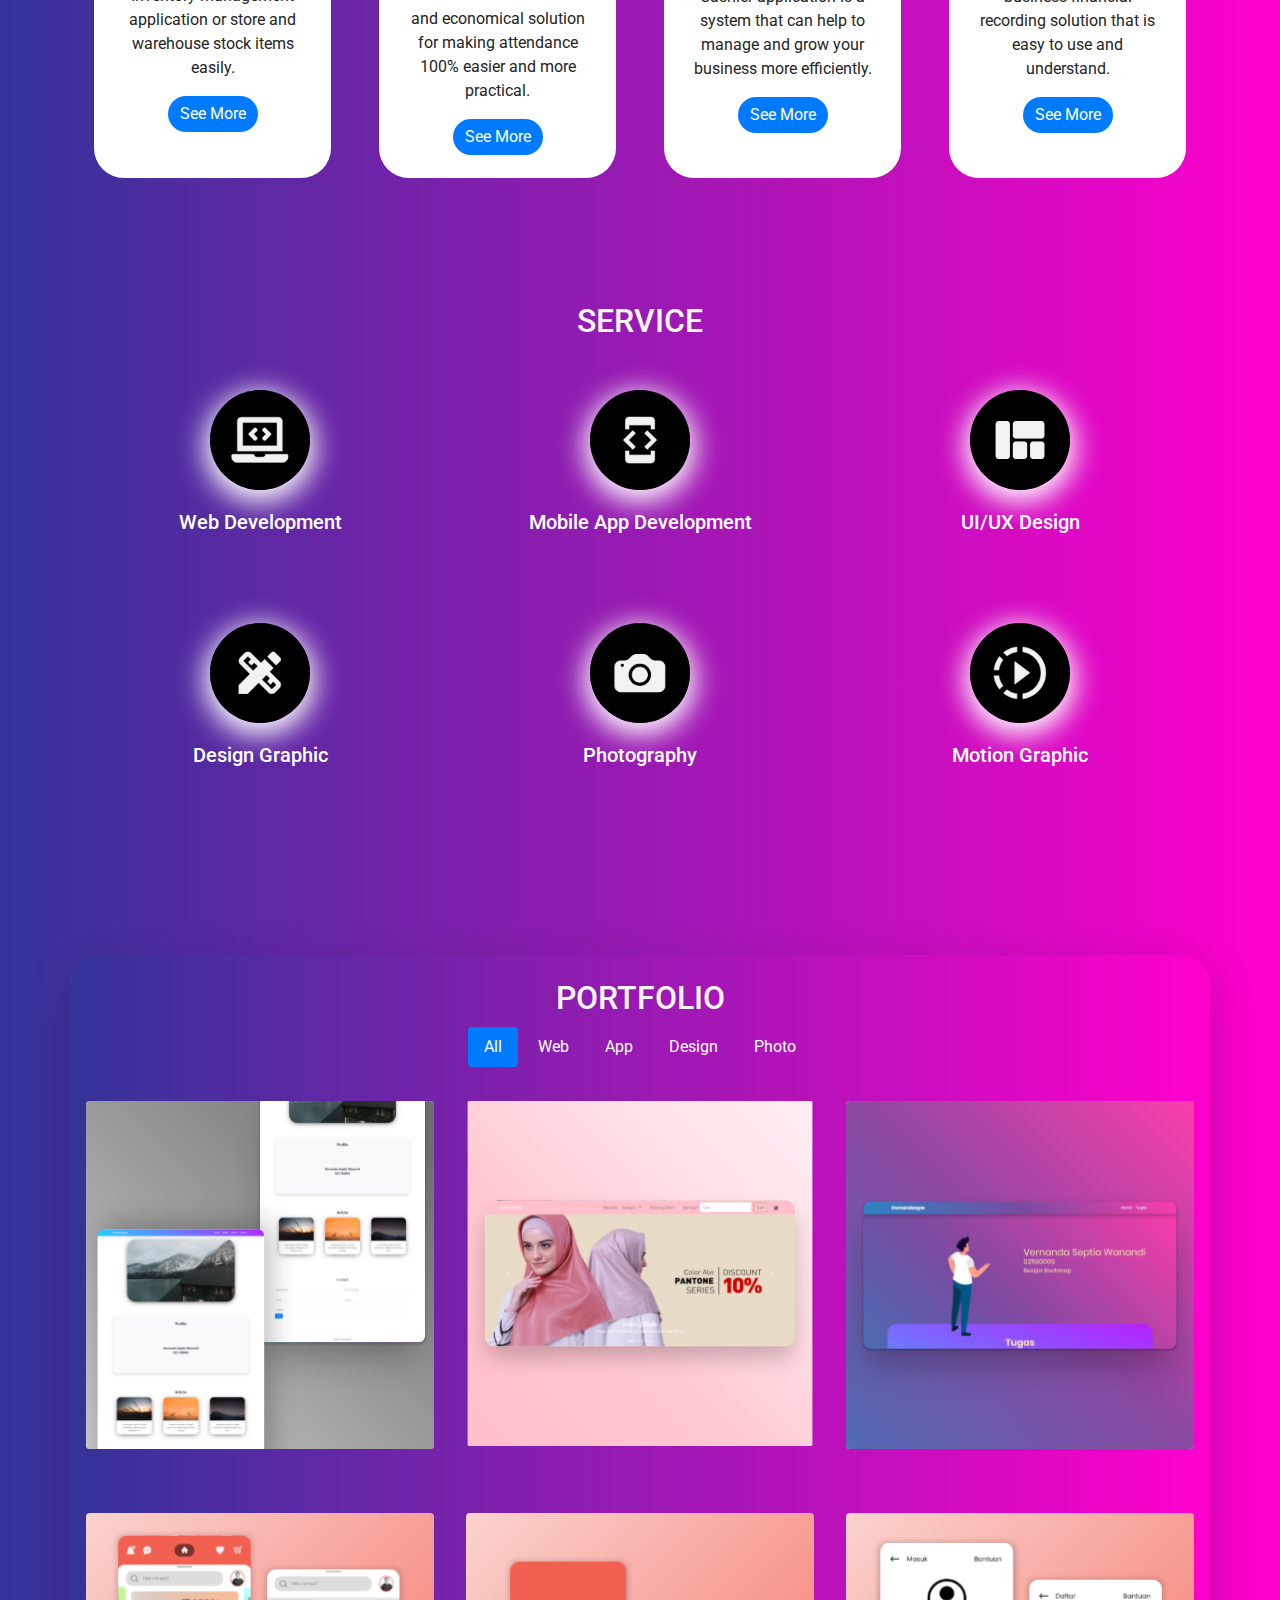
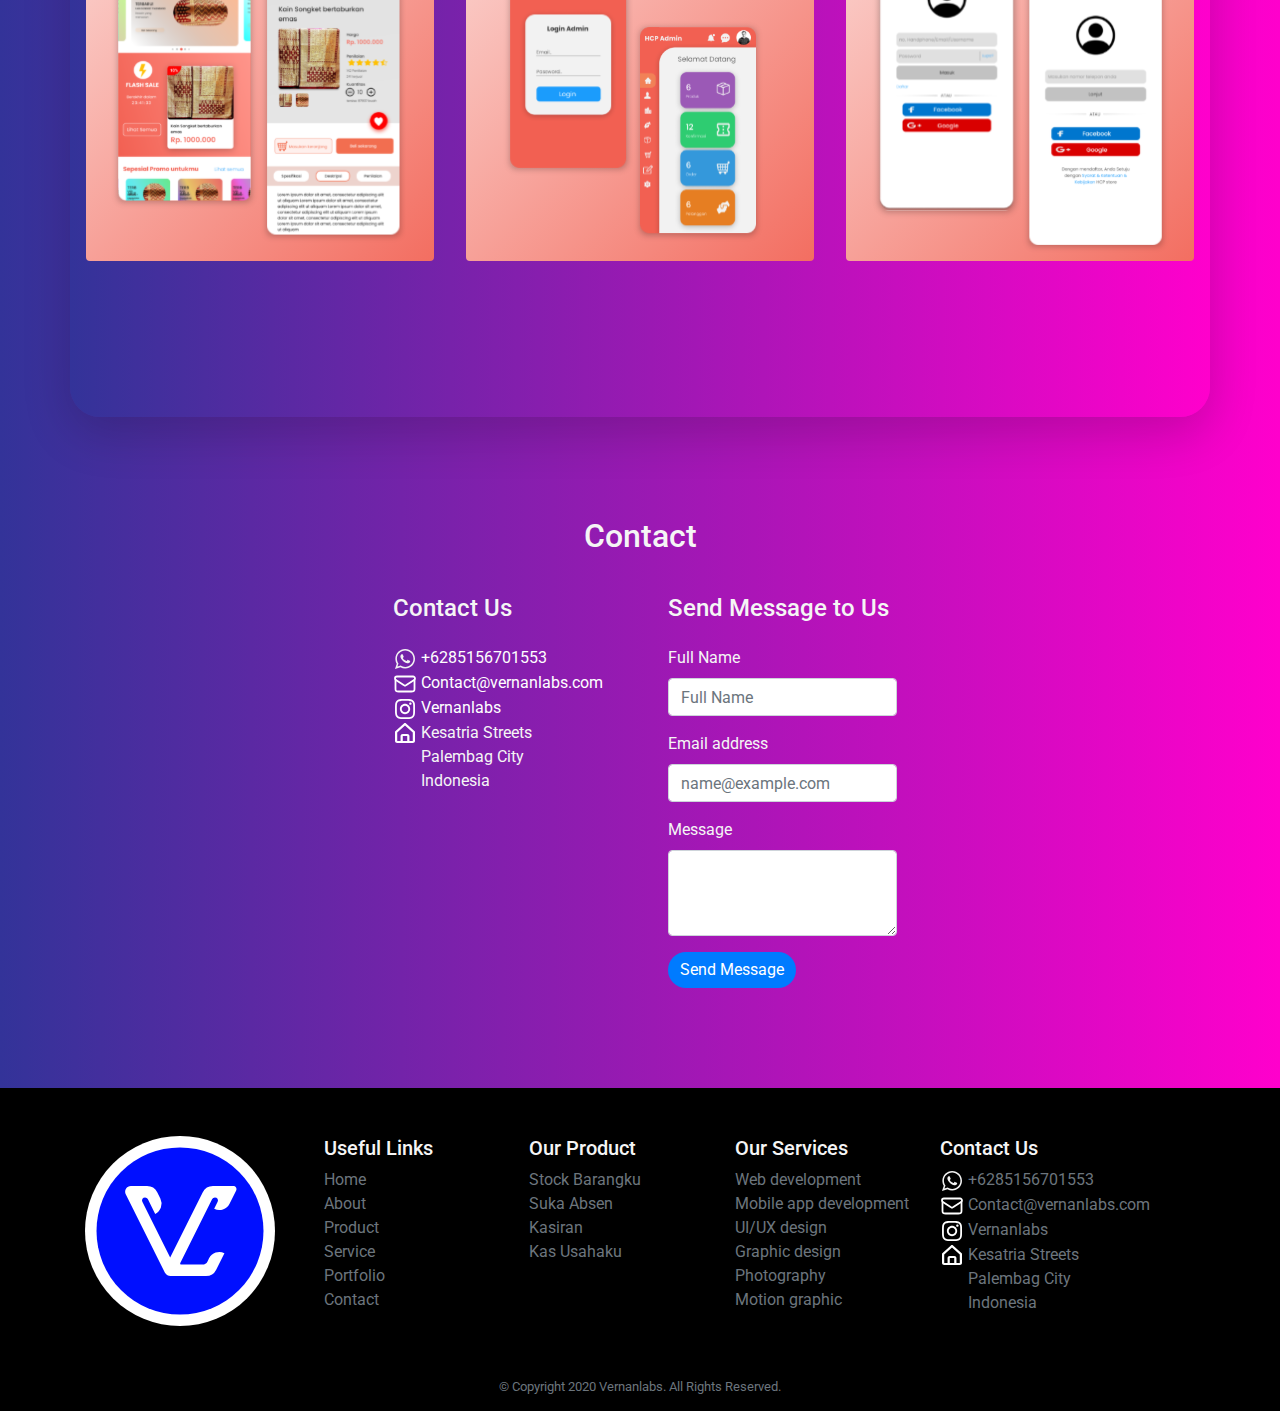
==== commit e699a766: "Update index.html" ====
--- a/index.html
+++ b/index.html
@@ -156,7 +156,7 @@
                     <div
                         class="card align-items-center cdproduk animate__animated animate__pulse animate__slower animate__infinite">
                         <img src="img/kasir.svg" class="card-img-top img-fluid iconproduk kasiran" alt="...">
-                        <div class="card-body">
+                        <div class="card-body mt-n4">
                             <h5 class="card-title text-center">Kasiran</h5>
                             <p class="card-text">Cashier application is a system that can help to manage and grow your
                                 business more efficiently.</p>
